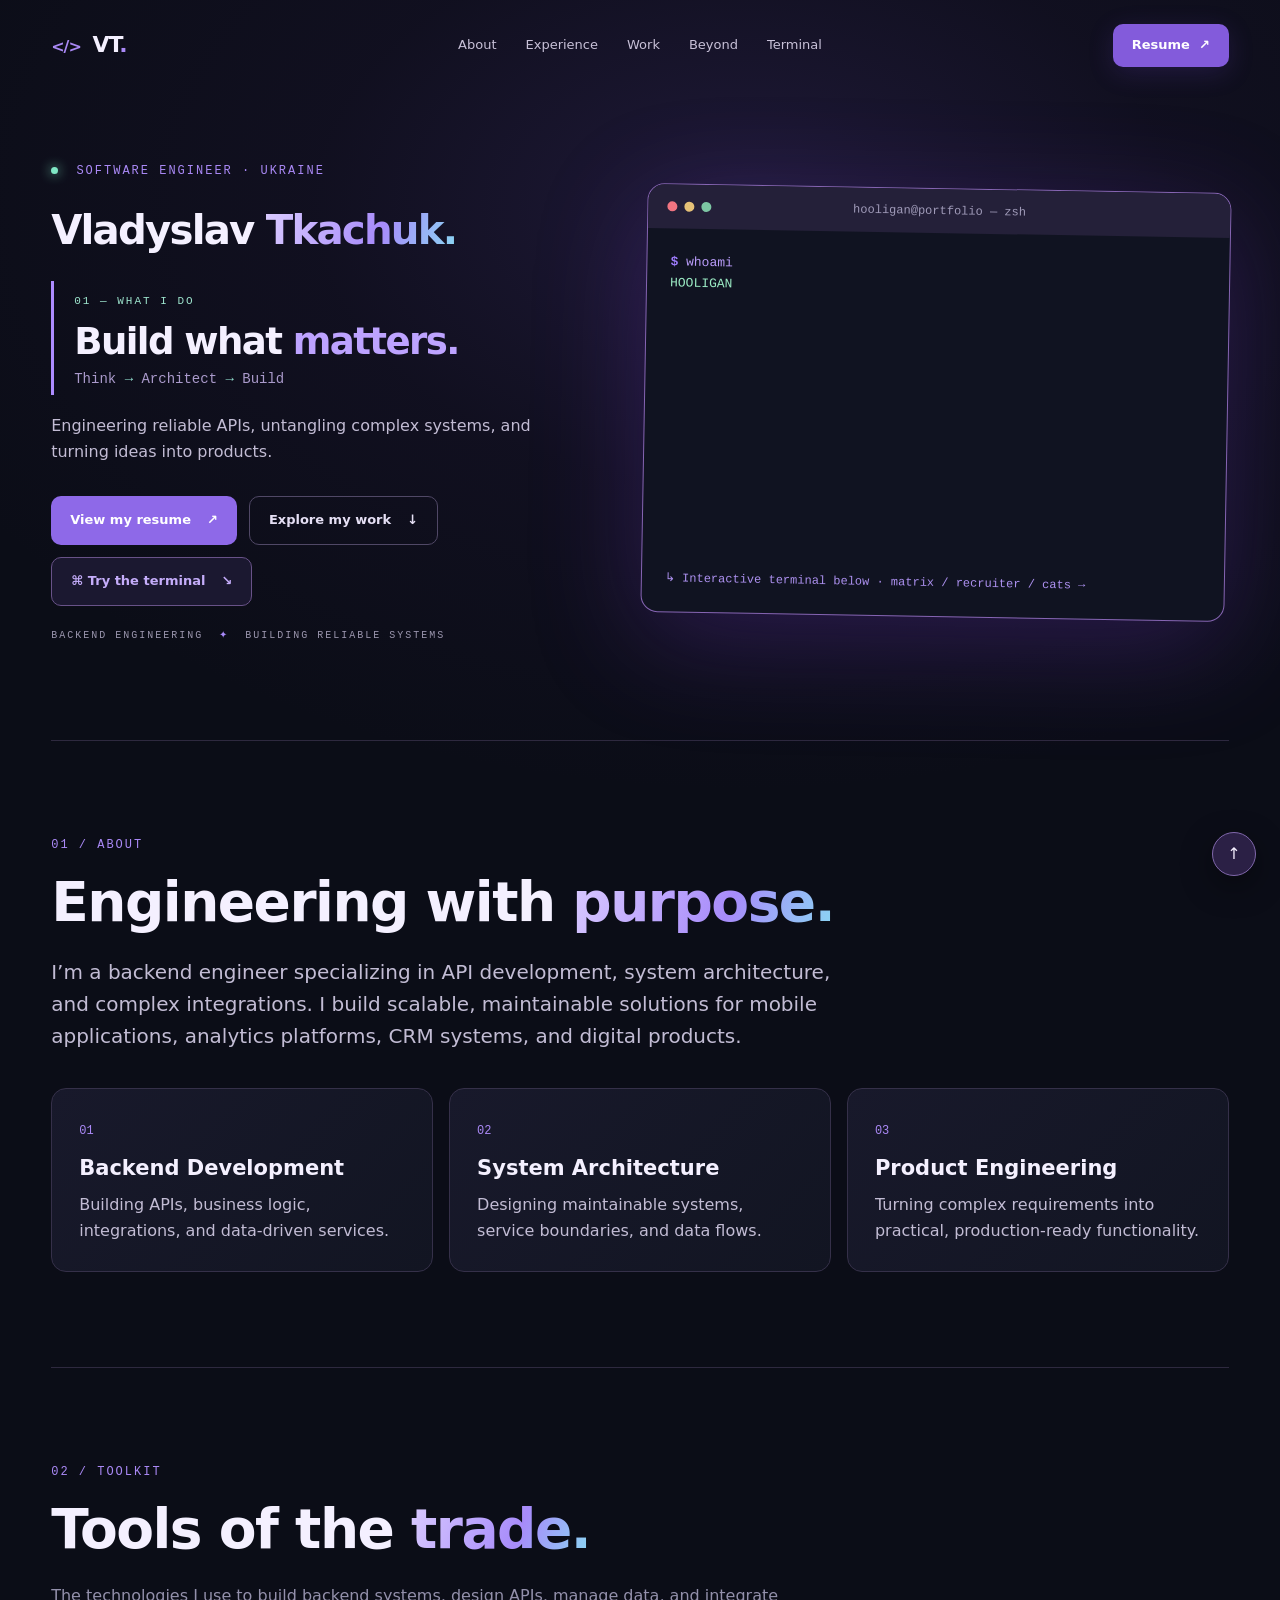
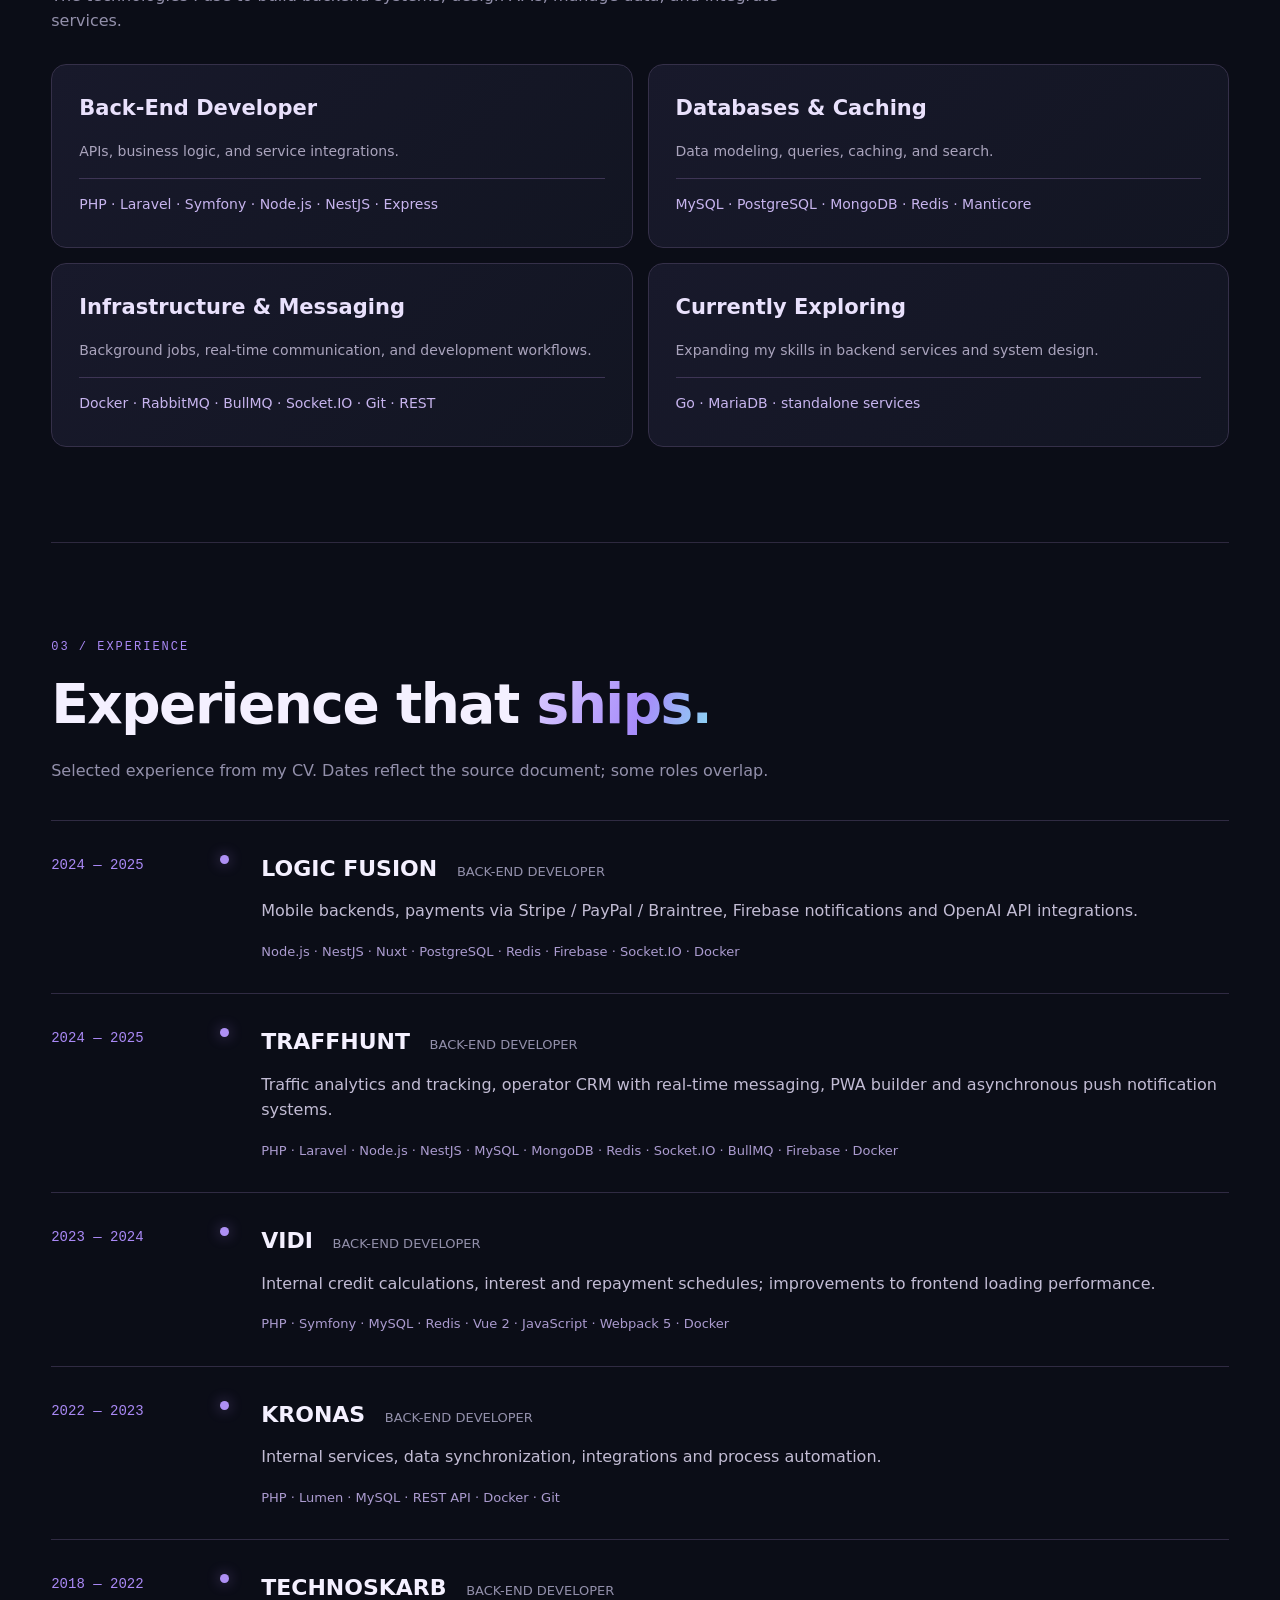
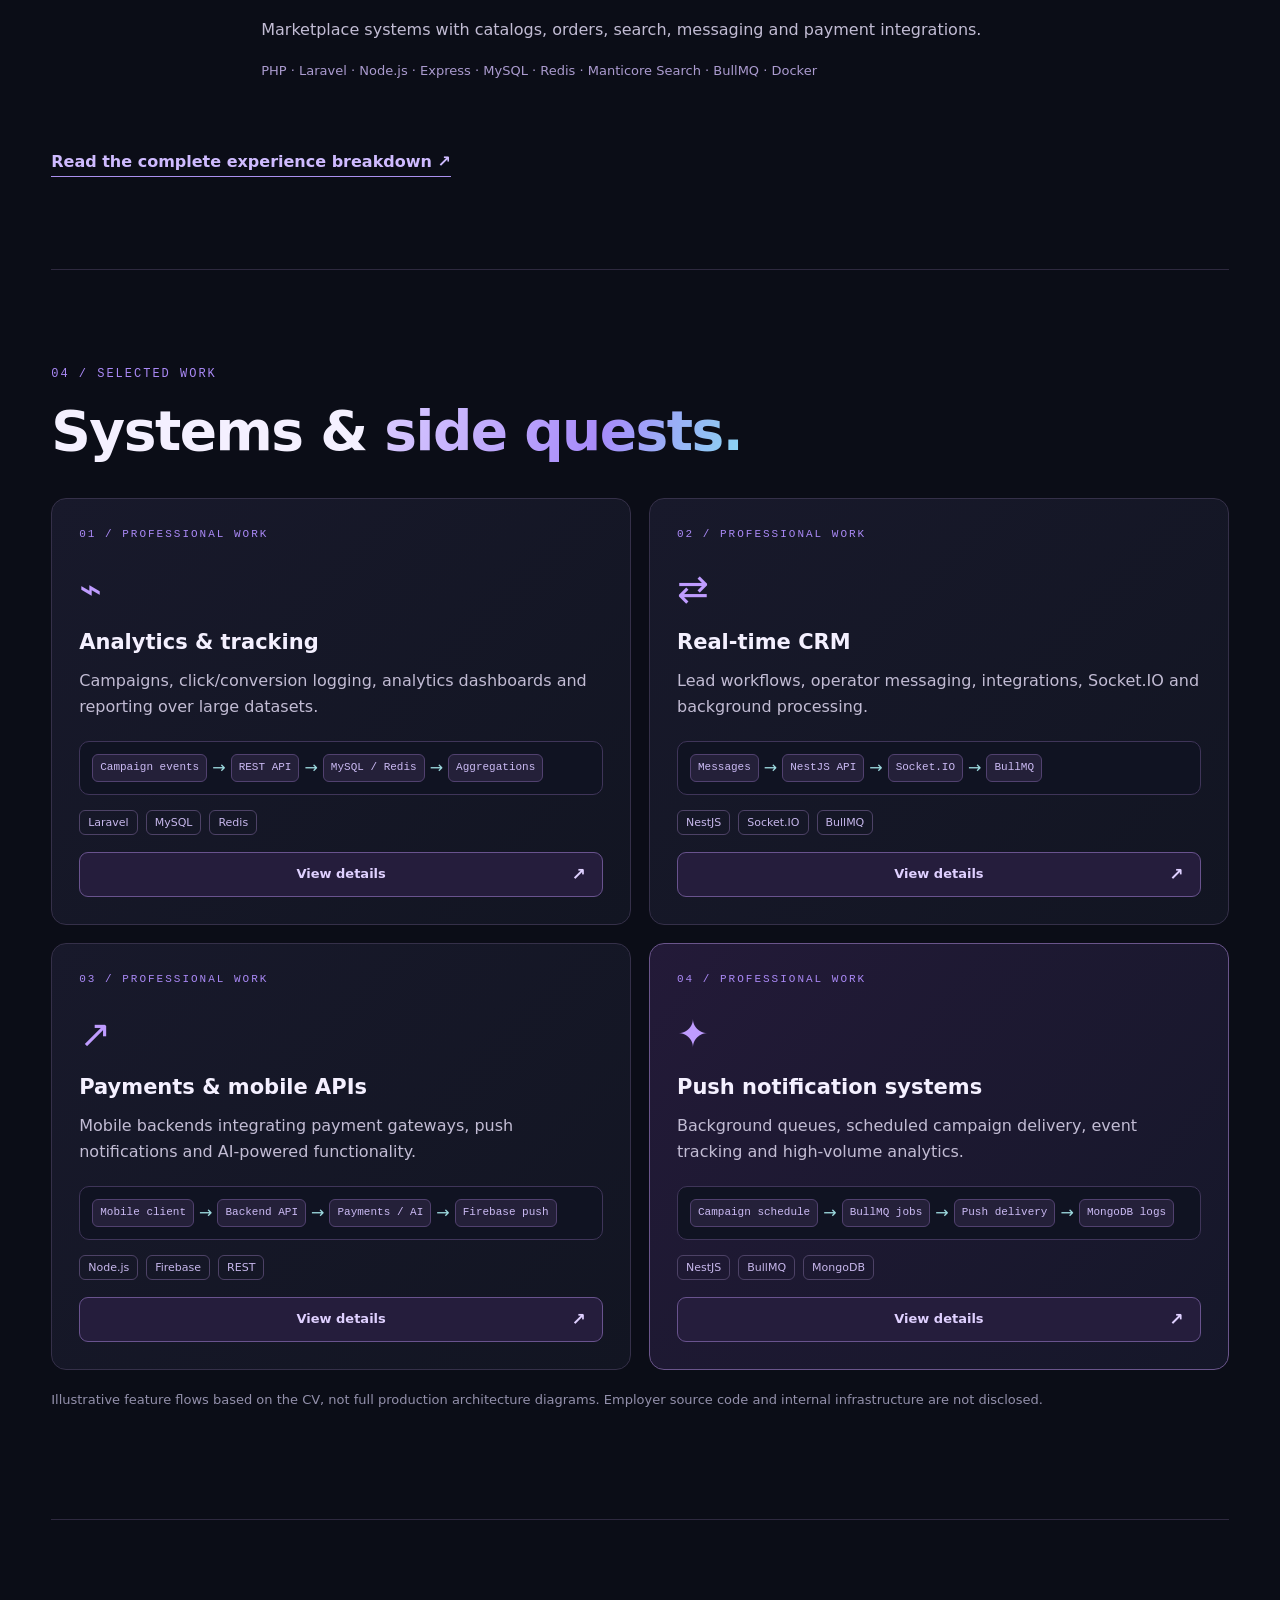
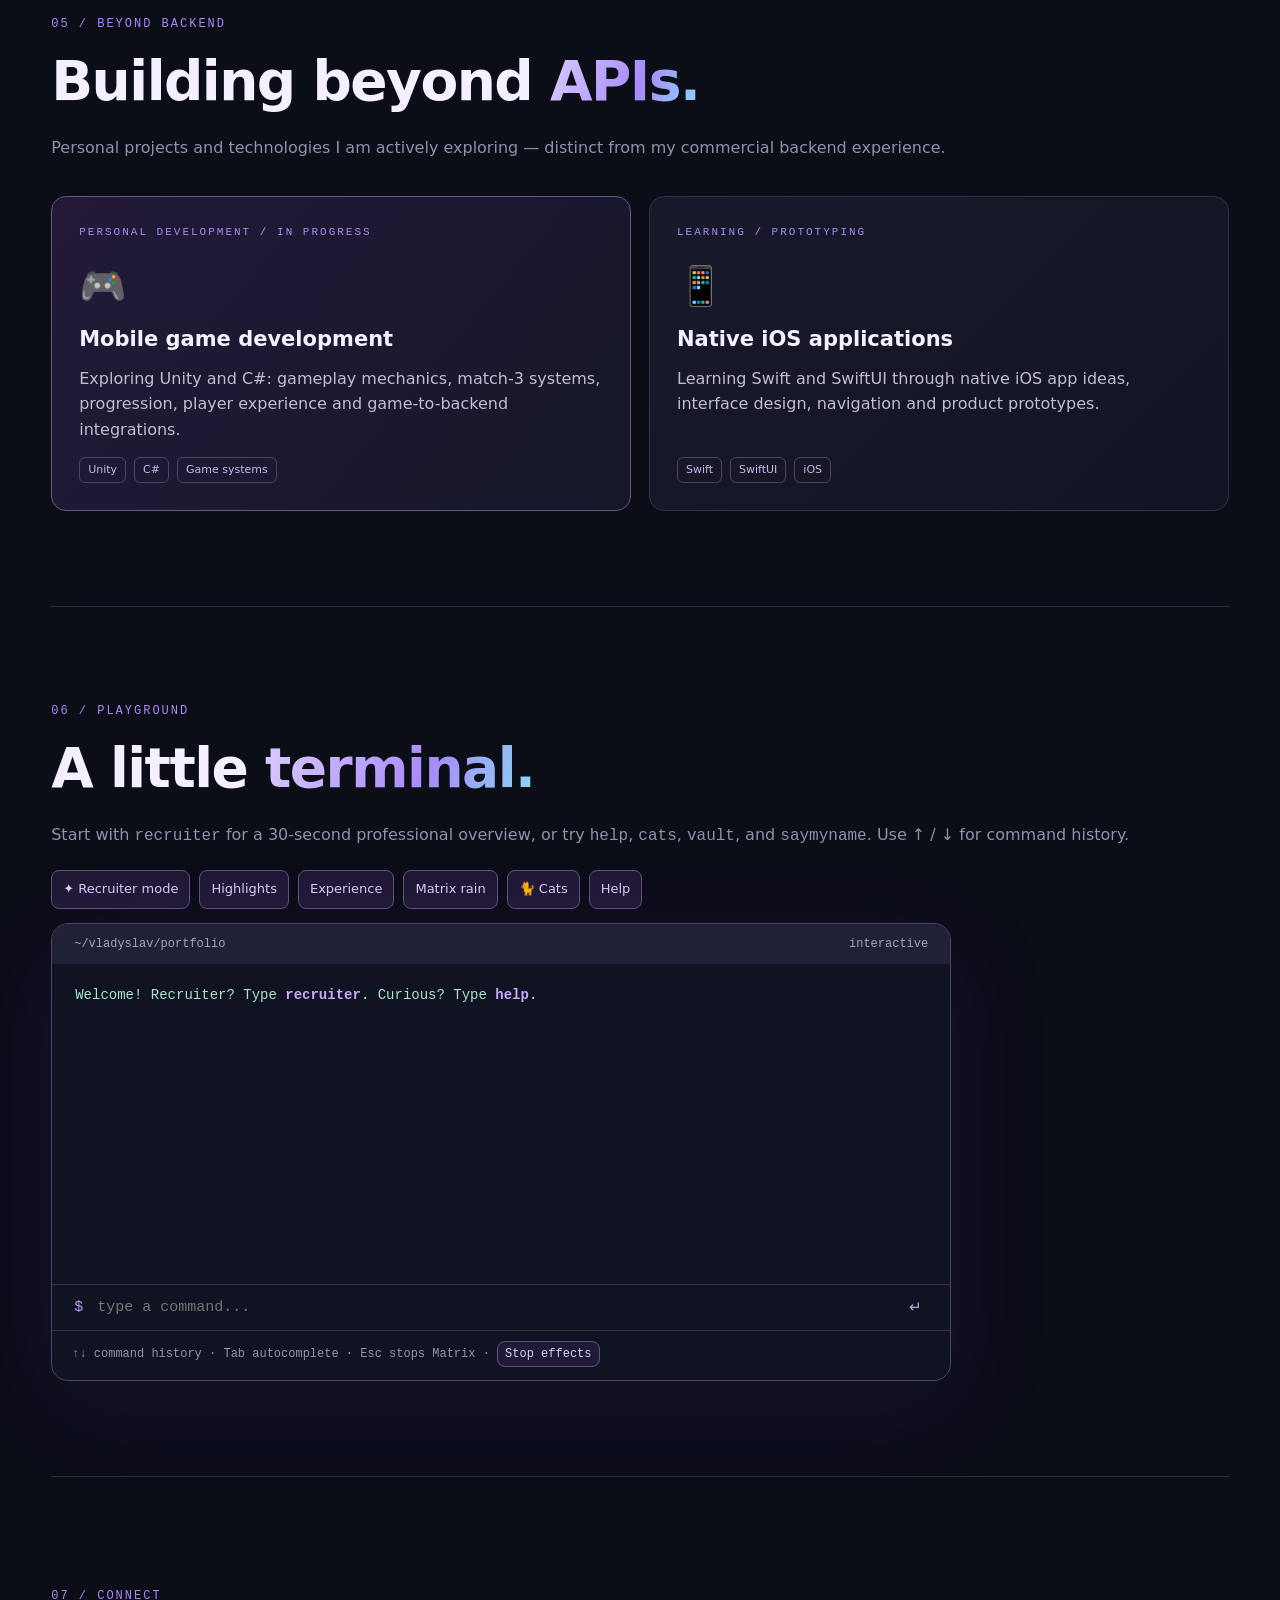
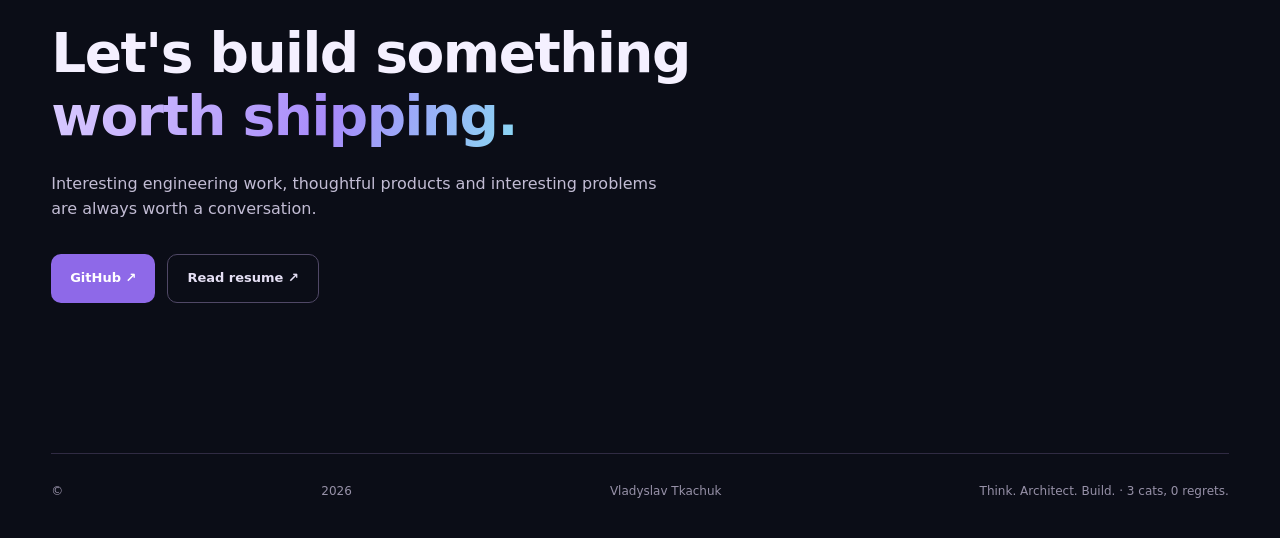
==== docs/index.html @ 7d05c01c "Uppercase job titles in Experience section" ====
<!doctype html>
<html lang="en"><head><meta charset="utf-8"><meta name="viewport" content="width=device-width, initial-scale=1"><meta name="theme-color" content="#0b0d17"><meta name="description" content="Vladyslav Tkachuk — Back-End Developer. PHP, Node.js, APIs, architecture and digital products."><title>Vladyslav Tkachuk — Software Engineer</title><link rel="icon" href="./favicon.svg" type="image/svg+xml"><meta property="og:title" content="Vladyslav Tkachuk — Back-End Developer"><meta property="og:description" content="Backend engineering, real systems and a little terminal magic."><meta property="og:type" content="website"><link rel="stylesheet" href="./style.css?v=16"></head>
<body><div class="ambient"></div><header class="nav shell"><a href="#top" class="brand"><span class="brand-icon">&lt;/&gt;</span> VT<span class="dot">.</span></a><nav aria-label="Main navigation"><a href="#about">About</a><a href="#experience">Experience</a><a href="#projects">Work</a><a href="#beyond">Beyond</a><a href="#terminal">Terminal</a></nav><div class="nav-actions"><a class="nav-resume" href="./resume.html">Resume <span aria-hidden="true">↗</span></a><details class="mobile-menu"><summary aria-label="Open navigation">☰ Menu</summary><div class="mobile-menu-panel"><a href="#about">About</a><a href="#experience">Experience</a><a href="#projects">Work</a><a href="#beyond">Beyond Backend</a><a href="#terminal">Terminal</a></div></details></div></header>
<main id="top" class="shell"><section class="hero"><div class="hero-copy"><div class="eyebrow"><span class="pulse"></span> SOFTWARE ENGINEER · UKRAINE</div><h1 class="hero-name">Vladyslav <span>Tkachuk.</span></h1><div class="hero-statement"><span class="hero-statement-label">01 — WHAT I DO</span><h2>Build what <em>matters.</em></h2><p class="hero-subline">Think <span>→</span> Architect <span>→</span> Build</p></div><p>Engineering reliable APIs, untangling complex systems, and turning ideas into products.</p><div class="hero-actions"><a class="button primary" href="./resume.html">View my resume <span>↗</span></a><a class="button ghost" href="#projects">Explore my work <span>↓</span></a><a class="button terminal-cta" href="#terminal">⌘ Try the terminal <span>↘</span></a></div><div class="micro">BACKEND ENGINEERING <span>✦</span> BUILDING RELIABLE SYSTEMS</div></div>
<div class="terminal-card hero-terminal-v5" aria-label="Animated portfolio terminal"><div class="terminal-bar"><div class="lights"><i></i><i></i><i></i></div><span>hooligan@portfolio — zsh</span></div><div class="terminal-body hero-terminal-body"><div id="hero-terminal-output" class="hero-terminal-output" aria-live="off"><p><b>$</b> whoami</p><div class="mint">HOOLIGAN</div><p><b>$</b> cat skills.txt</p><div>PHP · Laravel · Node.js · NestJS</div><p><b>$</b> cat cats.txt</p><div class="mint">Ванілька · Пончик · Зефірка</div><p><b>$</b> sudo make coffee</p><div>Permission denied. Cats are in charge.</div><p><b>$</b> <i class="cursor"></i></p></div><a class="terminal-hint" href="#terminal">↳ Interactive terminal below · matrix / recruiter / cats →</a></div></div></section>
<section id="about" class="section"><div class="section-meta">01 / ABOUT</div><h2>Engineering with <em>purpose.</em></h2><p class="lead">I’m a backend engineer specializing in API development, system architecture, and complex integrations. I build scalable, maintainable solutions for mobile applications, analytics platforms, CRM systems, and digital products.</p><div class="values"><article><span>01</span><h3>Backend Development</h3><p>Building APIs, business logic, integrations, and data-driven services.</p></article><article><span>02</span><h3>System Architecture</h3><p>Designing maintainable systems, service boundaries, and data flows.</p></article><article><span>03</span><h3>Product Engineering</h3><p>Turning complex requirements into practical, production-ready functionality.</p></article></div></section>
<section id="toolkit" class="section"><div class="section-meta">02 / TOOLKIT</div><h2>Tools of the <em>trade.</em></h2><p class="muted toolkit-intro">The technologies I use to build backend systems, design APIs, manage data, and integrate services.</p><div class="skill-groups"><div><h3>Back-End Developer</h3><p class="skill-description">APIs, business logic, and service integrations.</p><p class="skill-stack">PHP · Laravel · Symfony · Node.js · NestJS · Express</p></div><div><h3>Databases &amp; Caching</h3><p class="skill-description">Data modeling, queries, caching, and search.</p><p class="skill-stack">MySQL · PostgreSQL · MongoDB · Redis · Manticore</p></div><div><h3>Infrastructure &amp; Messaging</h3><p class="skill-description">Background jobs, real-time communication, and development workflows.</p><p class="skill-stack">Docker · RabbitMQ · BullMQ · Socket.IO · Git · REST</p></div><div><h3>Currently Exploring</h3><p class="skill-description">Expanding my skills in backend services and system design.</p><p class="skill-stack">Go · MariaDB · standalone services</p></div></div></section>
<section id="experience" class="section"><div class="section-meta">03 / EXPERIENCE</div><h2>Experience that <em>ships.</em></h2><p class="muted">Selected experience from my CV. Dates reflect the source document; some roles overlap.</p><div class="timeline">
<article><time>2024 — 2025</time><div><h3>LOGIC FUSION <small>BACK-END DEVELOPER</small></h3><p>Mobile backends, payments via Stripe / PayPal / Braintree, Firebase notifications and OpenAI API integrations.</p><span class="chips">Node.js · NestJS · Nuxt · PostgreSQL · Redis · Firebase · Socket.IO · Docker</span></div></article>
<article><time>2024 — 2025</time><div><h3>TRAFFHUNT <small>BACK-END DEVELOPER</small></h3><p>Traffic analytics and tracking, operator CRM with real-time messaging, PWA builder and asynchronous push notification systems.</p><span class="chips">PHP · Laravel · Node.js · NestJS · MySQL · MongoDB · Redis · Socket.IO · BullMQ · Firebase · Docker</span></div></article>
<article><time>2023 — 2024</time><div><h3>VIDI <small>BACK-END DEVELOPER</small></h3><p>Internal credit calculations, interest and repayment schedules; improvements to frontend loading performance.</p><span class="chips">PHP · Symfony · MySQL · Redis · Vue 2 · JavaScript · Webpack 5 · Docker</span></div></article>
<article><time>2022 — 2023</time><div><h3>KRONAS <small>BACK-END DEVELOPER</small></h3><p>Internal services, data synchronization, integrations and process automation.</p><span class="chips">PHP · Lumen · MySQL · REST API · Docker · Git</span></div></article>
<article><time>2018 — 2022</time><div><h3>TECHNOSKARB <small>BACK-END DEVELOPER</small></h3><p>Marketplace systems with catalogs, orders, search, messaging and payment integrations.</p><span class="chips">PHP · Laravel · Node.js · Express · MySQL · Redis · Manticore Search · BullMQ · Docker</span></div></article></div><a class="text-link" href="./resume.html">Read the complete experience breakdown ↗</a></section>
<section id="projects" class="section"><div class="section-meta">04 / SELECTED WORK</div><h2>Systems &amp; <em>side quests.</em></h2><div class="project-grid"><article><span class="project-index">01 / PROFESSIONAL WORK</span><div class="project-icon">⌁</div><h3>Analytics &amp; tracking</h3><p>Campaigns, click/conversion logging, analytics dashboards and reporting over large datasets.</p><div class="architecture" aria-label="Simplified feature flow"><span>Campaign events</span><i aria-hidden="true">→</i><span>REST API</span><i aria-hidden="true">→</i><span>MySQL / Redis</span><i aria-hidden="true">→</i><span>Aggregations</span></div><div class="tags"><span>Laravel</span><span>MySQL</span><span>Redis</span></div><button type="button" class="project-modal-trigger" aria-haspopup="dialog" aria-label="View details for this project">View details <span aria-hidden="true">↗</span></button><template class="project-detail-template"><h4>Challenge</h4><p>Reporting on campaign, click and conversion data.</p><h4>Engineering</h4><p>Custom aggregations, SQL query and index optimization, role-based access and project data isolation.</p><h4>Outcome</h4><p>Tracking, analytics and reporting functionality.</p></template></article><article><span class="project-index">02 / PROFESSIONAL WORK</span><div class="project-icon">⇄</div><h3>Real-time CRM</h3><p>Lead workflows, operator messaging, integrations, Socket.IO and background processing.</p><div class="architecture" aria-label="Simplified feature flow"><span>Messages</span><i aria-hidden="true">→</i><span>NestJS API</span><i aria-hidden="true">→</i><span>Socket.IO</span><i aria-hidden="true">→</i><span>BullMQ</span></div><div class="tags"><span>NestJS</span><span>Socket.IO</span><span>BullMQ</span></div><button type="button" class="project-modal-trigger" aria-haspopup="dialog" aria-label="View details for this project">View details <span aria-hidden="true">↗</span></button><template class="project-detail-template"><h4>Challenge</h4><p>Operator-client communication with lead activity tracking.</p><h4>Engineering</h4><p>REST APIs, messaging integrations, Socket.IO real-time updates, background jobs and process clustering.</p><h4>Outcome</h4><p>Lead workflows, conversation history and operator messaging.</p></template></article><article><span class="project-index">03 / PROFESSIONAL WORK</span><div class="project-icon">↗</div><h3>Payments &amp; mobile APIs</h3><p>Mobile backends integrating payment gateways, push notifications and AI-powered functionality.</p><div class="architecture" aria-label="Simplified feature flow"><span>Mobile client</span><i aria-hidden="true">→</i><span>Backend API</span><i aria-hidden="true">→</i><span>Payments / AI</span><i aria-hidden="true">→</i><span>Firebase push</span></div><div class="tags"><span>Node.js</span><span>Firebase</span><span>REST</span></div><button type="button" class="project-modal-trigger" aria-haspopup="dialog" aria-label="View details for this project">View details <span aria-hidden="true">↗</span></button><template class="project-detail-template"><h4>Challenge</h4><p>Connecting mobile application backends with external services.</p><h4>Engineering</h4><p>Backend APIs and integrations with Stripe, PayPal, Braintree, Firebase notifications and OpenAI API.</p><h4>Outcome</h4><p>Mobile API functionality and external service integrations.</p></template></article><article class="featured"><span class="project-index">04 / PROFESSIONAL WORK</span><div class="project-icon">✦</div><h3>Push notification systems</h3><p>Background queues, scheduled campaign delivery, event tracking and high-volume analytics.</p><div class="architecture" aria-label="Simplified feature flow"><span>Campaign schedule</span><i aria-hidden="true">→</i><span>BullMQ jobs</span><i aria-hidden="true">→</i><span>Push delivery</span><i aria-hidden="true">→</i><span>MongoDB logs</span></div><div class="tags"><span>NestJS</span><span>BullMQ</span><span>MongoDB</span></div><button type="button" class="project-modal-trigger" aria-haspopup="dialog" aria-label="View details for this project">View details <span aria-hidden="true">↗</span></button><template class="project-detail-template"><h4>Challenge</h4><p>Scheduling and delivering push campaigns with event tracking.</p><h4>Engineering</h4><p>Asynchronous BullMQ jobs, MySQL business records and MongoDB event logging.</p><h4>Outcome</h4><p>Push delivery scheduling and campaign analytics.</p></template></article></div><dialog id="project-modal" class="project-modal" aria-labelledby="project-modal-title"><div class="project-modal-shell"><header class="project-modal-header"><span class="project-modal-eyebrow">PROJECT / ENGINEERING DETAILS</span><button type="button" class="project-modal-close" aria-label="Close project details"><span aria-hidden="true"></span></button></header><h3 id="project-modal-title"></h3><div id="project-modal-content" class="project-modal-content"></div></div></dialog><p class="footnote">Illustrative feature flows based on the CV, not full production architecture diagrams. Employer source code and internal infrastructure are not disclosed.</p></section>
<section id="beyond" class="section"><div class="section-meta">05 / BEYOND BACKEND</div><h2>Building beyond <em>APIs.</em></h2><p class="muted">Personal projects and technologies I am actively exploring — distinct from my commercial backend experience.</p><div class="project-grid"><article class="featured"><span class="project-index">PERSONAL DEVELOPMENT / IN PROGRESS</span><div class="project-icon">🎮</div><h3>Mobile game development</h3><p>Exploring Unity and C#: gameplay mechanics, match-3 systems, progression, player experience and game-to-backend integrations.</p><div class="tags"><span>Unity</span><span>C#</span><span>Game systems</span></div></article><article><span class="project-index">LEARNING / PROTOTYPING</span><div class="project-icon">📱</div><h3>Native iOS applications</h3><p>Learning Swift and SwiftUI through native iOS app ideas, interface design, navigation and product prototypes.</p><div class="tags"><span>Swift</span><span>SwiftUI</span><span>iOS</span></div></article></div></section>
<section id="terminal" class="section"><div class="section-meta">06 / PLAYGROUND</div><h2>A little <em>terminal.</em></h2><p class="muted">Start with <code>recruiter</code> for a 30-second professional overview, or try <code>help</code>, <code>cats</code>, <code>vault</code>, and <code>saymyname</code>. Use ↑ / ↓ for command history.</p><div class="quick-commands" aria-label="Quick terminal commands"><button type="button" data-command="recruiter">✦ Recruiter mode</button><button type="button" data-command="highlights">Highlights</button><button type="button" data-command="experience">Experience</button><button type="button" data-command="matrix">Matrix rain</button><button type="button" data-command="cats">🐈 Cats</button><button type="button" data-command="help">Help</button></div><div class="console"><div class="console-head"><span>~/vladyslav/portfolio</span><span>interactive</span></div><div id="console-log" class="console-log" aria-live="polite"><p>Welcome! Recruiter? Type <strong>recruiter</strong>. Curious? Type <strong>help</strong>.</p></div><form id="console-form" autocomplete="off"><label for="command">$</label><input id="command" spellcheck="false" autocomplete="off" aria-label="Terminal command" placeholder="type a command..."><button type="submit">↵</button></form><div class="console-tips">↑↓ command history · Tab autocomplete · Esc stops Matrix · <button type="button" id="stop-matrix">Stop effects</button></div></div></section>
<section class="end"><div class="section-meta">07 / CONNECT</div><h2>Let's build something<br><em>worth shipping.</em></h2><p>Interesting engineering work, thoughtful products and interesting problems are always worth a conversation.</p><div class="hero-actions"><a class="button primary" href="https://github.com/w1adko" rel="noopener">GitHub ↗</a><a class="button ghost" href="./resume.html">Read resume ↗</a></div></section></main>
<a class="back-top" href="#top" aria-label="Back to top">↑</a><footer class="shell">© <span id="year">2026</span> Vladyslav Tkachuk <span>Think. Architect. Build. · 3 cats, 0 regrets.</span></footer>
<script src="./script.js?v=2"></script><script src="./enhancements.js?v=2"></script><script src="./project-modal.js?v=1" defer></script><script src="./hero-terminal.js?v=2" defer></script></body></html>
---- docs/style.css ----
:root{color-scheme:dark;--bg:#0b0d17;--card:#151728;--stroke:#353049;--text:#f4f0ff;--soft:#c2bcd4;--muted:#9390ab;--purple:#aa89f6;--cyan:#8ad7f3}*{box-sizing:border-box}html{scroll-behavior:smooth}body{margin:0;background:var(--bg);color:var(--text);font:16px/1.6 Inter,ui-sans-serif,system-ui,-apple-system,Segoe UI,Arial,sans-serif}a{color:inherit;text-decoration:none}button,input{font:inherit}.ambient{position:absolute;pointer-events:none;z-index:-1;inset:0 0 auto;width:100%;height:900px;background:radial-gradient(ellipse 70% 65% at 58% 23%,#6041a53b 0%,#38215b20 48%,transparent 100%)}.shell{width:min(1120px,calc(100% - 48px));margin:auto}.nav{height:90px;display:flex;justify-content:space-between;align-items:center}.brand{font-size:22px;font-weight:800;letter-spacing:-1px}.brand-icon,.dot{color:var(--purple)}.brand-icon{font-size:16px;margin-right:5px}.nav nav{display:flex;gap:28px;align-items:center}.nav nav a{font-size:13px;color:#c2bed1}.nav nav a:hover{color:white}.nav-button{border:1px solid #665587;padding:9px 16px;border-radius:9px}.hero{min-height:620px;display:grid;grid-template-columns:1fr 1fr;gap:52px;align-items:center;padding:65px 0 90px}.eyebrow,.section-meta,.project-index,.micro{letter-spacing:2px;color:var(--purple);font:12px/1.5 ui-monospace,Consolas,monospace}.pulse{display:inline-block;width:7px;height:7px;border-radius:50%;background:#80e8c5;box-shadow:0 0 12px #80e8c5;margin-right:9px}.hero h1{font-size:clamp(58px,7vw,90px);line-height:1.02;letter-spacing:-5px;margin:28px 0 20px}.hero h1 span,.section h2 em,.end h2 em{font-style:normal;background:linear-gradient(110deg,#dacbff,#a78bfa 60%,#8ad7f3);background-clip:text;-webkit-background-clip:text;color:transparent}.hero h2{font-size:25px;margin:0 0 20px}.hero p{max-width:490px;color:var(--soft);font-size:17px}.hero-actions{display:flex;gap:12px;flex-wrap:wrap;margin-top:32px}.button{padding:13px 19px;border-radius:10px;font-weight:700;font-size:13px;display:inline-flex;gap:16px;align-items:center;transition:.2s}.button:hover{transform:translateY(-2px)}.primary{background:#8e69e8;color:#fff}.ghost{border:1px solid #504866;color:#e5dff4}.micro{font-size:10px;color:#9b96ae;margin-top:37px}.micro span{padding:0 8px;color:#a98afa}.terminal-card,.console{background:#101321;border:1px solid #524269;border-radius:17px;box-shadow:0 26px 100px #5e30a326;overflow:hidden}.terminal-bar{height:44px;background:#1b1d31;display:flex;align-items:center;justify-content:center;position:relative;font:12px Consolas,monospace;color:#a09bb9}.lights{position:absolute;left:19px;display:flex;gap:7px}.lights i{width:10px;height:10px;border-radius:50%;background:#f07481}.lights i:nth-child(2){background:#e5c177}.lights i:nth-child(3){background:#7dc7a4}.terminal-body{padding:25px;font:14px/1.65 Consolas,ui-monospace,monospace}.terminal-body p{margin:12px 0 1px;color:#b99cf9}.terminal-body p:first-child{margin-top:0}.terminal-body b{color:#9d7bfa}.terminal-body div{color:#cdd2e6}.terminal-body .mint{color:#9bebc4}.cursor{display:inline-block;width:8px;height:15px;background:#b99cf9;vertical-align:middle;animation:blink 1s steps(2) infinite}@keyframes blink{to{opacity:0}}.section{border-top:1px solid #2e293f;padding:98px 0 105px;scroll-margin-top:35px}.section h2,.end h2{font-size:clamp(34px,5vw,55px);line-height:1.15;letter-spacing:-1.5px;margin:17px 0 22px}.lead{color:var(--soft);max-width:820px;font-size:20px}.values{display:grid;grid-template-columns:repeat(3,1fr);gap:16px;margin-top:36px}.values article,.skill-groups>div,.project-grid article{border:1px solid var(--stroke);background:linear-gradient(135deg,#18192b,#121522);padding:27px;border-radius:15px}.values article span{color:var(--purple);font:12px Consolas,monospace}.values h3,.skill-groups h3,.project-grid h3{margin:10px 0 7px;font-size:21px}.values p,.project-grid p{color:var(--soft);margin:0}.skill-groups{display:grid;grid-template-columns:repeat(2,1fr);gap:15px;margin-top:30px}.skill-groups h3{color:#e9e1fc}.skill-groups p{margin:3px 0;color:var(--soft)}.muted,.footnote{color:var(--muted)}.timeline{margin:36px 0}.timeline article{display:grid;grid-template-columns:185px 1fr;gap:25px;border-top:1px solid #302b43;padding:30px 0}.timeline time{color:var(--purple);font:14px Consolas,monospace;padding-top:6px}.timeline h3{margin:0 0 12px;font-size:22px}.timeline h3 small{font-size:13px;color:var(--muted);font-weight:500;margin-left:12px}.timeline p{color:var(--soft);margin:0 0 14px}.chips{color:#ab9bcf;font-size:13px}.text-link{color:#cfbbff;border-bottom:1px solid #ab90ef;padding-bottom:5px;font-weight:700}.project-grid{display:grid;grid-template-columns:repeat(2,1fr);gap:18px;margin-top:35px}.project-grid article{min-height:300px;display:flex;flex-direction:column}.project-index{font-size:11px}.project-icon{color:#bf9cff;font-size:38px;margin:16px 0 0}.project-grid h3{margin:6px 0 9px}.project-grid .featured{background:linear-gradient(130deg,#231a38,#151729);border-color:#6a558b}.tags{display:flex;gap:8px;flex-wrap:wrap;margin-top:auto;padding-top:24px}.tags span{border:1px solid #4d4266;color:#c7b7ec;border-radius:6px;padding:3px 8px;font-size:11px}.footnote{font-size:13px;margin-top:20px}.console{max-width:800px}.console-head{background:#202036;padding:13px 22px;display:flex;justify-content:space-between;color:#a9a0c5;font:12px Consolas,monospace}.console-log{height:240px;overflow:auto;padding:20px 23px;font:14px/1.6 Consolas,monospace;color:#a9e5c7;white-space:pre-wrap}.console-log p{margin:0 0 5px}.console-log strong{color:#c8a9ff}#console-form{display:flex;gap:12px;align-items:center;border-top:1px solid #36304b;padding:12px 22px;font:15px Consolas,monospace}#console-form label{color:#bd9efa}#console-form input{flex:1;min-width:0;background:transparent;border:0;outline:0;color:#eee;caret-color:#bd9efa}#console-form button{color:#bca5e7;background:none;border:0;cursor:pointer}.end{padding:110px 0 150px;border-top:1px solid #302b43}.end p{color:var(--soft);max-width:620px}footer{padding:28px 0 40px;display:flex;justify-content:space-between;border-top:1px solid #302b43;color:#9791a8;font-size:12px}@media(max-width:900px){.hero{grid-template-columns:1fr;min-height:auto}.nav nav{gap:15px}.nav nav a:not(.nav-button){display:none}.hero h1{font-size:65px}.terminal-card{max-width:650px}}@media(max-width:600px){.shell{width:min(100% - 34px,1120px)}.hero{gap:22px;padding-top:25px}.hero h1{font-size:52px;letter-spacing:-3px}.hero h2{font-size:21px}.hero p{font-size:15px}.terminal-body{font-size:12px;padding:18px}.values,.skill-groups,.project-grid{grid-template-columns:1fr}.section{padding:72px 0}.timeline article{grid-template-columns:1fr;gap:4px}.timeline h3 small{display:block;margin-left:0}.end{padding:75px 0 90px}footer{display:block}footer span{display:block;margin-top:8px}}@media(prefers-reduced-motion:reduce){*,*::before,*::after{animation:none!important;scroll-behavior:auto!important;transition:none!important}}
/* Portfolio polish */
:focus-visible{outline:2px solid #bb9bff;outline-offset:3px}
.nav a,.text-link,.button{transition:color .2s,transform .2s,border-color .2s}
.values article,.skill-groups>div,.project-grid article{transition:transform .2s,border-color .2s,box-shadow .2s}
@media(hover:hover){.values article:hover,.skill-groups>div:hover,.project-grid article:hover{transform:translateY(-3px);border-color:#7760a6;box-shadow:0 18px 50px #6a439222}}
.quick-commands{display:flex;flex-wrap:wrap;gap:9px;margin:20px 0 14px}
.quick-commands button,.console-tips button{border:1px solid #62517f;background:#211a36;border-radius:8px;color:#dbccfb;padding:8px 11px;font-size:13px;cursor:pointer}
.quick-commands button:hover,.console-tips button:hover{background:#372651}
.console{position:relative}.console-log{height:320px;position:relative}.console-log .entered{color:#c59ffe}.console-tips{color:#9891b6;font:12px/1.7 Consolas,monospace;padding:10px 20px 13px;border-top:1px solid #36304b}.console-tips button{padding:2px 7px;font:inherit}
.recruiter-result{white-space:normal!important;background:linear-gradient(135deg,#24203b,#161a2b);border:1px solid #7861aa;border-radius:12px;padding:17px;margin:10px 0;color:#eae6fa;font-family:inherit}
.recruiter-result h3{margin:2px 0 4px;font-size:20px;color:#f8f6ff}.recruiter-result small{color:#bca6ec}.recruiter-result .r-stats{display:flex;gap:28px;margin:15px 0}.recruiter-result .r-stats b{font-size:21px;color:#c6aeff}.recruiter-result a{display:inline-block;background:#8660db;padding:8px 12px;border-radius:7px;color:white;font-size:13px;margin-top:10px}.recruiter-result p{margin:9px 0}
.matrix-canvas{position:absolute;inset:0;width:100%;height:100%;pointer-events:none;background:#060c0b}
.case-notes{display:grid;gap:10px;margin-top:22px}.case-notes details{background:#17192b;border:1px solid #3e3557;border-radius:11px;padding:15px 18px;color:#d4c9ea}.case-notes summary{cursor:pointer;font-weight:700}.case-notes details p{line-height:1.7;color:#bab6cf}.case-notes details[open]{border-color:#8267ae}
.timeline article{position:relative}.timeline article::before{content:"";position:absolute;left:169px;top:34px;width:9px;height:9px;border-radius:50%;background:#ae90f4;box-shadow:0 0 14px #af86fb77}
@media(max-width:600px){.quick-commands button{flex:1 1 auto}.console-log{height:295px}.console-tips{font-size:10px}.timeline article::before{display:none}.recruiter-result .r-stats{gap:14px}.nav{height:74px}}
@media(prefers-reduced-motion:reduce){.values article,.skill-groups>div,.project-grid article{transition:none!important}.matrix-canvas{display:none!important}}

/* Navigation and discovery improvements */
.mobile-menu{display:none;position:relative}.mobile-menu summary{list-style:none;cursor:pointer;border:1px solid #665587;border-radius:9px;padding:9px 13px;color:#e0d6f4;font-size:13px}.mobile-menu summary::-webkit-details-marker{display:none}.mobile-menu-panel{position:absolute;z-index:20;right:0;top:calc(100% + 10px);min-width:210px;padding:9px;background:#181627;border:1px solid #67578b;border-radius:12px;box-shadow:0 20px 55px #0008}.mobile-menu-panel a{display:block;padding:10px 12px;border-radius:7px;color:#e7dcf8;font-size:14px}.mobile-menu-panel a:hover,.mobile-menu-panel a:focus-visible{background:#38294f}.terminal-cta{color:#c5adfa;border:1px solid #685288;background:#1b1830}.terminal-hint{display:block;margin-top:12px;font:12px/1.6 Consolas,monospace;color:#ad91f0!important}.terminal-hint:hover{color:#d5c2ff!important}.back-top{position:fixed;bottom:24px;right:24px;width:44px;height:44px;display:grid;place-items:center;background:#2b2045;color:#f5efff;border:1px solid #8168ac;border-radius:50%;box-shadow:0 10px 32px #0006;z-index:12}.back-top:hover{background:#513674}.hero-actions .terminal-cta{white-space:nowrap}
@media(max-width:900px){.nav nav{display:none}.mobile-menu{display:block}}
@media(max-width:600px){.hero-actions .button{font-size:12px;padding:11px 13px}.terminal-hint{font-size:11px}.back-top{right:14px;bottom:14px}}

/* Compact architecture flow diagrams */
.architecture{display:flex;align-items:center;gap:5px;flex-wrap:wrap;margin-top:22px;border:1px solid #3f3559;background:#101322;border-radius:10px;padding:12px}.architecture span{color:#cbbaf4;border:1px solid #51416f;background:#242039;padding:5px 7px;border-radius:6px;font:11px/1.4 ui-monospace,Consolas,monospace}.architecture i{color:#9ddadf;font-style:normal}.project-grid article .tags{margin-top:auto;padding-top:15px}@media(max-width:600px){.architecture{gap:6px}.architecture span{font-size:10px;padding:5px 6px}}

/* Distinctive hero v5: revised visual hierarchy, no changes to rest of portfolio */
.hero-statement{border-left:3px solid #ad8cff;padding:5px 0 5px 20px;margin:28px 0 18px}.hero-statement-label{font:11px/1.4 Consolas,monospace;letter-spacing:2px;color:#9de4cd}.hero-statement h2{font-size:clamp(30px,3.9vw,49px);line-height:1.08;letter-spacing:-1.6px;margin:10px 0 7px}.hero-statement h2 em{font-style:normal;color:#bda3ff}.hero-statement .hero-subline{font:14px/1.5 Consolas,monospace;color:#aa9acb;margin:0}.hero-statement .hero-subline span{color:#8fdacb}.hero-terminal-v5{border-color:#8665b3;transform:rotate(1deg);box-shadow:0 26px 110px #793dd144}.hero-terminal-v5 .terminal-bar{background:#242039}.hero-terminal-v5 .mint{font-size:13px}.hero .micro{margin-top:22px}@media(max-width:900px){.hero-terminal-v5{transform:none}}@media(max-width:600px){.hero-statement{padding-left:13px;margin-top:23px}.hero-statement h2{font-size:31px}.hero-statement .hero-subline{font-size:12px}}

/* Inline case studies: native keyboard-accessible expandable project cards */
.project-details{margin-top:17px;border-top:1px solid #4b3e62;padding-top:14px}.project-details summary{display:flex;position:relative;justify-content:center;align-items:center;gap:10px;list-style:none;cursor:pointer;border:1px solid #69538e;border-radius:9px;background:#251d3c;color:#dfd0ff;padding:11px 42px;font-size:13px;font-weight:700;text-align:center;transition:background .2s,border-color .2s}.project-details summary::-webkit-details-marker{display:none}.project-details summary:hover{background:#382650;border-color:#9473ca}.project-details .details-close{display:none}.project-details[open] .details-open{display:none}.project-details[open] .details-close{display:inline} .details-chevron{position:absolute;right:17px;top:50%;display:inline-block;flex:0 0 auto;width:9px;height:9px;border-right:2px solid currentColor;border-bottom:2px solid currentColor;transform:translateY(-70%) rotate(45deg);transition:transform .2s;margin:0}.project-details[open] .details-chevron{transform:translateY(-25%) rotate(225deg)}.project-details[open] summary{background:#302447;border-color:#a184d5}.project-details-content{padding:17px 3px 4px;animation:projectReveal .24s ease-out}.project-details-content h4{font-size:12px;letter-spacing:1.2px;text-transform:uppercase;color:#bf9aff;margin:14px 0 4px}.project-details-content h4:first-child{margin-top:0}.project-details-content p{font-size:14px;line-height:1.6;margin:0;color:#c9c2da}@keyframes projectReveal{from{opacity:0;transform:translateY(-6px)}to{opacity:1;transform:translateY(0)}}@media(prefers-reduced-motion:reduce){.project-details-content{animation:none}}

/* Project details modal: prevents project grid cards from changing height */
.project-modal-trigger{display:flex;align-items:center;justify-content:center;gap:12px;position:relative;width:100%;margin-top:17px;border:1px solid #69538e;border-radius:9px;background:#251d3c;color:#dfd0ff;padding:11px 36px;font-size:13px;font-weight:700;cursor:pointer;transition:background .2s,border-color .2s}.project-modal-trigger span{position:absolute;right:16px;font-size:17px}.project-modal-trigger:hover{background:#382650;border-color:#9473ca}.project-modal{width:min(590px,calc(100% - 28px));max-height:min(680px,calc(100dvh - 40px));padding:0;border:1px solid #8e73b5;border-radius:18px;background:#17182a;color:#f4f0ff;box-shadow:0 30px 120px #000b;overflow-y:auto}.project-modal::backdrop{background:rgba(4,5,15,.75);backdrop-filter:blur(7px)}.project-modal-shell{padding:26px 30px 30px}.project-modal-header{display:flex;justify-content:space-between;align-items:center;gap:16px}.project-modal-eyebrow{font:11px/1.4 Consolas,monospace;letter-spacing:1.6px;color:#b597ed}.project-modal-close{display:grid;place-items:center;width:38px;height:38px;flex:0 0 38px;border:1px solid #695483;border-radius:9px;background:#29213e;color:#e6ddf7;font-size:26px;cursor:pointer}.project-modal-close span{display:block;position:relative;width:16px;height:16px}.project-modal-close span::before,.project-modal-close span::after{content:"";position:absolute;left:7px;top:0;width:2px;height:16px;border-radius:2px;background:currentColor}.project-modal-close span::before{transform:rotate(45deg)}.project-modal-close span::after{transform:rotate(-45deg)}.project-modal-close:hover{background:#49345f}.project-modal h3{font-size:clamp(25px,5vw,35px);letter-spacing:-.8px;margin:17px 0 16px}.project-modal-content{border-top:1px solid #453854;padding-top:10px}.project-modal-content h4{font-size:12px;letter-spacing:1.4px;text-transform:uppercase;color:#c6a3ff;margin:19px 0 6px}.project-modal-content p{color:#c5bfd6;line-height:1.65;font-size:15px;margin:0 0 6px}@media(max-width:600px){.project-modal-shell{padding:18px 19px 24px}}@media(prefers-reduced-motion:no-preference){.project-modal[open]{animation:projectModalIn .2s ease-out}@keyframes projectModalIn{from{opacity:0;transform:translateY(10px) scale(.98)}to{opacity:1;transform:translateY(0) scale(1)}}}

/* Balanced header: centered links, independent résumé CTA */
.nav{display:grid;grid-template-columns:1fr auto 1fr;align-items:center;column-gap:20px}.nav>.brand{justify-self:start;white-space:nowrap}.nav>nav{display:flex;gap:clamp(14px,2.3vw,29px);align-items:center;justify-content:center}.nav>nav a{font-size:13px;color:#c8c1d8;position:relative;padding:8px 0;white-space:nowrap}.nav>nav a::after{content:"";position:absolute;bottom:2px;left:0;right:0;height:2px;background:#a78bfa;transform:scaleX(0);transform-origin:center;transition:transform .2s}.nav>nav a:hover::after,.nav>nav a:focus-visible::after{transform:scaleX(1)}.nav-actions{justify-self:end;display:flex;align-items:center;gap:10px}.nav-resume{display:inline-flex;align-items:center;justify-content:center;gap:9px;min-height:43px;border-radius:10px;padding:10px 19px;background:#835bdb;color:#fff;font-size:13px;font-weight:700;white-space:nowrap;box-shadow:0 6px 26px #693fc633;transition:background .2s,box-shadow .2s,transform .2s}.nav-resume:hover{background:#9771ec;box-shadow:0 9px 30px #8656d477;transform:translateY(-1px)}
@media(max-width:900px){.nav{display:flex;justify-content:space-between;gap:12px}.nav>nav{display:none}.nav-actions{margin-left:auto}.mobile-menu{display:block}}
@media(max-width:440px){.nav{height:76px}.nav-resume{min-height:39px;padding:8px 11px;font-size:12px}.mobile-menu summary{padding:8px 10px;font-size:12px}.brand{font-size:19px}.brand-icon{font-size:13px}}
@media(prefers-reduced-motion:reduce){.nav-resume,.nav>nav a::after{transition:none}}

/* Responsive layout v2: controlled content width and fluid proportions */
@media(min-width:1200px){
  .shell{width:min(1480px,calc(100% - clamp(48px,8vw,160px)));max-width:none}
  .hero{grid-template-columns:minmax(0,.96fr) minmax(0,1.04fr);gap:clamp(38px,4.2vw,72px);min-height:650px;padding:70px 0 95px}
  .hero-copy{min-width:0;max-width:650px}
  .hero h1{font-size:clamp(70px,5.35vw,96px);letter-spacing:-.055em}
  .hero-statement h2{font-size:clamp(34px,2.9vw,49px)}
  .hero p{font-size:clamp(16px,1.05vw,18px);max-width:520px}
  .hero .terminal-card{width:100%;max-width:720px;min-width:0;justify-self:end}
  .hero .terminal-body{font-size:clamp(13px,.92vw,16px);padding:clamp(22px,1.8vw,30px);overflow-wrap:anywhere}
  .hero .terminal-bar{height:44px}
  .section{padding:clamp(95px,6vw,122px) 0}
  .console{max-width:900px}
}
@media(min-width:1800px){
  .hero{min-height:720px}
  .project-grid{gap:24px}
}
@media(min-width:901px) and (max-width:1199px){
  .hero{gap:clamp(24px,3vw,48px);grid-template-columns:minmax(0,1fr) minmax(0,1fr)}
  .hero h1{font-size:clamp(58px,6vw,75px)}
  .hero .terminal-card{min-width:0}
  .hero .terminal-body{font-size:clamp(12px,1.1vw,14px);overflow-wrap:anywhere}
}
@media(max-width:900px){
  .hero{grid-template-columns:minmax(0,1fr);gap:32px}
  .hero-copy,.hero .terminal-card{width:100%;max-width:650px}
}
@media(max-width:600px){
  .hero{gap:24px;min-height:auto}
  .hero h1{font-size:clamp(43px,11vw,56px);letter-spacing:-.045em}
  .hero .terminal-body{overflow-wrap:anywhere}
}

/* Hero auto-typing terminal: reserve output space to prevent layout shifts */
.hero-terminal-body{min-width:0}.hero-terminal-output{height:310px;overflow:hidden;font:inherit}.hero-terminal-output p{margin:10px 0 2px}.hero-terminal-output p:first-child{margin-top:0}.hero-terminal-output .cmd{color:#b99cf9}.hero-terminal-output .result{color:#cdd2e6;overflow-wrap:anywhere}.hero-terminal-output .result.mint{color:#9bebc4}.hero-terminal-output .result.warn{color:#e3c385}.hero-terminal-output .prompt{color:#9d7bfa}.hero-terminal-output .typing-cursor{display:inline-block;width:8px;height:15px;margin-left:2px;background:#b99cf9;vertical-align:-2px;animation:blink 1s steps(2) infinite}.hero-terminal-output .line{min-height:1.5em}.hero-terminal-output .line.entry{color:#b99cf9}.hero-terminal-output .line.entry .prompt{font-weight:700}.hero-terminal-output .line.output{padding-left:0}.hero-terminal-body .terminal-hint{margin-top:8px}@media(max-width:600px){.hero-terminal-output{height:255px}.hero-terminal-output .typing-cursor{height:12px}}@media(prefers-reduced-motion:reduce){.hero-terminal-output .typing-cursor{animation:none}}

/* Keep full name on one line only when the viewport has sufficient room */
@media(min-width:1200px){.hero .hero-name{font-size:clamp(36px,3.15vw,54px);letter-spacing:-.045em;white-space:nowrap;line-height:1.12}}
@media(max-width:1199px){.hero .hero-name span{display:block}}

/* Toolkit 2.0: clear descriptions and separated technology stacks */
.toolkit-intro{max-width:760px;margin:0 0 22px}.skill-groups .skill-description{color:#aaa4bd;font-size:14px;line-height:1.55;margin:8px 0 16px}.skill-groups .skill-stack{border-top:1px solid #3e3555;padding-top:14px;color:#c7b4ee;font-size:14px;line-height:1.7;margin-top:auto}.skill-groups>div{display:flex;flex-direction:column;min-width:0}.skill-groups h3{margin-top:0}
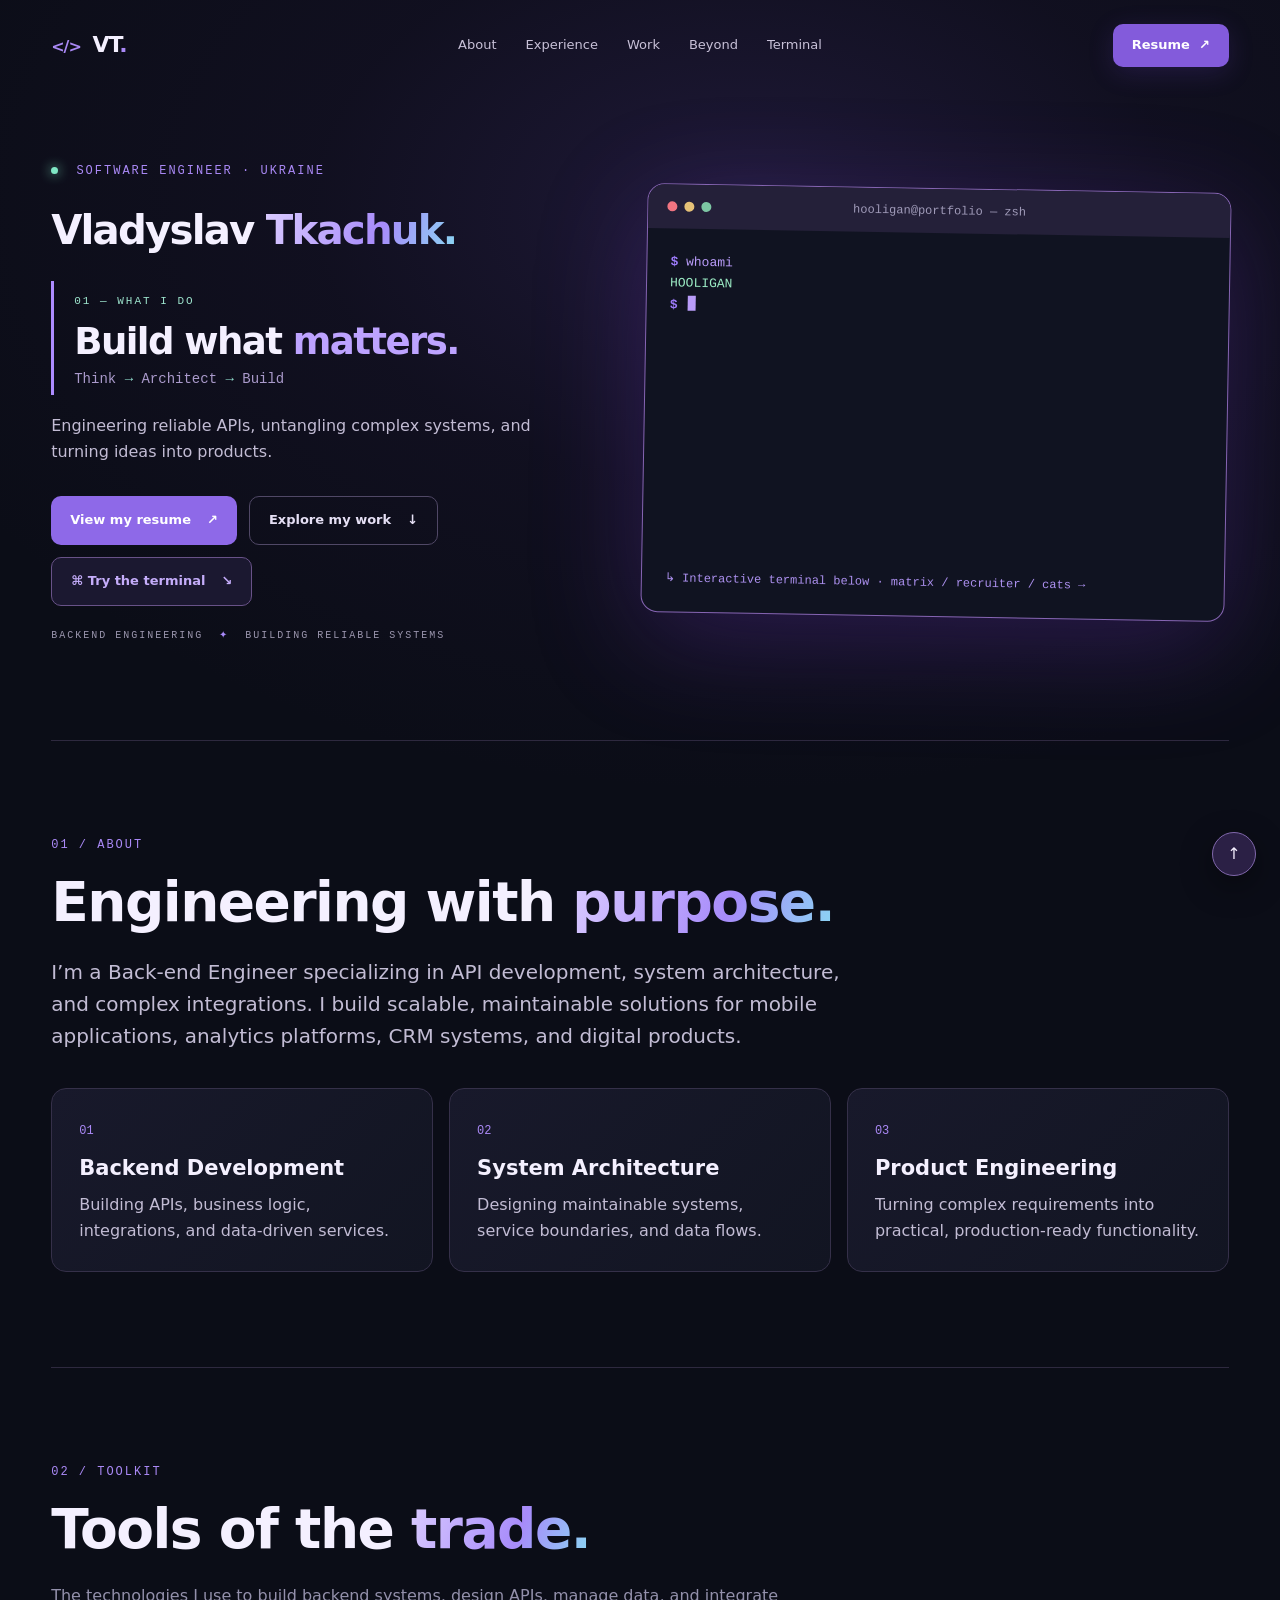
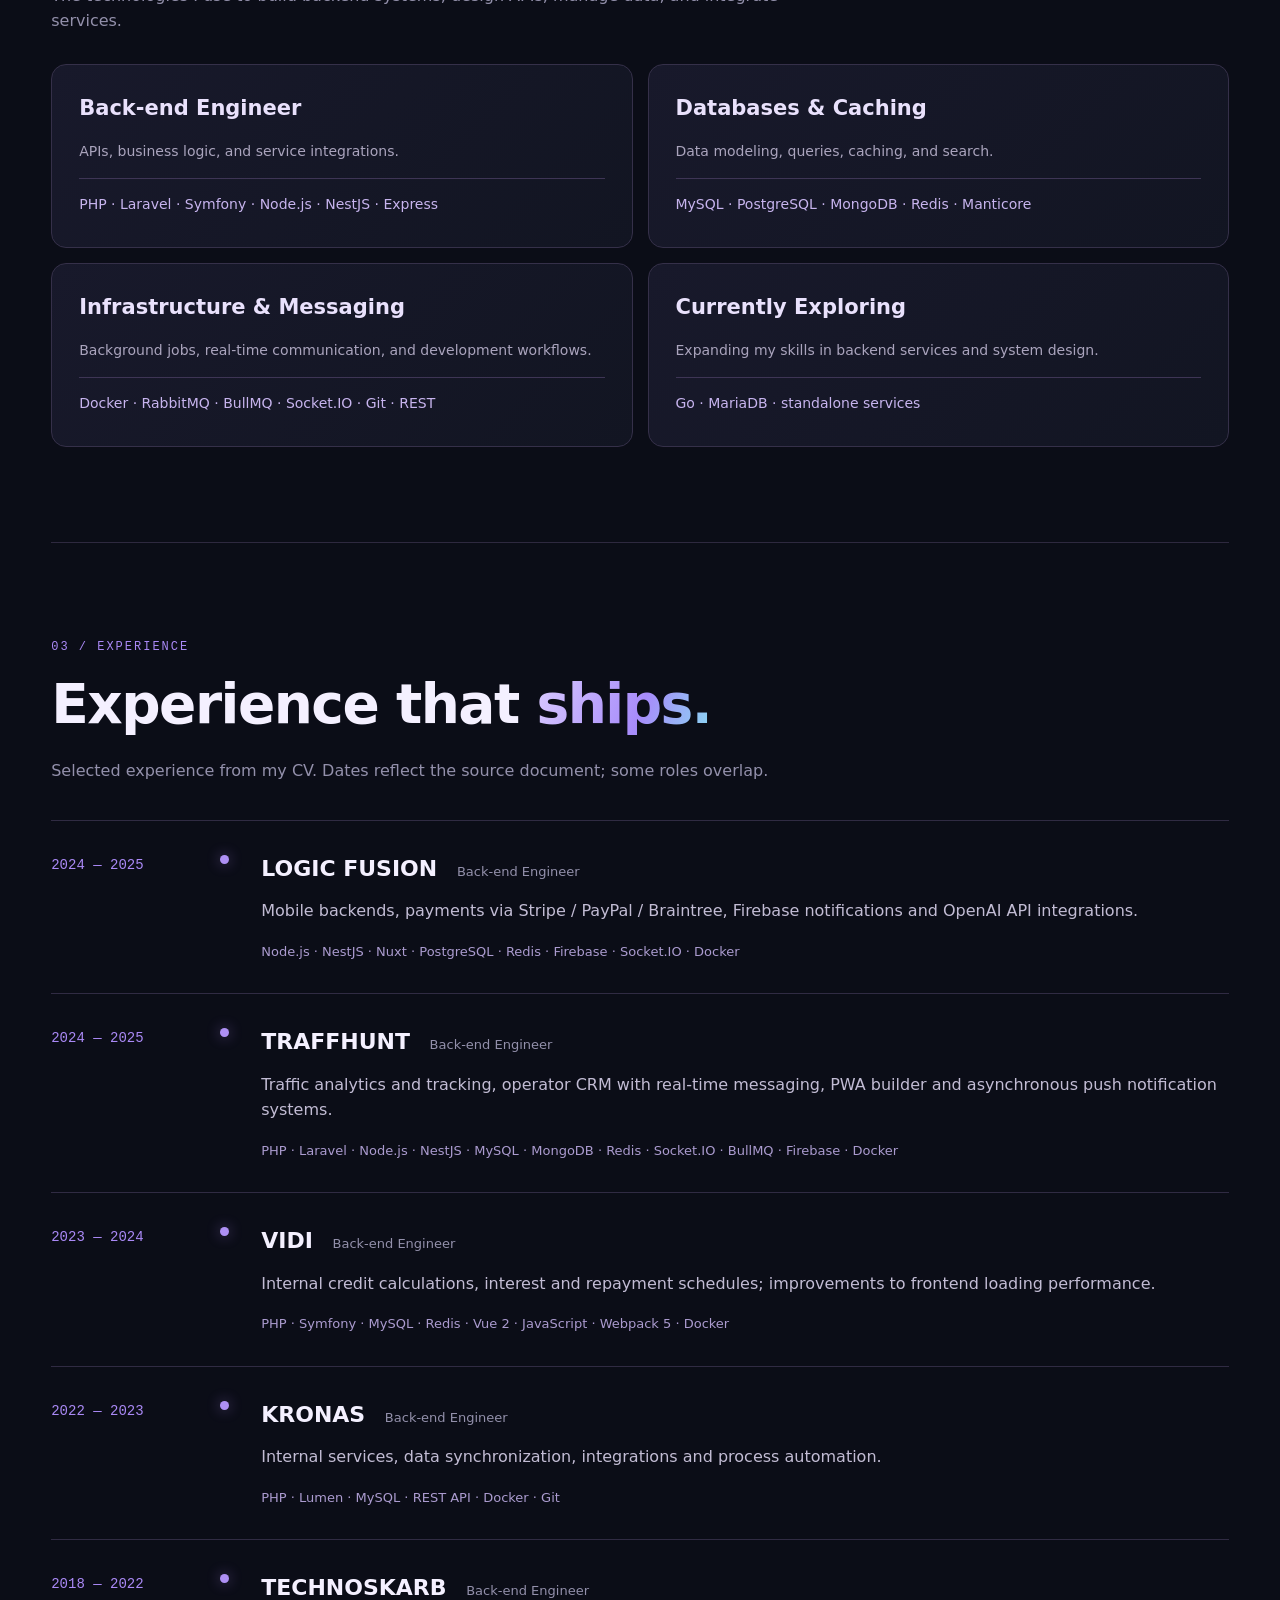
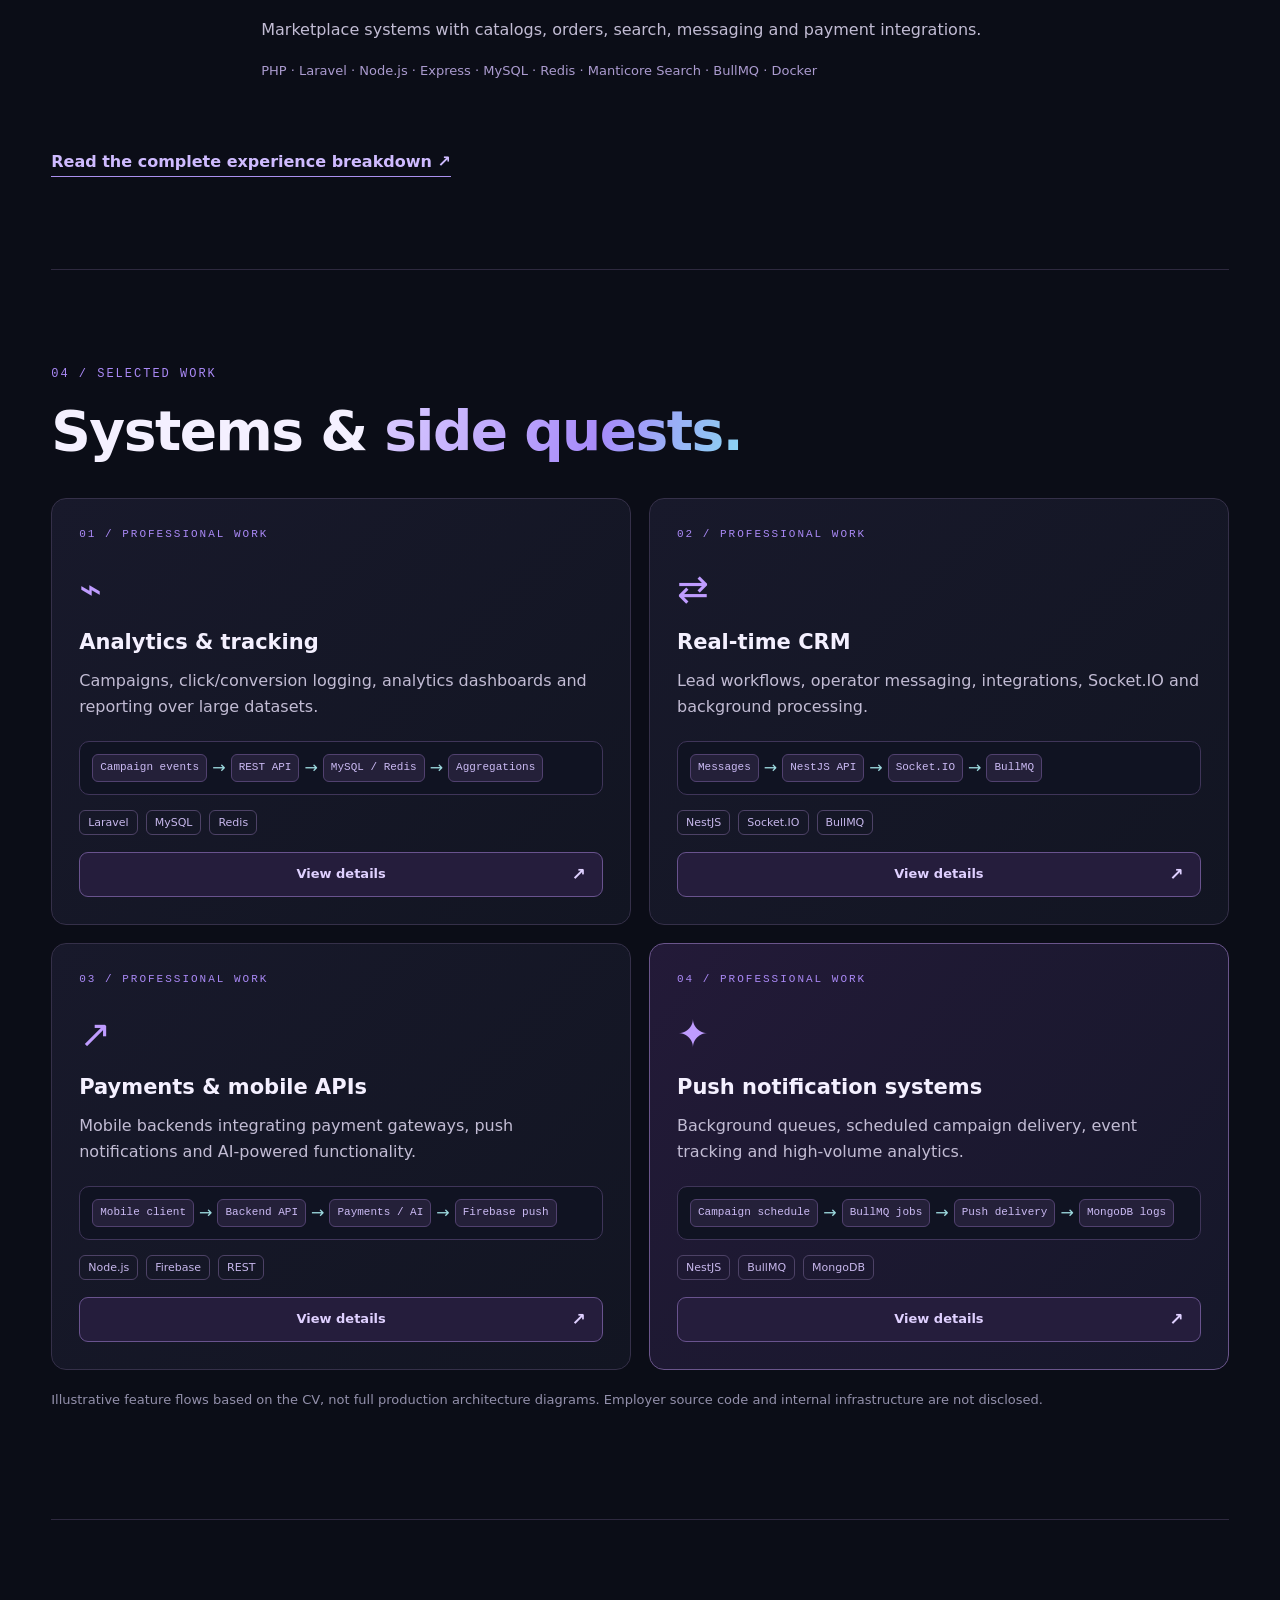
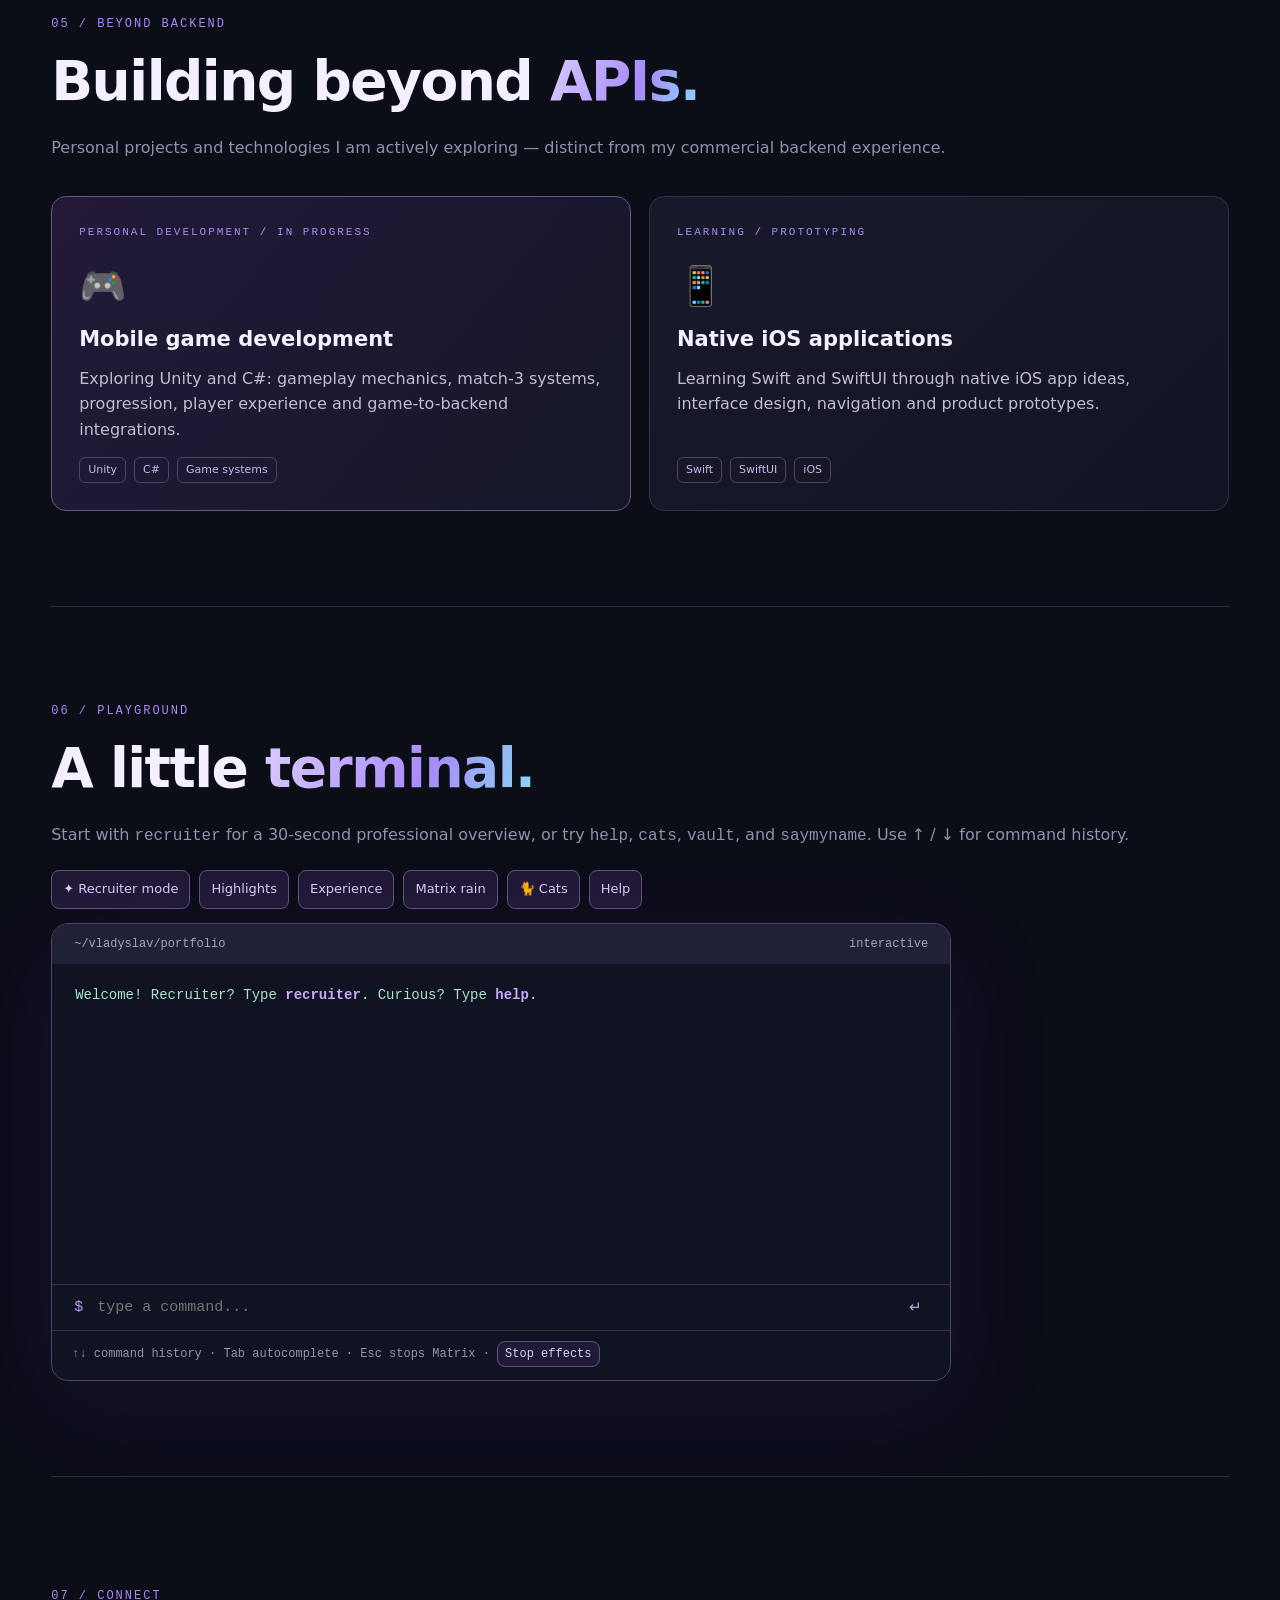
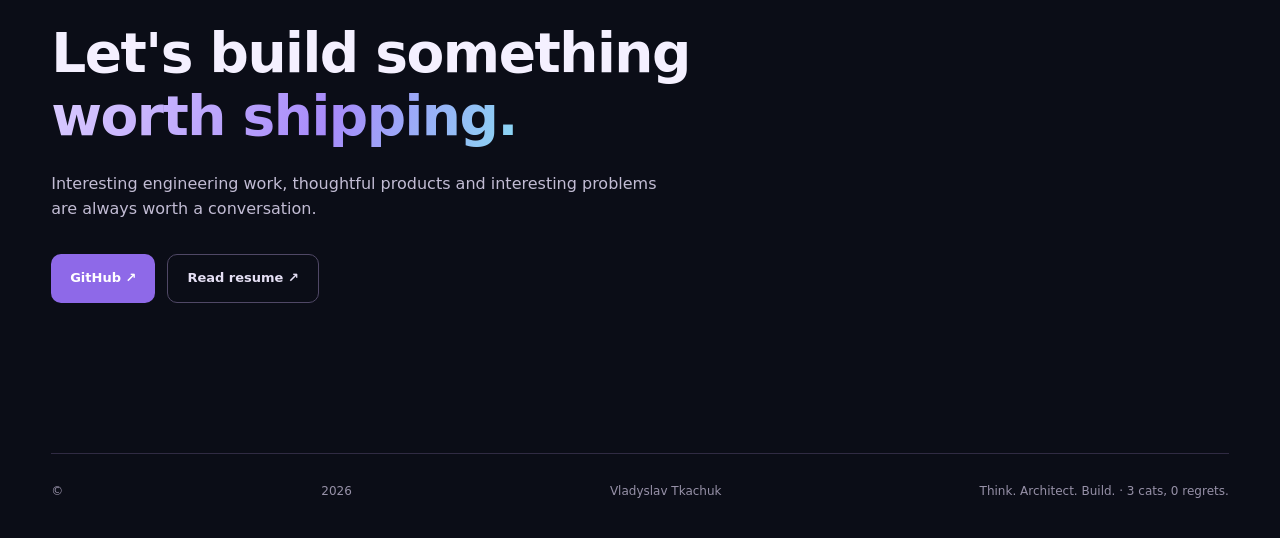
==== commit a787361d: "Standardize role title as Back-end Engineer" ====
--- a/docs/index.html
+++ b/docs/index.html
@@ -1,16 +1,16 @@
 <!doctype html>
-<html lang="en"><head><meta charset="utf-8"><meta name="viewport" content="width=device-width, initial-scale=1"><meta name="theme-color" content="#0b0d17"><meta name="description" content="Vladyslav Tkachuk — Back-End Developer. PHP, Node.js, APIs, architecture and digital products."><title>Vladyslav Tkachuk — Software Engineer</title><link rel="icon" href="./favicon.svg" type="image/svg+xml"><meta property="og:title" content="Vladyslav Tkachuk — Back-End Developer"><meta property="og:description" content="Backend engineering, real systems and a little terminal magic."><meta property="og:type" content="website"><link rel="stylesheet" href="./style.css?v=16"></head>
+<html lang="en"><head><meta charset="utf-8"><meta name="viewport" content="width=device-width, initial-scale=1"><meta name="theme-color" content="#0b0d17"><meta name="description" content="Vladyslav Tkachuk — Back-end Engineer. PHP, Node.js, APIs, architecture and digital products."><title>Vladyslav Tkachuk — Software Engineer</title><link rel="icon" href="./favicon.svg" type="image/svg+xml"><meta property="og:title" content="Vladyslav Tkachuk — Back-end Engineer"><meta property="og:description" content="Backend engineering, real systems and a little terminal magic."><meta property="og:type" content="website"><link rel="stylesheet" href="./style.css?v=16"></head>
 <body><div class="ambient"></div><header class="nav shell"><a href="#top" class="brand"><span class="brand-icon">&lt;/&gt;</span> VT<span class="dot">.</span></a><nav aria-label="Main navigation"><a href="#about">About</a><a href="#experience">Experience</a><a href="#projects">Work</a><a href="#beyond">Beyond</a><a href="#terminal">Terminal</a></nav><div class="nav-actions"><a class="nav-resume" href="./resume.html">Resume <span aria-hidden="true">↗</span></a><details class="mobile-menu"><summary aria-label="Open navigation">☰ Menu</summary><div class="mobile-menu-panel"><a href="#about">About</a><a href="#experience">Experience</a><a href="#projects">Work</a><a href="#beyond">Beyond Backend</a><a href="#terminal">Terminal</a></div></details></div></header>
 <main id="top" class="shell"><section class="hero"><div class="hero-copy"><div class="eyebrow"><span class="pulse"></span> SOFTWARE ENGINEER · UKRAINE</div><h1 class="hero-name">Vladyslav <span>Tkachuk.</span></h1><div class="hero-statement"><span class="hero-statement-label">01 — WHAT I DO</span><h2>Build what <em>matters.</em></h2><p class="hero-subline">Think <span>→</span> Architect <span>→</span> Build</p></div><p>Engineering reliable APIs, untangling complex systems, and turning ideas into products.</p><div class="hero-actions"><a class="button primary" href="./resume.html">View my resume <span>↗</span></a><a class="button ghost" href="#projects">Explore my work <span>↓</span></a><a class="button terminal-cta" href="#terminal">⌘ Try the terminal <span>↘</span></a></div><div class="micro">BACKEND ENGINEERING <span>✦</span> BUILDING RELIABLE SYSTEMS</div></div>
 <div class="terminal-card hero-terminal-v5" aria-label="Animated portfolio terminal"><div class="terminal-bar"><div class="lights"><i></i><i></i><i></i></div><span>hooligan@portfolio — zsh</span></div><div class="terminal-body hero-terminal-body"><div id="hero-terminal-output" class="hero-terminal-output" aria-live="off"><p><b>$</b> whoami</p><div class="mint">HOOLIGAN</div><p><b>$</b> cat skills.txt</p><div>PHP · Laravel · Node.js · NestJS</div><p><b>$</b> cat cats.txt</p><div class="mint">Ванілька · Пончик · Зефірка</div><p><b>$</b> sudo make coffee</p><div>Permission denied. Cats are in charge.</div><p><b>$</b> <i class="cursor"></i></p></div><a class="terminal-hint" href="#terminal">↳ Interactive terminal below · matrix / recruiter / cats →</a></div></div></section>
-<section id="about" class="section"><div class="section-meta">01 / ABOUT</div><h2>Engineering with <em>purpose.</em></h2><p class="lead">I’m a backend engineer specializing in API development, system architecture, and complex integrations. I build scalable, maintainable solutions for mobile applications, analytics platforms, CRM systems, and digital products.</p><div class="values"><article><span>01</span><h3>Backend Development</h3><p>Building APIs, business logic, integrations, and data-driven services.</p></article><article><span>02</span><h3>System Architecture</h3><p>Designing maintainable systems, service boundaries, and data flows.</p></article><article><span>03</span><h3>Product Engineering</h3><p>Turning complex requirements into practical, production-ready functionality.</p></article></div></section>
-<section id="toolkit" class="section"><div class="section-meta">02 / TOOLKIT</div><h2>Tools of the <em>trade.</em></h2><p class="muted toolkit-intro">The technologies I use to build backend systems, design APIs, manage data, and integrate services.</p><div class="skill-groups"><div><h3>Back-End Developer</h3><p class="skill-description">APIs, business logic, and service integrations.</p><p class="skill-stack">PHP · Laravel · Symfony · Node.js · NestJS · Express</p></div><div><h3>Databases &amp; Caching</h3><p class="skill-description">Data modeling, queries, caching, and search.</p><p class="skill-stack">MySQL · PostgreSQL · MongoDB · Redis · Manticore</p></div><div><h3>Infrastructure &amp; Messaging</h3><p class="skill-description">Background jobs, real-time communication, and development workflows.</p><p class="skill-stack">Docker · RabbitMQ · BullMQ · Socket.IO · Git · REST</p></div><div><h3>Currently Exploring</h3><p class="skill-description">Expanding my skills in backend services and system design.</p><p class="skill-stack">Go · MariaDB · standalone services</p></div></div></section>
+<section id="about" class="section"><div class="section-meta">01 / ABOUT</div><h2>Engineering with <em>purpose.</em></h2><p class="lead">I’m a Back-end Engineer specializing in API development, system architecture, and complex integrations. I build scalable, maintainable solutions for mobile applications, analytics platforms, CRM systems, and digital products.</p><div class="values"><article><span>01</span><h3>Backend Development</h3><p>Building APIs, business logic, integrations, and data-driven services.</p></article><article><span>02</span><h3>System Architecture</h3><p>Designing maintainable systems, service boundaries, and data flows.</p></article><article><span>03</span><h3>Product Engineering</h3><p>Turning complex requirements into practical, production-ready functionality.</p></article></div></section>
+<section id="toolkit" class="section"><div class="section-meta">02 / TOOLKIT</div><h2>Tools of the <em>trade.</em></h2><p class="muted toolkit-intro">The technologies I use to build backend systems, design APIs, manage data, and integrate services.</p><div class="skill-groups"><div><h3>Back-end Engineer</h3><p class="skill-description">APIs, business logic, and service integrations.</p><p class="skill-stack">PHP · Laravel · Symfony · Node.js · NestJS · Express</p></div><div><h3>Databases &amp; Caching</h3><p class="skill-description">Data modeling, queries, caching, and search.</p><p class="skill-stack">MySQL · PostgreSQL · MongoDB · Redis · Manticore</p></div><div><h3>Infrastructure &amp; Messaging</h3><p class="skill-description">Background jobs, real-time communication, and development workflows.</p><p class="skill-stack">Docker · RabbitMQ · BullMQ · Socket.IO · Git · REST</p></div><div><h3>Currently Exploring</h3><p class="skill-description">Expanding my skills in backend services and system design.</p><p class="skill-stack">Go · MariaDB · standalone services</p></div></div></section>
 <section id="experience" class="section"><div class="section-meta">03 / EXPERIENCE</div><h2>Experience that <em>ships.</em></h2><p class="muted">Selected experience from my CV. Dates reflect the source document; some roles overlap.</p><div class="timeline">
-<article><time>2024 — 2025</time><div><h3>LOGIC FUSION <small>BACK-END DEVELOPER</small></h3><p>Mobile backends, payments via Stripe / PayPal / Braintree, Firebase notifications and OpenAI API integrations.</p><span class="chips">Node.js · NestJS · Nuxt · PostgreSQL · Redis · Firebase · Socket.IO · Docker</span></div></article>
-<article><time>2024 — 2025</time><div><h3>TRAFFHUNT <small>BACK-END DEVELOPER</small></h3><p>Traffic analytics and tracking, operator CRM with real-time messaging, PWA builder and asynchronous push notification systems.</p><span class="chips">PHP · Laravel · Node.js · NestJS · MySQL · MongoDB · Redis · Socket.IO · BullMQ · Firebase · Docker</span></div></article>
-<article><time>2023 — 2024</time><div><h3>VIDI <small>BACK-END DEVELOPER</small></h3><p>Internal credit calculations, interest and repayment schedules; improvements to frontend loading performance.</p><span class="chips">PHP · Symfony · MySQL · Redis · Vue 2 · JavaScript · Webpack 5 · Docker</span></div></article>
-<article><time>2022 — 2023</time><div><h3>KRONAS <small>BACK-END DEVELOPER</small></h3><p>Internal services, data synchronization, integrations and process automation.</p><span class="chips">PHP · Lumen · MySQL · REST API · Docker · Git</span></div></article>
-<article><time>2018 — 2022</time><div><h3>TECHNOSKARB <small>BACK-END DEVELOPER</small></h3><p>Marketplace systems with catalogs, orders, search, messaging and payment integrations.</p><span class="chips">PHP · Laravel · Node.js · Express · MySQL · Redis · Manticore Search · BullMQ · Docker</span></div></article></div><a class="text-link" href="./resume.html">Read the complete experience breakdown ↗</a></section>
+<article><time>2024 — 2025</time><div><h3>LOGIC FUSION <small>Back-end Engineer</small></h3><p>Mobile backends, payments via Stripe / PayPal / Braintree, Firebase notifications and OpenAI API integrations.</p><span class="chips">Node.js · NestJS · Nuxt · PostgreSQL · Redis · Firebase · Socket.IO · Docker</span></div></article>
+<article><time>2024 — 2025</time><div><h3>TRAFFHUNT <small>Back-end Engineer</small></h3><p>Traffic analytics and tracking, operator CRM with real-time messaging, PWA builder and asynchronous push notification systems.</p><span class="chips">PHP · Laravel · Node.js · NestJS · MySQL · MongoDB · Redis · Socket.IO · BullMQ · Firebase · Docker</span></div></article>
+<article><time>2023 — 2024</time><div><h3>VIDI <small>Back-end Engineer</small></h3><p>Internal credit calculations, interest and repayment schedules; improvements to frontend loading performance.</p><span class="chips">PHP · Symfony · MySQL · Redis · Vue 2 · JavaScript · Webpack 5 · Docker</span></div></article>
+<article><time>2022 — 2023</time><div><h3>KRONAS <small>Back-end Engineer</small></h3><p>Internal services, data synchronization, integrations and process automation.</p><span class="chips">PHP · Lumen · MySQL · REST API · Docker · Git</span></div></article>
+<article><time>2018 — 2022</time><div><h3>TECHNOSKARB <small>Back-end Engineer</small></h3><p>Marketplace systems with catalogs, orders, search, messaging and payment integrations.</p><span class="chips">PHP · Laravel · Node.js · Express · MySQL · Redis · Manticore Search · BullMQ · Docker</span></div></article></div><a class="text-link" href="./resume.html">Read the complete experience breakdown ↗</a></section>
 <section id="projects" class="section"><div class="section-meta">04 / SELECTED WORK</div><h2>Systems &amp; <em>side quests.</em></h2><div class="project-grid"><article><span class="project-index">01 / PROFESSIONAL WORK</span><div class="project-icon">⌁</div><h3>Analytics &amp; tracking</h3><p>Campaigns, click/conversion logging, analytics dashboards and reporting over large datasets.</p><div class="architecture" aria-label="Simplified feature flow"><span>Campaign events</span><i aria-hidden="true">→</i><span>REST API</span><i aria-hidden="true">→</i><span>MySQL / Redis</span><i aria-hidden="true">→</i><span>Aggregations</span></div><div class="tags"><span>Laravel</span><span>MySQL</span><span>Redis</span></div><button type="button" class="project-modal-trigger" aria-haspopup="dialog" aria-label="View details for this project">View details <span aria-hidden="true">↗</span></button><template class="project-detail-template"><h4>Challenge</h4><p>Reporting on campaign, click and conversion data.</p><h4>Engineering</h4><p>Custom aggregations, SQL query and index optimization, role-based access and project data isolation.</p><h4>Outcome</h4><p>Tracking, analytics and reporting functionality.</p></template></article><article><span class="project-index">02 / PROFESSIONAL WORK</span><div class="project-icon">⇄</div><h3>Real-time CRM</h3><p>Lead workflows, operator messaging, integrations, Socket.IO and background processing.</p><div class="architecture" aria-label="Simplified feature flow"><span>Messages</span><i aria-hidden="true">→</i><span>NestJS API</span><i aria-hidden="true">→</i><span>Socket.IO</span><i aria-hidden="true">→</i><span>BullMQ</span></div><div class="tags"><span>NestJS</span><span>Socket.IO</span><span>BullMQ</span></div><button type="button" class="project-modal-trigger" aria-haspopup="dialog" aria-label="View details for this project">View details <span aria-hidden="true">↗</span></button><template class="project-detail-template"><h4>Challenge</h4><p>Operator-client communication with lead activity tracking.</p><h4>Engineering</h4><p>REST APIs, messaging integrations, Socket.IO real-time updates, background jobs and process clustering.</p><h4>Outcome</h4><p>Lead workflows, conversation history and operator messaging.</p></template></article><article><span class="project-index">03 / PROFESSIONAL WORK</span><div class="project-icon">↗</div><h3>Payments &amp; mobile APIs</h3><p>Mobile backends integrating payment gateways, push notifications and AI-powered functionality.</p><div class="architecture" aria-label="Simplified feature flow"><span>Mobile client</span><i aria-hidden="true">→</i><span>Backend API</span><i aria-hidden="true">→</i><span>Payments / AI</span><i aria-hidden="true">→</i><span>Firebase push</span></div><div class="tags"><span>Node.js</span><span>Firebase</span><span>REST</span></div><button type="button" class="project-modal-trigger" aria-haspopup="dialog" aria-label="View details for this project">View details <span aria-hidden="true">↗</span></button><template class="project-detail-template"><h4>Challenge</h4><p>Connecting mobile application backends with external services.</p><h4>Engineering</h4><p>Backend APIs and integrations with Stripe, PayPal, Braintree, Firebase notifications and OpenAI API.</p><h4>Outcome</h4><p>Mobile API functionality and external service integrations.</p></template></article><article class="featured"><span class="project-index">04 / PROFESSIONAL WORK</span><div class="project-icon">✦</div><h3>Push notification systems</h3><p>Background queues, scheduled campaign delivery, event tracking and high-volume analytics.</p><div class="architecture" aria-label="Simplified feature flow"><span>Campaign schedule</span><i aria-hidden="true">→</i><span>BullMQ jobs</span><i aria-hidden="true">→</i><span>Push delivery</span><i aria-hidden="true">→</i><span>MongoDB logs</span></div><div class="tags"><span>NestJS</span><span>BullMQ</span><span>MongoDB</span></div><button type="button" class="project-modal-trigger" aria-haspopup="dialog" aria-label="View details for this project">View details <span aria-hidden="true">↗</span></button><template class="project-detail-template"><h4>Challenge</h4><p>Scheduling and delivering push campaigns with event tracking.</p><h4>Engineering</h4><p>Asynchronous BullMQ jobs, MySQL business records and MongoDB event logging.</p><h4>Outcome</h4><p>Push delivery scheduling and campaign analytics.</p></template></article></div><dialog id="project-modal" class="project-modal" aria-labelledby="project-modal-title"><div class="project-modal-shell"><header class="project-modal-header"><span class="project-modal-eyebrow">PROJECT / ENGINEERING DETAILS</span><button type="button" class="project-modal-close" aria-label="Close project details"><span aria-hidden="true"></span></button></header><h3 id="project-modal-title"></h3><div id="project-modal-content" class="project-modal-content"></div></div></dialog><p class="footnote">Illustrative feature flows based on the CV, not full production architecture diagrams. Employer source code and internal infrastructure are not disclosed.</p></section>
 <section id="beyond" class="section"><div class="section-meta">05 / BEYOND BACKEND</div><h2>Building beyond <em>APIs.</em></h2><p class="muted">Personal projects and technologies I am actively exploring — distinct from my commercial backend experience.</p><div class="project-grid"><article class="featured"><span class="project-index">PERSONAL DEVELOPMENT / IN PROGRESS</span><div class="project-icon">🎮</div><h3>Mobile game development</h3><p>Exploring Unity and C#: gameplay mechanics, match-3 systems, progression, player experience and game-to-backend integrations.</p><div class="tags"><span>Unity</span><span>C#</span><span>Game systems</span></div></article><article><span class="project-index">LEARNING / PROTOTYPING</span><div class="project-icon">📱</div><h3>Native iOS applications</h3><p>Learning Swift and SwiftUI through native iOS app ideas, interface design, navigation and product prototypes.</p><div class="tags"><span>Swift</span><span>SwiftUI</span><span>iOS</span></div></article></div></section>
 <section id="terminal" class="section"><div class="section-meta">06 / PLAYGROUND</div><h2>A little <em>terminal.</em></h2><p class="muted">Start with <code>recruiter</code> for a 30-second professional overview, or try <code>help</code>, <code>cats</code>, <code>vault</code>, and <code>saymyname</code>. Use ↑ / ↓ for command history.</p><div class="quick-commands" aria-label="Quick terminal commands"><button type="button" data-command="recruiter">✦ Recruiter mode</button><button type="button" data-command="highlights">Highlights</button><button type="button" data-command="experience">Experience</button><button type="button" data-command="matrix">Matrix rain</button><button type="button" data-command="cats">🐈 Cats</button><button type="button" data-command="help">Help</button></div><div class="console"><div class="console-head"><span>~/vladyslav/portfolio</span><span>interactive</span></div><div id="console-log" class="console-log" aria-live="polite"><p>Welcome! Recruiter? Type <strong>recruiter</strong>. Curious? Type <strong>help</strong>.</p></div><form id="console-form" autocomplete="off"><label for="command">$</label><input id="command" spellcheck="false" autocomplete="off" aria-label="Terminal command" placeholder="type a command..."><button type="submit">↵</button></form><div class="console-tips">↑↓ command history · Tab autocomplete · Esc stops Matrix · <button type="button" id="stop-matrix">Stop effects</button></div></div></section>
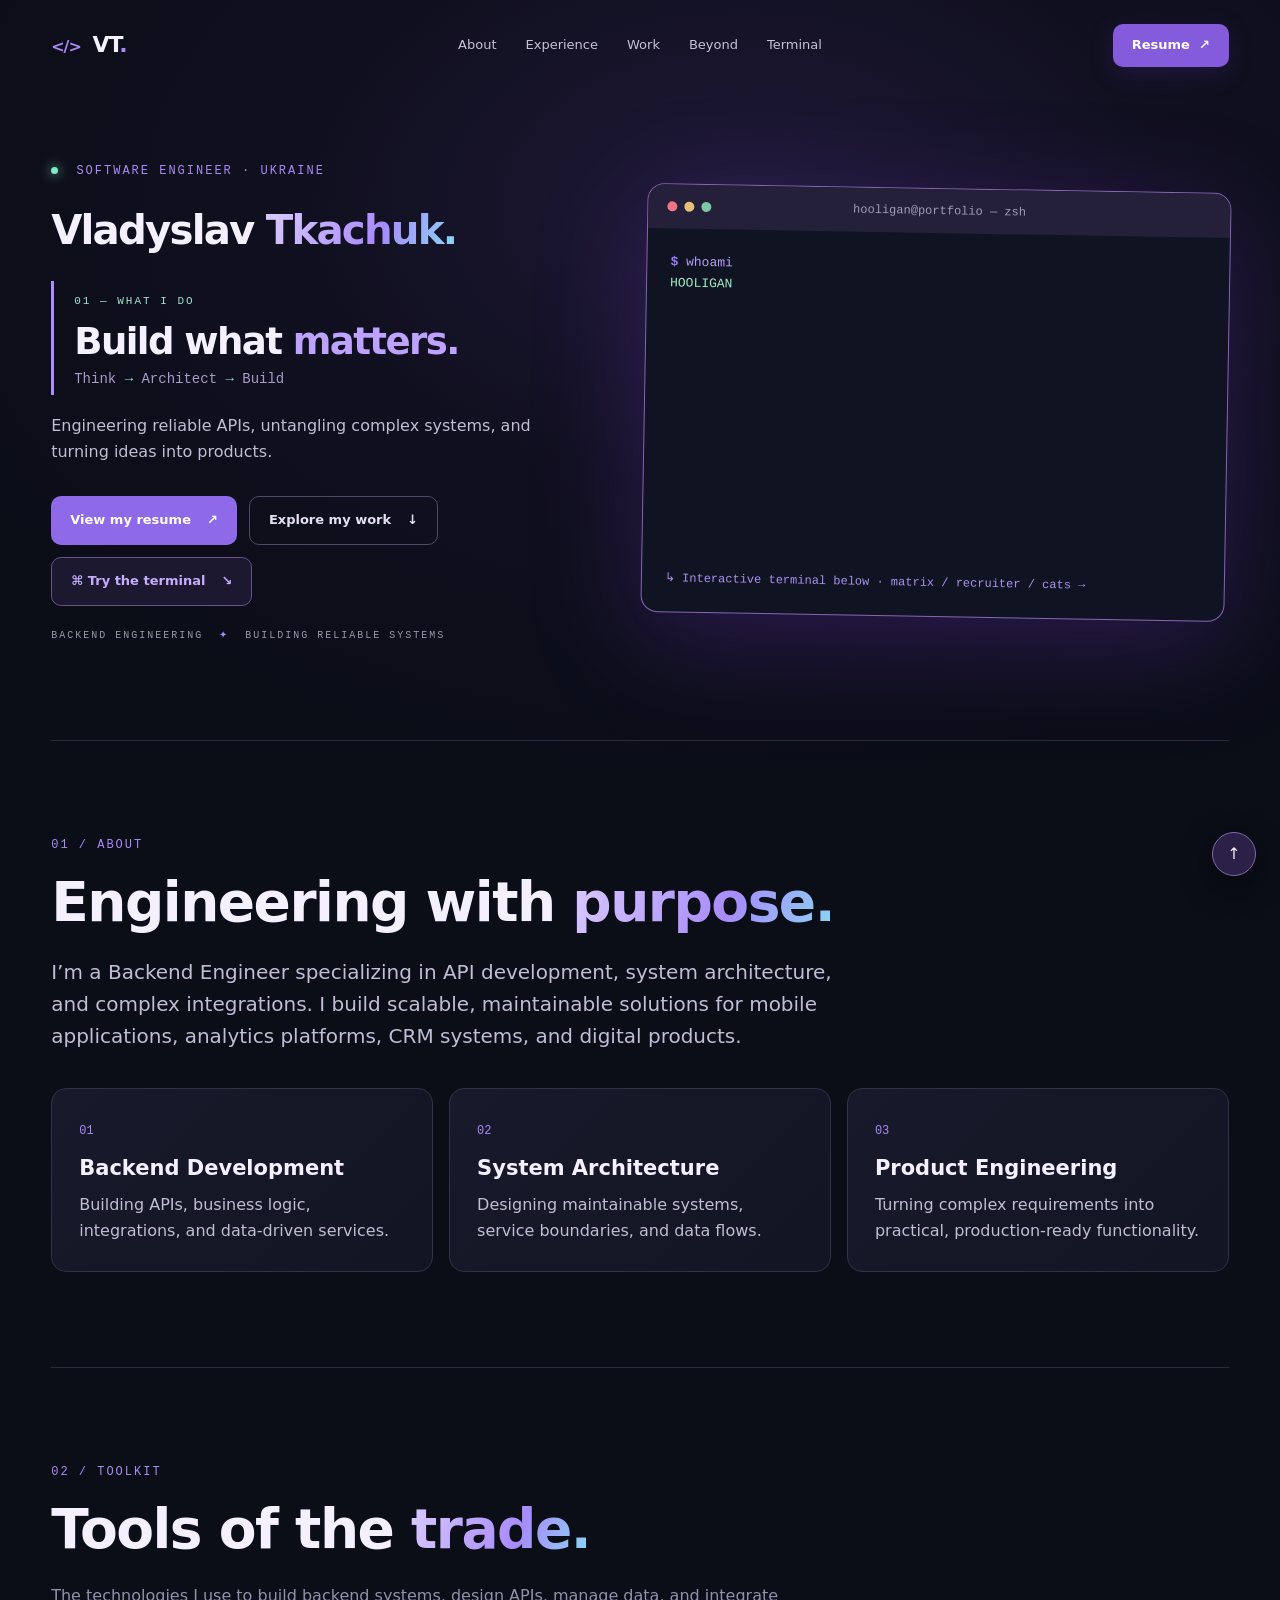
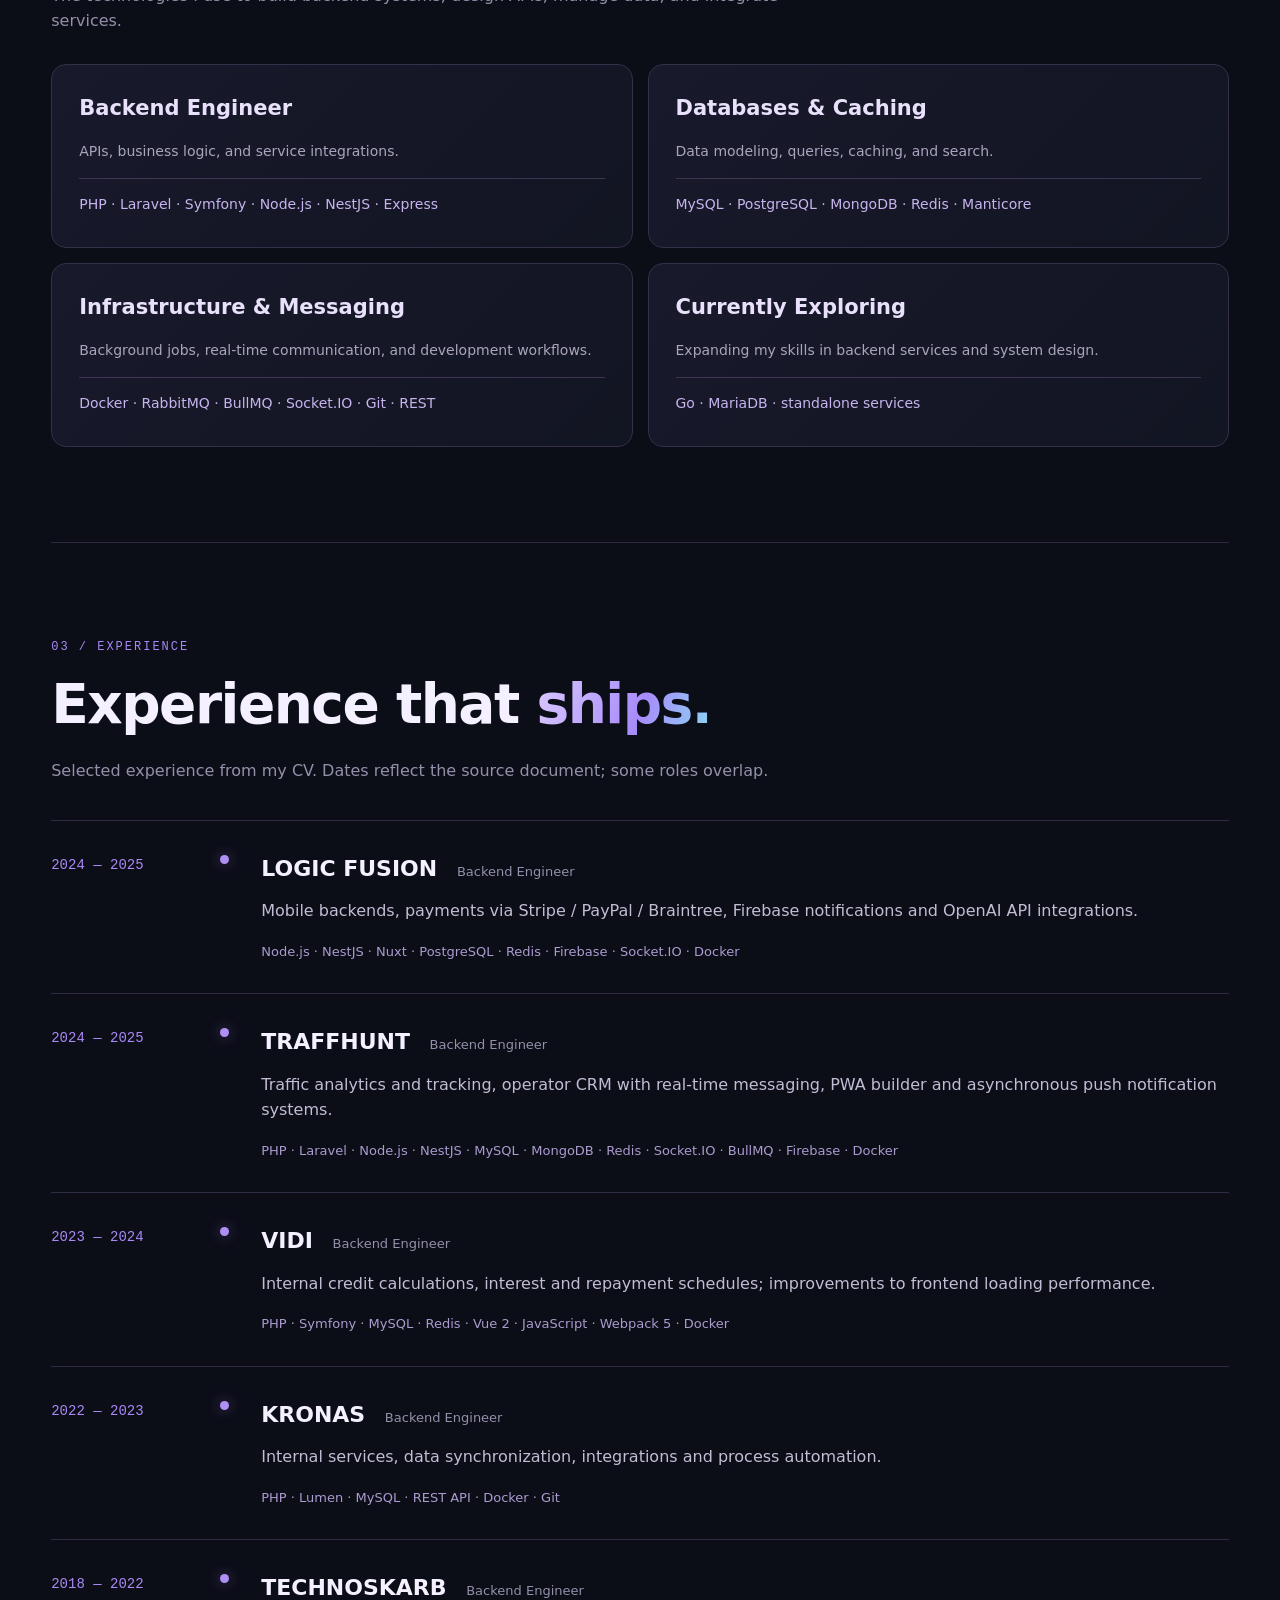
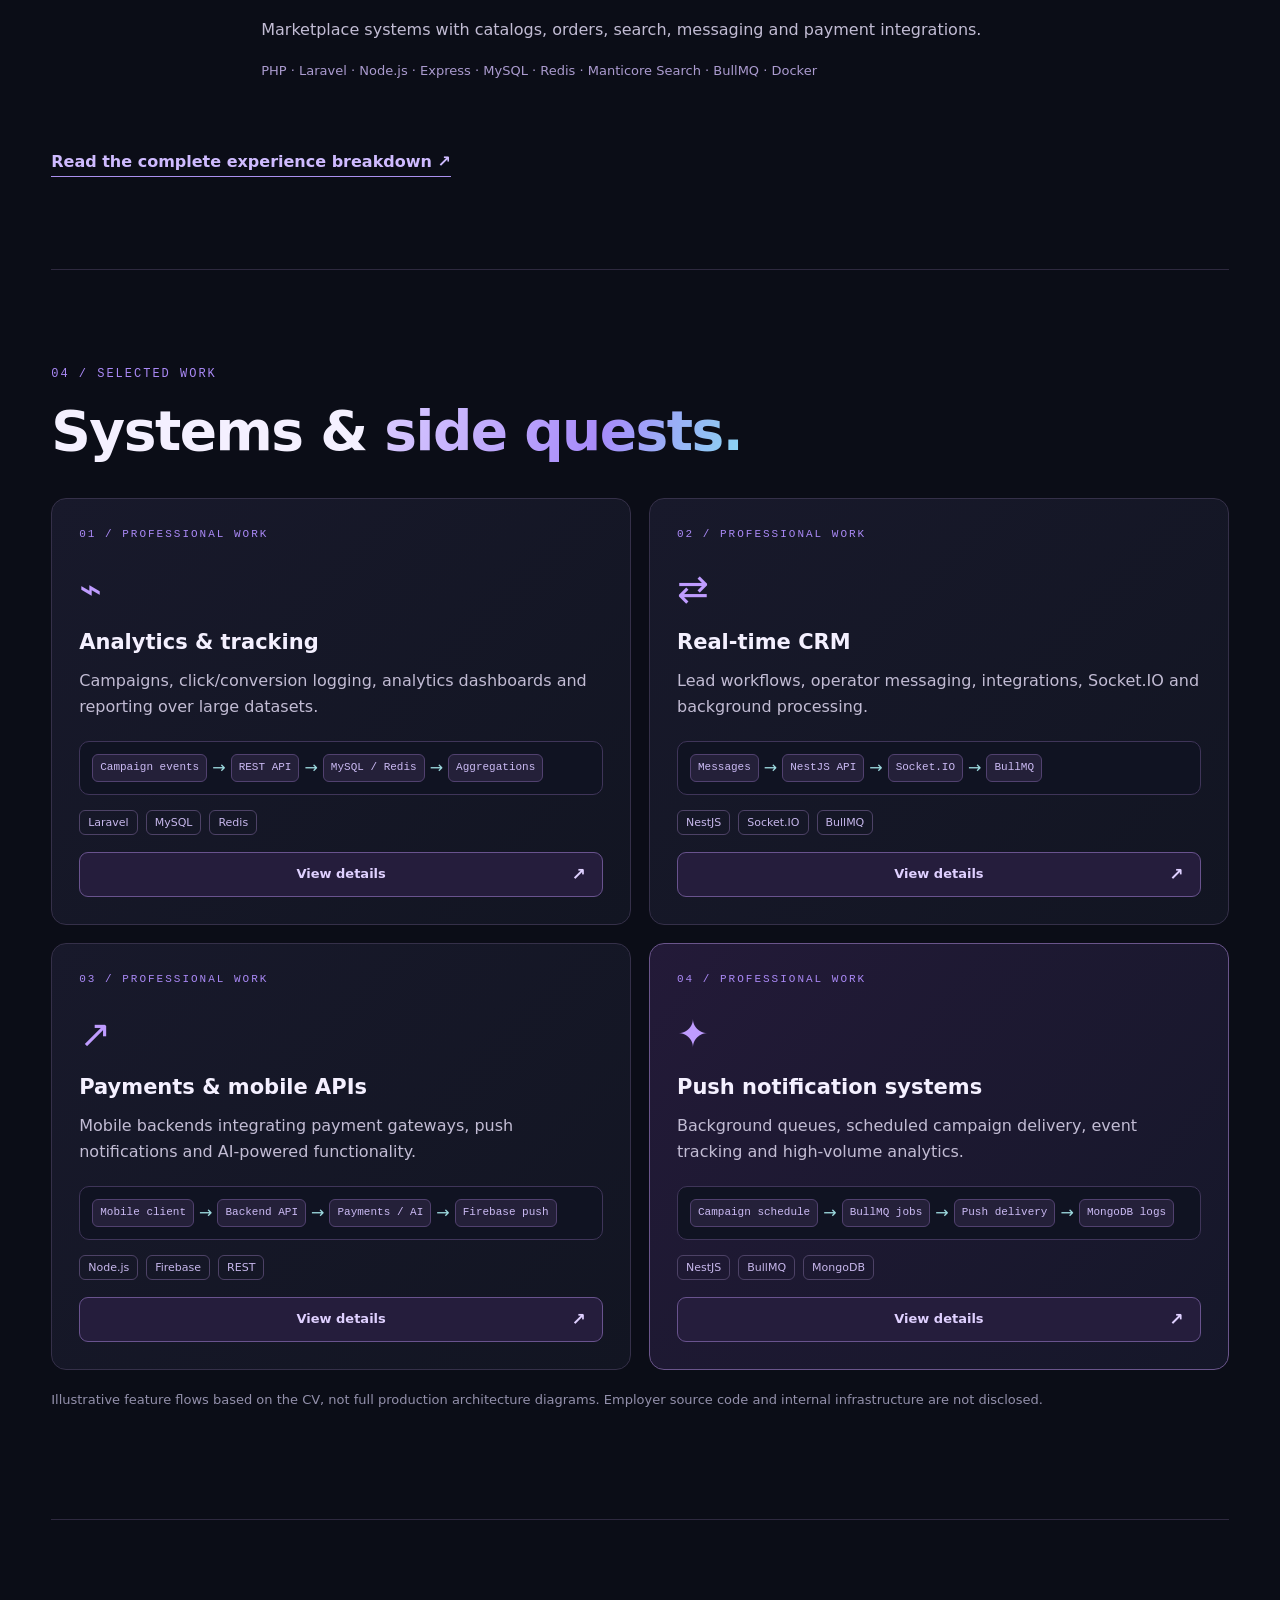
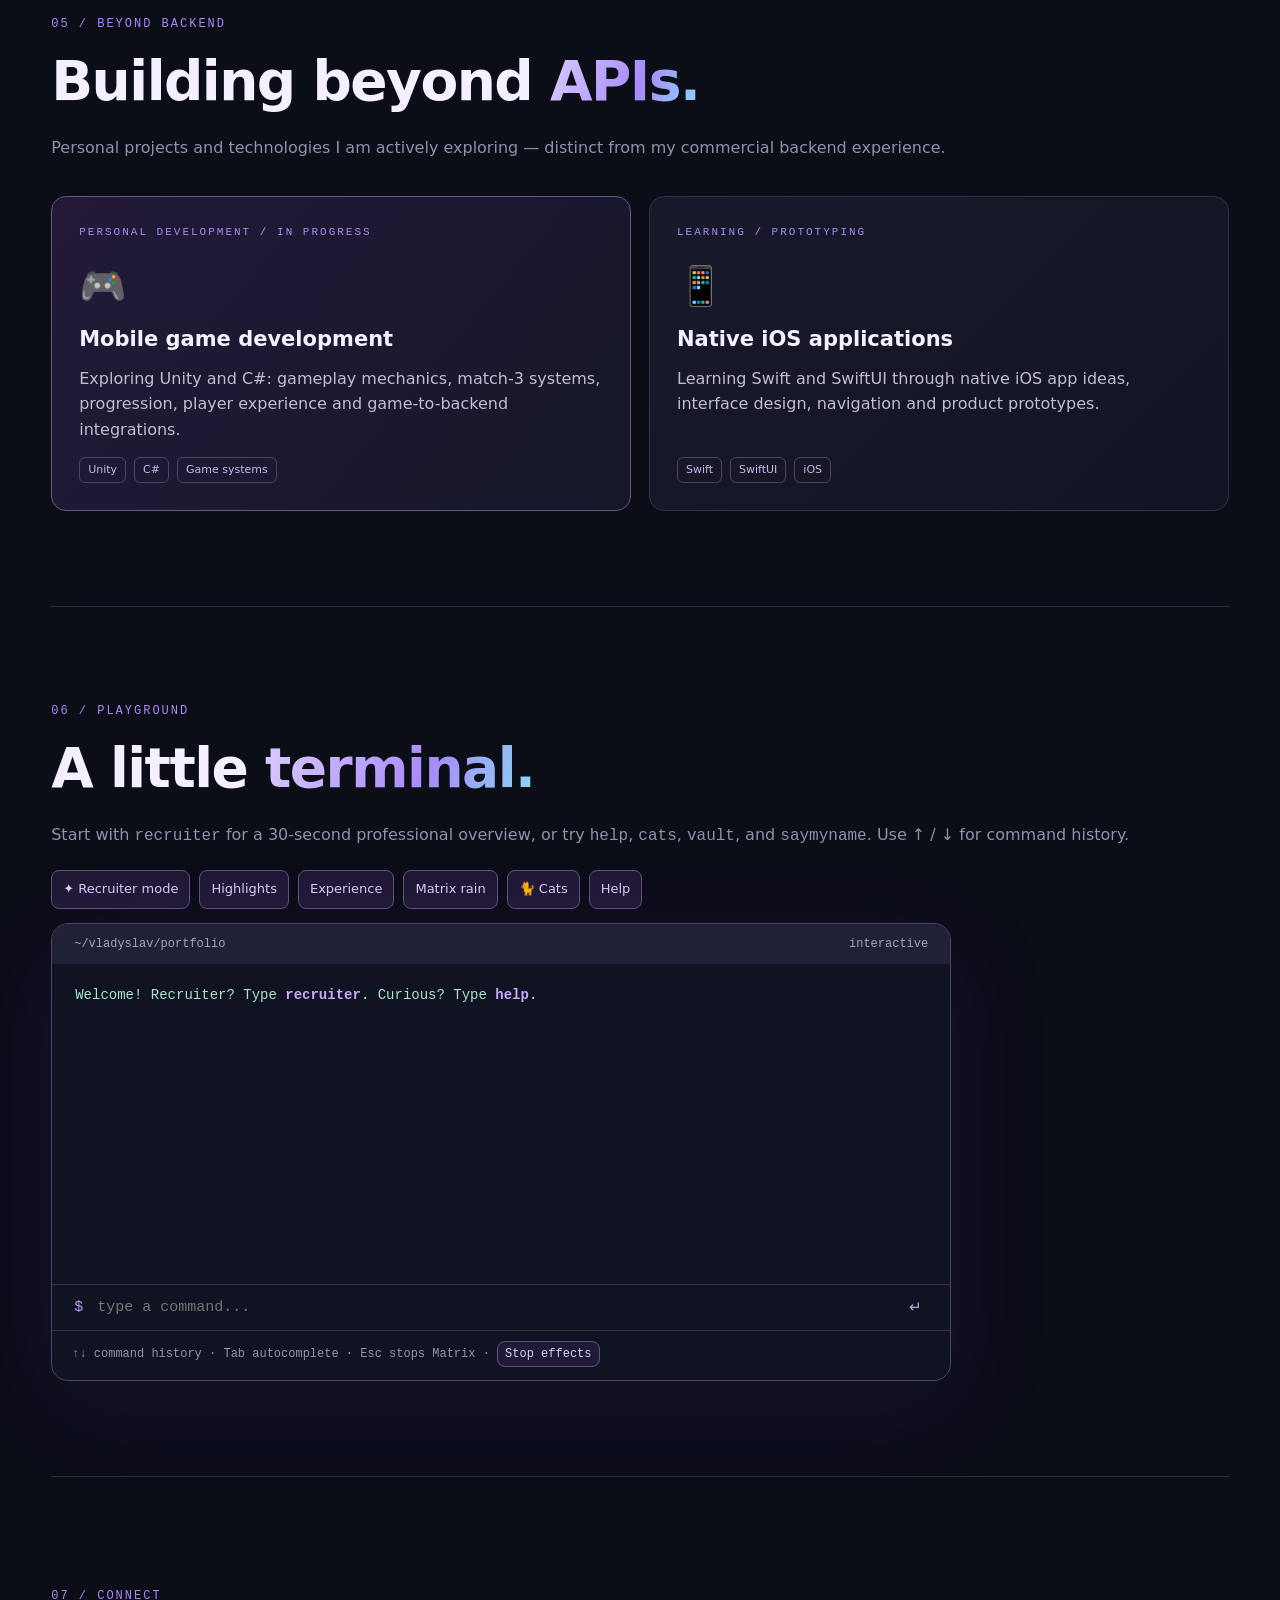
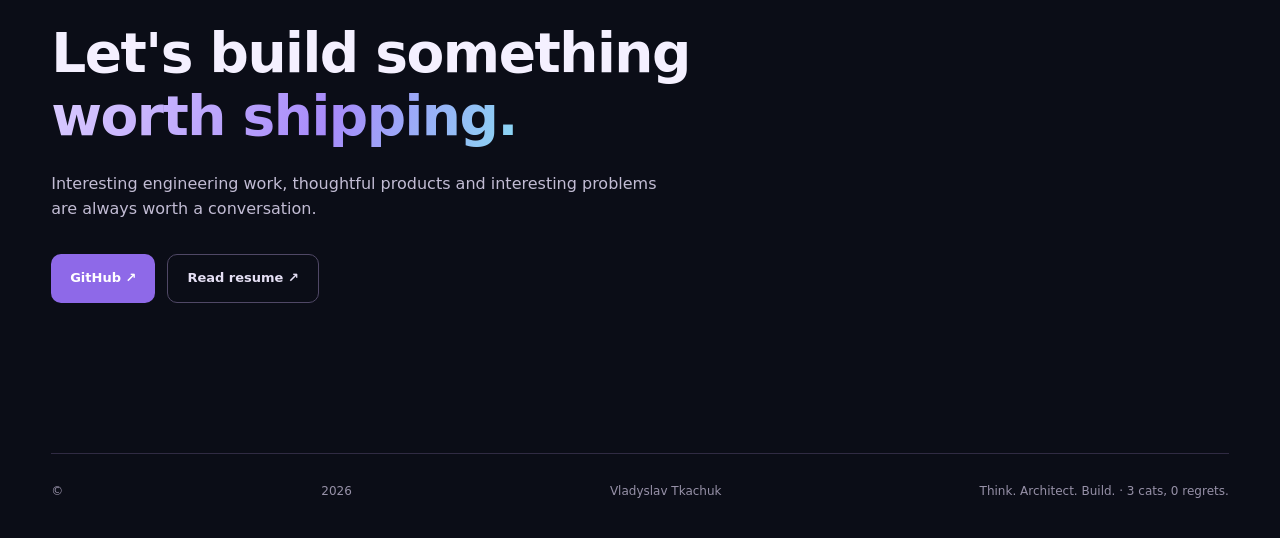
==== commit 7c1fce15: "Use Backend Engineer without hyphen" ====
--- a/docs/index.html
+++ b/docs/index.html
@@ -1,16 +1,16 @@
 <!doctype html>
-<html lang="en"><head><meta charset="utf-8"><meta name="viewport" content="width=device-width, initial-scale=1"><meta name="theme-color" content="#0b0d17"><meta name="description" content="Vladyslav Tkachuk — Back-end Engineer. PHP, Node.js, APIs, architecture and digital products."><title>Vladyslav Tkachuk — Software Engineer</title><link rel="icon" href="./favicon.svg" type="image/svg+xml"><meta property="og:title" content="Vladyslav Tkachuk — Back-end Engineer"><meta property="og:description" content="Backend engineering, real systems and a little terminal magic."><meta property="og:type" content="website"><link rel="stylesheet" href="./style.css?v=16"></head>
+<html lang="en"><head><meta charset="utf-8"><meta name="viewport" content="width=device-width, initial-scale=1"><meta name="theme-color" content="#0b0d17"><meta name="description" content="Vladyslav Tkachuk — Backend Engineer. PHP, Node.js, APIs, architecture and digital products."><title>Vladyslav Tkachuk — Software Engineer</title><link rel="icon" href="./favicon.svg" type="image/svg+xml"><meta property="og:title" content="Vladyslav Tkachuk — Backend Engineer"><meta property="og:description" content="Backend engineering, real systems and a little terminal magic."><meta property="og:type" content="website"><link rel="stylesheet" href="./style.css?v=16"></head>
 <body><div class="ambient"></div><header class="nav shell"><a href="#top" class="brand"><span class="brand-icon">&lt;/&gt;</span> VT<span class="dot">.</span></a><nav aria-label="Main navigation"><a href="#about">About</a><a href="#experience">Experience</a><a href="#projects">Work</a><a href="#beyond">Beyond</a><a href="#terminal">Terminal</a></nav><div class="nav-actions"><a class="nav-resume" href="./resume.html">Resume <span aria-hidden="true">↗</span></a><details class="mobile-menu"><summary aria-label="Open navigation">☰ Menu</summary><div class="mobile-menu-panel"><a href="#about">About</a><a href="#experience">Experience</a><a href="#projects">Work</a><a href="#beyond">Beyond Backend</a><a href="#terminal">Terminal</a></div></details></div></header>
 <main id="top" class="shell"><section class="hero"><div class="hero-copy"><div class="eyebrow"><span class="pulse"></span> SOFTWARE ENGINEER · UKRAINE</div><h1 class="hero-name">Vladyslav <span>Tkachuk.</span></h1><div class="hero-statement"><span class="hero-statement-label">01 — WHAT I DO</span><h2>Build what <em>matters.</em></h2><p class="hero-subline">Think <span>→</span> Architect <span>→</span> Build</p></div><p>Engineering reliable APIs, untangling complex systems, and turning ideas into products.</p><div class="hero-actions"><a class="button primary" href="./resume.html">View my resume <span>↗</span></a><a class="button ghost" href="#projects">Explore my work <span>↓</span></a><a class="button terminal-cta" href="#terminal">⌘ Try the terminal <span>↘</span></a></div><div class="micro">BACKEND ENGINEERING <span>✦</span> BUILDING RELIABLE SYSTEMS</div></div>
 <div class="terminal-card hero-terminal-v5" aria-label="Animated portfolio terminal"><div class="terminal-bar"><div class="lights"><i></i><i></i><i></i></div><span>hooligan@portfolio — zsh</span></div><div class="terminal-body hero-terminal-body"><div id="hero-terminal-output" class="hero-terminal-output" aria-live="off"><p><b>$</b> whoami</p><div class="mint">HOOLIGAN</div><p><b>$</b> cat skills.txt</p><div>PHP · Laravel · Node.js · NestJS</div><p><b>$</b> cat cats.txt</p><div class="mint">Ванілька · Пончик · Зефірка</div><p><b>$</b> sudo make coffee</p><div>Permission denied. Cats are in charge.</div><p><b>$</b> <i class="cursor"></i></p></div><a class="terminal-hint" href="#terminal">↳ Interactive terminal below · matrix / recruiter / cats →</a></div></div></section>
-<section id="about" class="section"><div class="section-meta">01 / ABOUT</div><h2>Engineering with <em>purpose.</em></h2><p class="lead">I’m a Back-end Engineer specializing in API development, system architecture, and complex integrations. I build scalable, maintainable solutions for mobile applications, analytics platforms, CRM systems, and digital products.</p><div class="values"><article><span>01</span><h3>Backend Development</h3><p>Building APIs, business logic, integrations, and data-driven services.</p></article><article><span>02</span><h3>System Architecture</h3><p>Designing maintainable systems, service boundaries, and data flows.</p></article><article><span>03</span><h3>Product Engineering</h3><p>Turning complex requirements into practical, production-ready functionality.</p></article></div></section>
-<section id="toolkit" class="section"><div class="section-meta">02 / TOOLKIT</div><h2>Tools of the <em>trade.</em></h2><p class="muted toolkit-intro">The technologies I use to build backend systems, design APIs, manage data, and integrate services.</p><div class="skill-groups"><div><h3>Back-end Engineer</h3><p class="skill-description">APIs, business logic, and service integrations.</p><p class="skill-stack">PHP · Laravel · Symfony · Node.js · NestJS · Express</p></div><div><h3>Databases &amp; Caching</h3><p class="skill-description">Data modeling, queries, caching, and search.</p><p class="skill-stack">MySQL · PostgreSQL · MongoDB · Redis · Manticore</p></div><div><h3>Infrastructure &amp; Messaging</h3><p class="skill-description">Background jobs, real-time communication, and development workflows.</p><p class="skill-stack">Docker · RabbitMQ · BullMQ · Socket.IO · Git · REST</p></div><div><h3>Currently Exploring</h3><p class="skill-description">Expanding my skills in backend services and system design.</p><p class="skill-stack">Go · MariaDB · standalone services</p></div></div></section>
+<section id="about" class="section"><div class="section-meta">01 / ABOUT</div><h2>Engineering with <em>purpose.</em></h2><p class="lead">I’m a Backend Engineer specializing in API development, system architecture, and complex integrations. I build scalable, maintainable solutions for mobile applications, analytics platforms, CRM systems, and digital products.</p><div class="values"><article><span>01</span><h3>Backend Development</h3><p>Building APIs, business logic, integrations, and data-driven services.</p></article><article><span>02</span><h3>System Architecture</h3><p>Designing maintainable systems, service boundaries, and data flows.</p></article><article><span>03</span><h3>Product Engineering</h3><p>Turning complex requirements into practical, production-ready functionality.</p></article></div></section>
+<section id="toolkit" class="section"><div class="section-meta">02 / TOOLKIT</div><h2>Tools of the <em>trade.</em></h2><p class="muted toolkit-intro">The technologies I use to build backend systems, design APIs, manage data, and integrate services.</p><div class="skill-groups"><div><h3>Backend Engineer</h3><p class="skill-description">APIs, business logic, and service integrations.</p><p class="skill-stack">PHP · Laravel · Symfony · Node.js · NestJS · Express</p></div><div><h3>Databases &amp; Caching</h3><p class="skill-description">Data modeling, queries, caching, and search.</p><p class="skill-stack">MySQL · PostgreSQL · MongoDB · Redis · Manticore</p></div><div><h3>Infrastructure &amp; Messaging</h3><p class="skill-description">Background jobs, real-time communication, and development workflows.</p><p class="skill-stack">Docker · RabbitMQ · BullMQ · Socket.IO · Git · REST</p></div><div><h3>Currently Exploring</h3><p class="skill-description">Expanding my skills in backend services and system design.</p><p class="skill-stack">Go · MariaDB · standalone services</p></div></div></section>
 <section id="experience" class="section"><div class="section-meta">03 / EXPERIENCE</div><h2>Experience that <em>ships.</em></h2><p class="muted">Selected experience from my CV. Dates reflect the source document; some roles overlap.</p><div class="timeline">
-<article><time>2024 — 2025</time><div><h3>LOGIC FUSION <small>Back-end Engineer</small></h3><p>Mobile backends, payments via Stripe / PayPal / Braintree, Firebase notifications and OpenAI API integrations.</p><span class="chips">Node.js · NestJS · Nuxt · PostgreSQL · Redis · Firebase · Socket.IO · Docker</span></div></article>
-<article><time>2024 — 2025</time><div><h3>TRAFFHUNT <small>Back-end Engineer</small></h3><p>Traffic analytics and tracking, operator CRM with real-time messaging, PWA builder and asynchronous push notification systems.</p><span class="chips">PHP · Laravel · Node.js · NestJS · MySQL · MongoDB · Redis · Socket.IO · BullMQ · Firebase · Docker</span></div></article>
-<article><time>2023 — 2024</time><div><h3>VIDI <small>Back-end Engineer</small></h3><p>Internal credit calculations, interest and repayment schedules; improvements to frontend loading performance.</p><span class="chips">PHP · Symfony · MySQL · Redis · Vue 2 · JavaScript · Webpack 5 · Docker</span></div></article>
-<article><time>2022 — 2023</time><div><h3>KRONAS <small>Back-end Engineer</small></h3><p>Internal services, data synchronization, integrations and process automation.</p><span class="chips">PHP · Lumen · MySQL · REST API · Docker · Git</span></div></article>
-<article><time>2018 — 2022</time><div><h3>TECHNOSKARB <small>Back-end Engineer</small></h3><p>Marketplace systems with catalogs, orders, search, messaging and payment integrations.</p><span class="chips">PHP · Laravel · Node.js · Express · MySQL · Redis · Manticore Search · BullMQ · Docker</span></div></article></div><a class="text-link" href="./resume.html">Read the complete experience breakdown ↗</a></section>
+<article><time>2024 — 2025</time><div><h3>LOGIC FUSION <small>Backend Engineer</small></h3><p>Mobile backends, payments via Stripe / PayPal / Braintree, Firebase notifications and OpenAI API integrations.</p><span class="chips">Node.js · NestJS · Nuxt · PostgreSQL · Redis · Firebase · Socket.IO · Docker</span></div></article>
+<article><time>2024 — 2025</time><div><h3>TRAFFHUNT <small>Backend Engineer</small></h3><p>Traffic analytics and tracking, operator CRM with real-time messaging, PWA builder and asynchronous push notification systems.</p><span class="chips">PHP · Laravel · Node.js · NestJS · MySQL · MongoDB · Redis · Socket.IO · BullMQ · Firebase · Docker</span></div></article>
+<article><time>2023 — 2024</time><div><h3>VIDI <small>Backend Engineer</small></h3><p>Internal credit calculations, interest and repayment schedules; improvements to frontend loading performance.</p><span class="chips">PHP · Symfony · MySQL · Redis · Vue 2 · JavaScript · Webpack 5 · Docker</span></div></article>
+<article><time>2022 — 2023</time><div><h3>KRONAS <small>Backend Engineer</small></h3><p>Internal services, data synchronization, integrations and process automation.</p><span class="chips">PHP · Lumen · MySQL · REST API · Docker · Git</span></div></article>
+<article><time>2018 — 2022</time><div><h3>TECHNOSKARB <small>Backend Engineer</small></h3><p>Marketplace systems with catalogs, orders, search, messaging and payment integrations.</p><span class="chips">PHP · Laravel · Node.js · Express · MySQL · Redis · Manticore Search · BullMQ · Docker</span></div></article></div><a class="text-link" href="./resume.html">Read the complete experience breakdown ↗</a></section>
 <section id="projects" class="section"><div class="section-meta">04 / SELECTED WORK</div><h2>Systems &amp; <em>side quests.</em></h2><div class="project-grid"><article><span class="project-index">01 / PROFESSIONAL WORK</span><div class="project-icon">⌁</div><h3>Analytics &amp; tracking</h3><p>Campaigns, click/conversion logging, analytics dashboards and reporting over large datasets.</p><div class="architecture" aria-label="Simplified feature flow"><span>Campaign events</span><i aria-hidden="true">→</i><span>REST API</span><i aria-hidden="true">→</i><span>MySQL / Redis</span><i aria-hidden="true">→</i><span>Aggregations</span></div><div class="tags"><span>Laravel</span><span>MySQL</span><span>Redis</span></div><button type="button" class="project-modal-trigger" aria-haspopup="dialog" aria-label="View details for this project">View details <span aria-hidden="true">↗</span></button><template class="project-detail-template"><h4>Challenge</h4><p>Reporting on campaign, click and conversion data.</p><h4>Engineering</h4><p>Custom aggregations, SQL query and index optimization, role-based access and project data isolation.</p><h4>Outcome</h4><p>Tracking, analytics and reporting functionality.</p></template></article><article><span class="project-index">02 / PROFESSIONAL WORK</span><div class="project-icon">⇄</div><h3>Real-time CRM</h3><p>Lead workflows, operator messaging, integrations, Socket.IO and background processing.</p><div class="architecture" aria-label="Simplified feature flow"><span>Messages</span><i aria-hidden="true">→</i><span>NestJS API</span><i aria-hidden="true">→</i><span>Socket.IO</span><i aria-hidden="true">→</i><span>BullMQ</span></div><div class="tags"><span>NestJS</span><span>Socket.IO</span><span>BullMQ</span></div><button type="button" class="project-modal-trigger" aria-haspopup="dialog" aria-label="View details for this project">View details <span aria-hidden="true">↗</span></button><template class="project-detail-template"><h4>Challenge</h4><p>Operator-client communication with lead activity tracking.</p><h4>Engineering</h4><p>REST APIs, messaging integrations, Socket.IO real-time updates, background jobs and process clustering.</p><h4>Outcome</h4><p>Lead workflows, conversation history and operator messaging.</p></template></article><article><span class="project-index">03 / PROFESSIONAL WORK</span><div class="project-icon">↗</div><h3>Payments &amp; mobile APIs</h3><p>Mobile backends integrating payment gateways, push notifications and AI-powered functionality.</p><div class="architecture" aria-label="Simplified feature flow"><span>Mobile client</span><i aria-hidden="true">→</i><span>Backend API</span><i aria-hidden="true">→</i><span>Payments / AI</span><i aria-hidden="true">→</i><span>Firebase push</span></div><div class="tags"><span>Node.js</span><span>Firebase</span><span>REST</span></div><button type="button" class="project-modal-trigger" aria-haspopup="dialog" aria-label="View details for this project">View details <span aria-hidden="true">↗</span></button><template class="project-detail-template"><h4>Challenge</h4><p>Connecting mobile application backends with external services.</p><h4>Engineering</h4><p>Backend APIs and integrations with Stripe, PayPal, Braintree, Firebase notifications and OpenAI API.</p><h4>Outcome</h4><p>Mobile API functionality and external service integrations.</p></template></article><article class="featured"><span class="project-index">04 / PROFESSIONAL WORK</span><div class="project-icon">✦</div><h3>Push notification systems</h3><p>Background queues, scheduled campaign delivery, event tracking and high-volume analytics.</p><div class="architecture" aria-label="Simplified feature flow"><span>Campaign schedule</span><i aria-hidden="true">→</i><span>BullMQ jobs</span><i aria-hidden="true">→</i><span>Push delivery</span><i aria-hidden="true">→</i><span>MongoDB logs</span></div><div class="tags"><span>NestJS</span><span>BullMQ</span><span>MongoDB</span></div><button type="button" class="project-modal-trigger" aria-haspopup="dialog" aria-label="View details for this project">View details <span aria-hidden="true">↗</span></button><template class="project-detail-template"><h4>Challenge</h4><p>Scheduling and delivering push campaigns with event tracking.</p><h4>Engineering</h4><p>Asynchronous BullMQ jobs, MySQL business records and MongoDB event logging.</p><h4>Outcome</h4><p>Push delivery scheduling and campaign analytics.</p></template></article></div><dialog id="project-modal" class="project-modal" aria-labelledby="project-modal-title"><div class="project-modal-shell"><header class="project-modal-header"><span class="project-modal-eyebrow">PROJECT / ENGINEERING DETAILS</span><button type="button" class="project-modal-close" aria-label="Close project details"><span aria-hidden="true"></span></button></header><h3 id="project-modal-title"></h3><div id="project-modal-content" class="project-modal-content"></div></div></dialog><p class="footnote">Illustrative feature flows based on the CV, not full production architecture diagrams. Employer source code and internal infrastructure are not disclosed.</p></section>
 <section id="beyond" class="section"><div class="section-meta">05 / BEYOND BACKEND</div><h2>Building beyond <em>APIs.</em></h2><p class="muted">Personal projects and technologies I am actively exploring — distinct from my commercial backend experience.</p><div class="project-grid"><article class="featured"><span class="project-index">PERSONAL DEVELOPMENT / IN PROGRESS</span><div class="project-icon">🎮</div><h3>Mobile game development</h3><p>Exploring Unity and C#: gameplay mechanics, match-3 systems, progression, player experience and game-to-backend integrations.</p><div class="tags"><span>Unity</span><span>C#</span><span>Game systems</span></div></article><article><span class="project-index">LEARNING / PROTOTYPING</span><div class="project-icon">📱</div><h3>Native iOS applications</h3><p>Learning Swift and SwiftUI through native iOS app ideas, interface design, navigation and product prototypes.</p><div class="tags"><span>Swift</span><span>SwiftUI</span><span>iOS</span></div></article></div></section>
 <section id="terminal" class="section"><div class="section-meta">06 / PLAYGROUND</div><h2>A little <em>terminal.</em></h2><p class="muted">Start with <code>recruiter</code> for a 30-second professional overview, or try <code>help</code>, <code>cats</code>, <code>vault</code>, and <code>saymyname</code>. Use ↑ / ↓ for command history.</p><div class="quick-commands" aria-label="Quick terminal commands"><button type="button" data-command="recruiter">✦ Recruiter mode</button><button type="button" data-command="highlights">Highlights</button><button type="button" data-command="experience">Experience</button><button type="button" data-command="matrix">Matrix rain</button><button type="button" data-command="cats">🐈 Cats</button><button type="button" data-command="help">Help</button></div><div class="console"><div class="console-head"><span>~/vladyslav/portfolio</span><span>interactive</span></div><div id="console-log" class="console-log" aria-live="polite"><p>Welcome! Recruiter? Type <strong>recruiter</strong>. Curious? Type <strong>help</strong>.</p></div><form id="console-form" autocomplete="off"><label for="command">$</label><input id="command" spellcheck="false" autocomplete="off" aria-label="Terminal command" placeholder="type a command..."><button type="submit">↵</button></form><div class="console-tips">↑↓ command history · Tab autocomplete · Esc stops Matrix · <button type="button" id="stop-matrix">Stop effects</button></div></div></section>
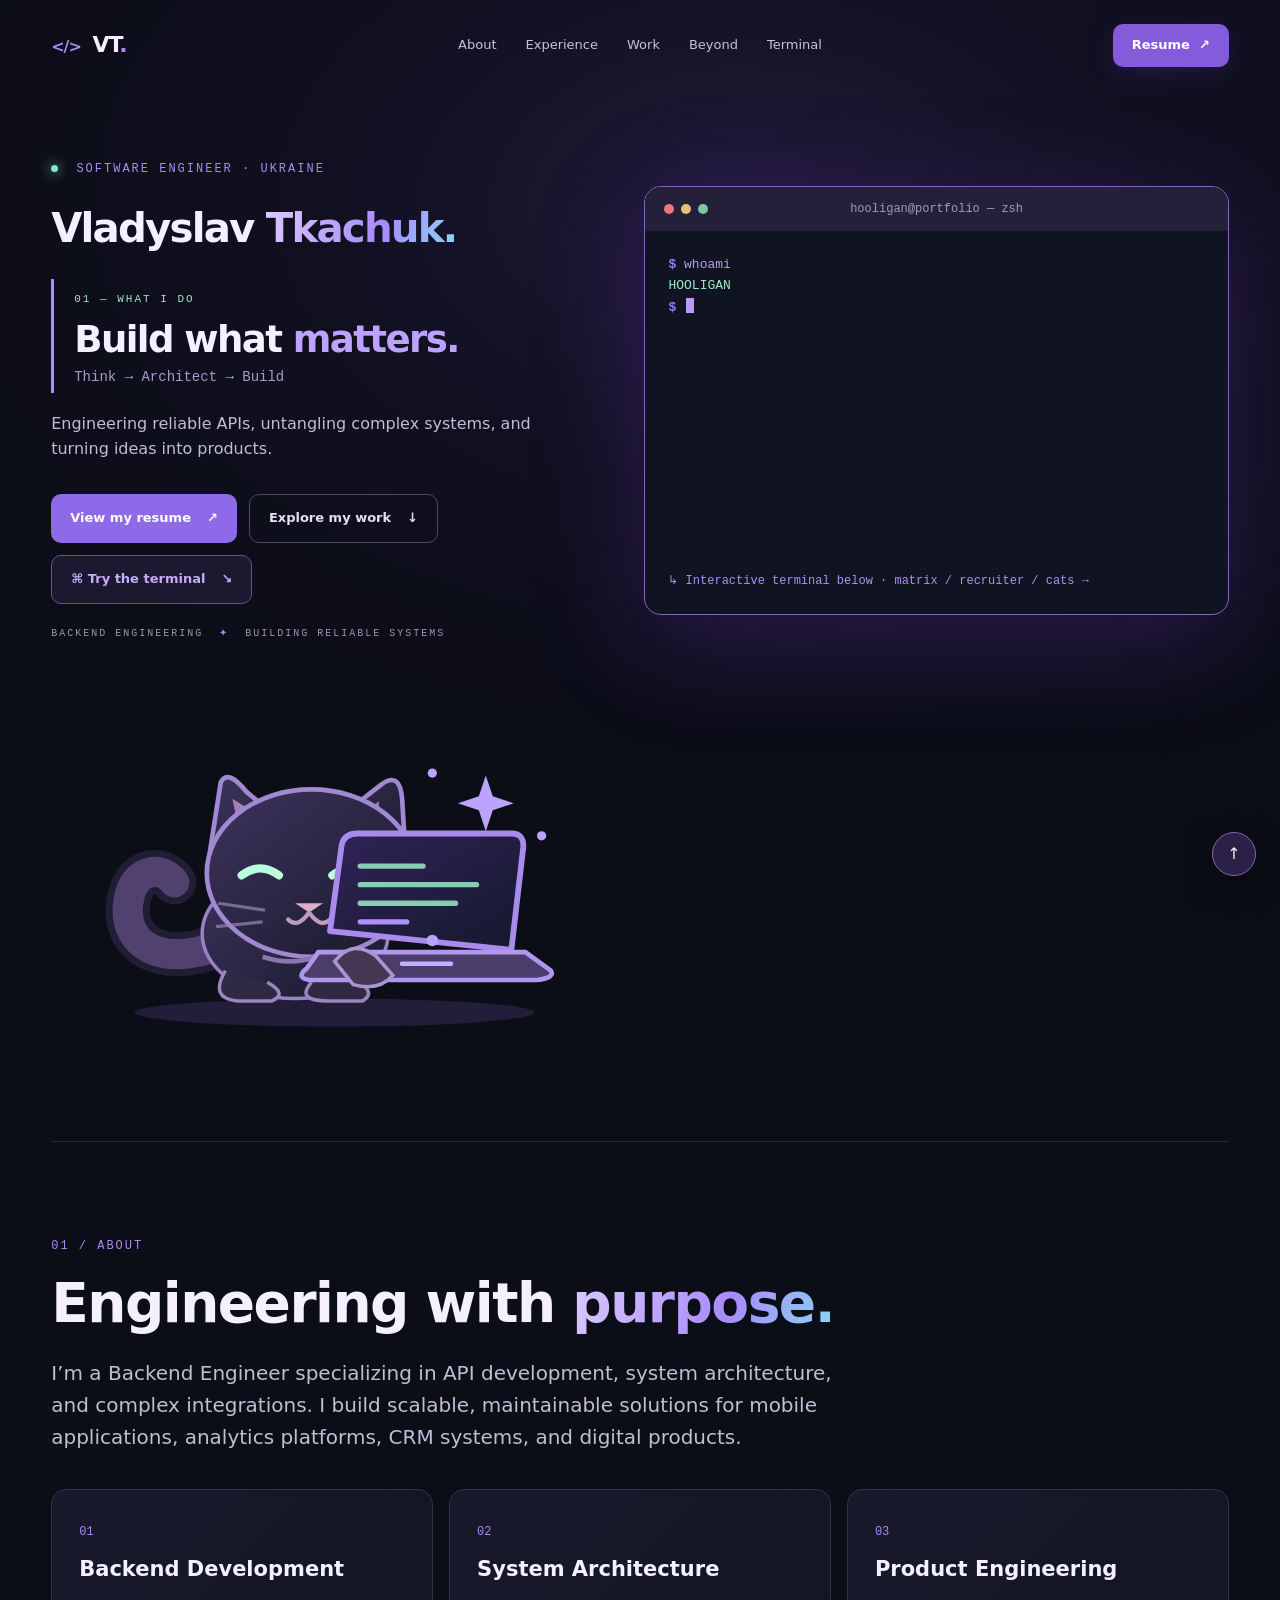
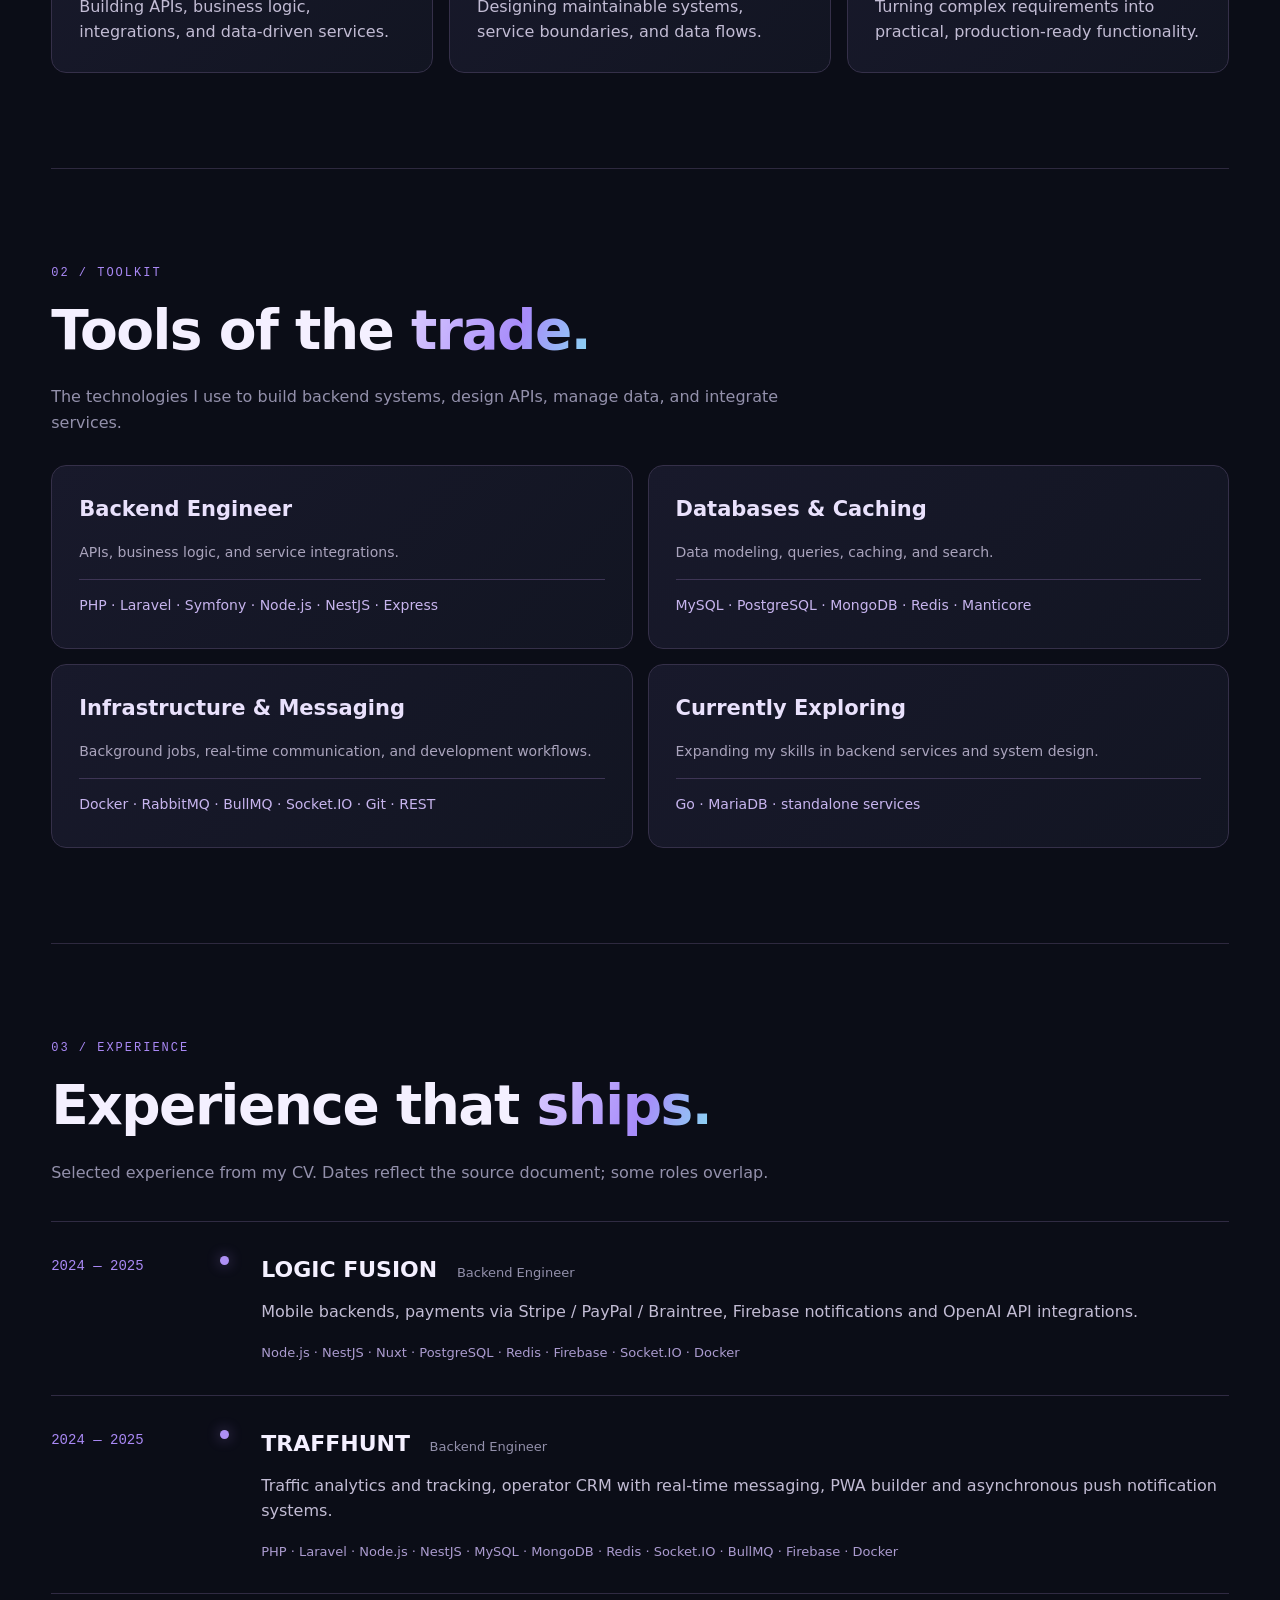
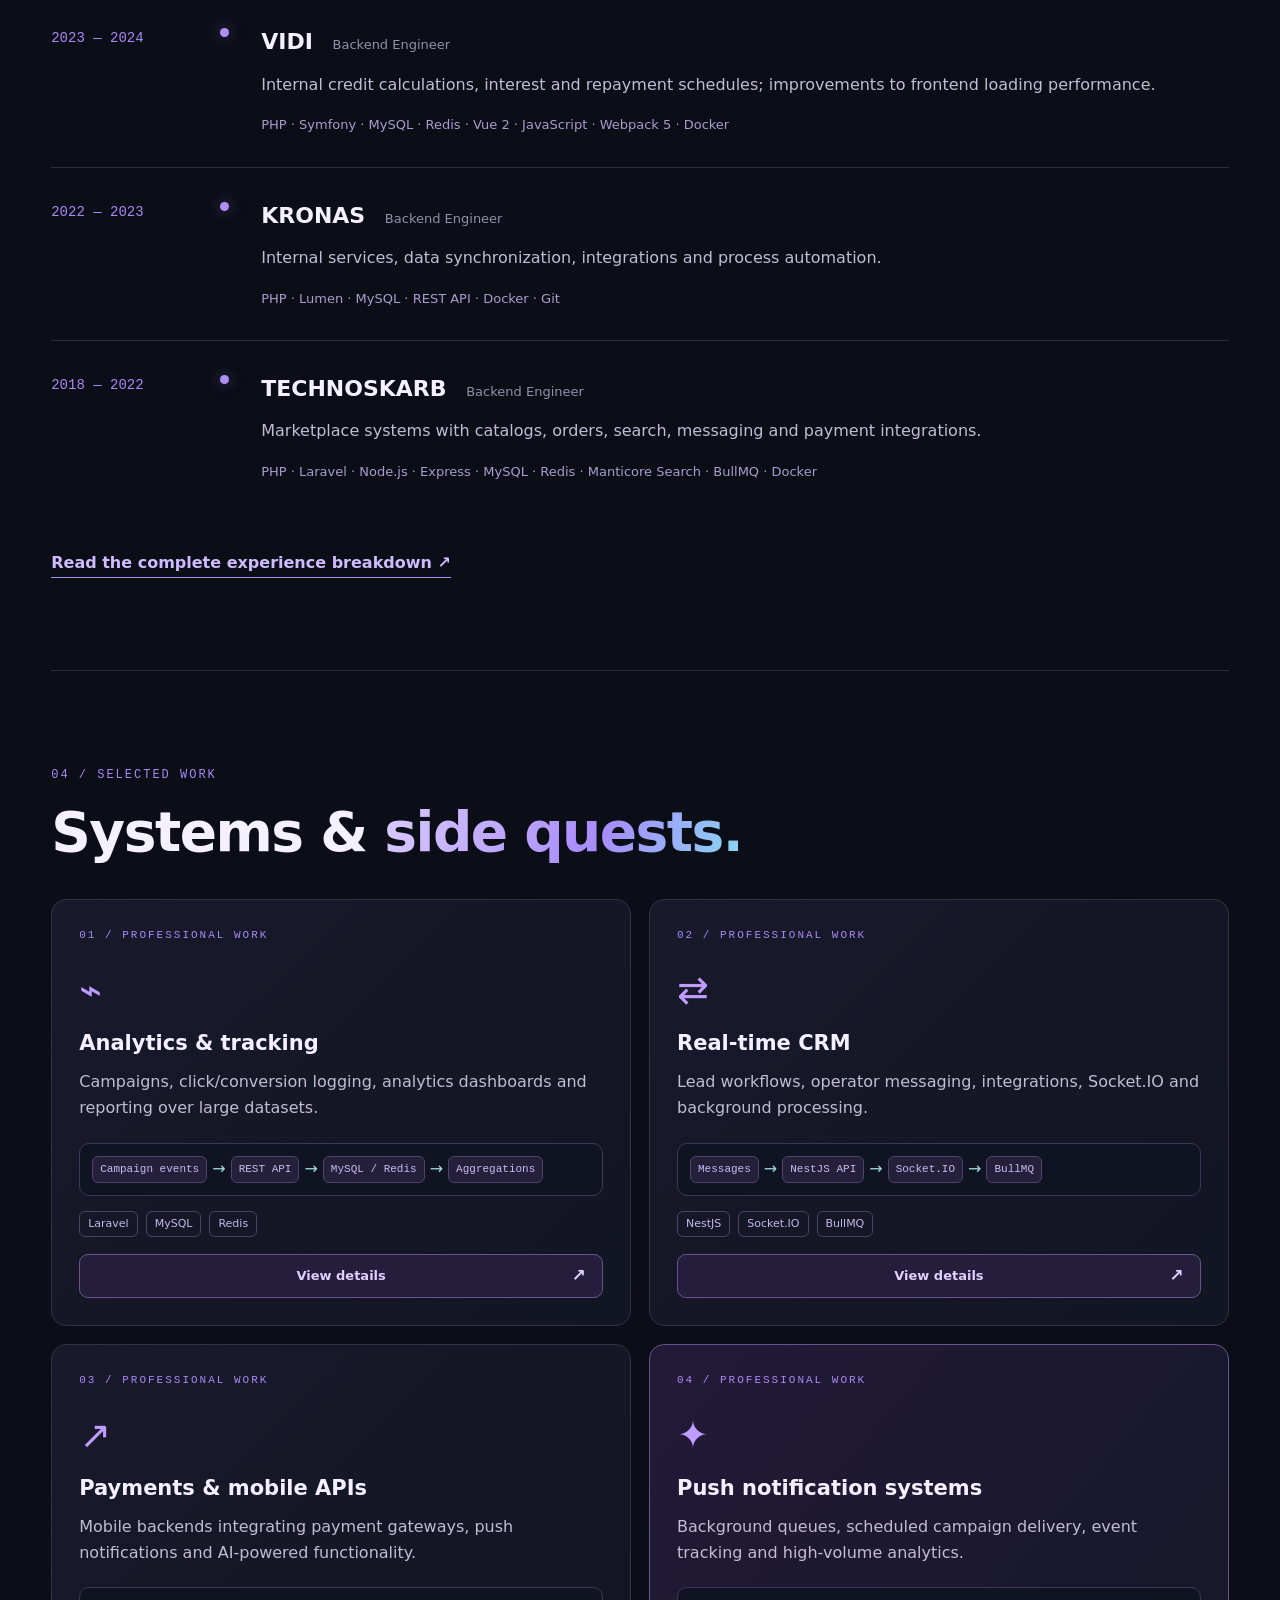
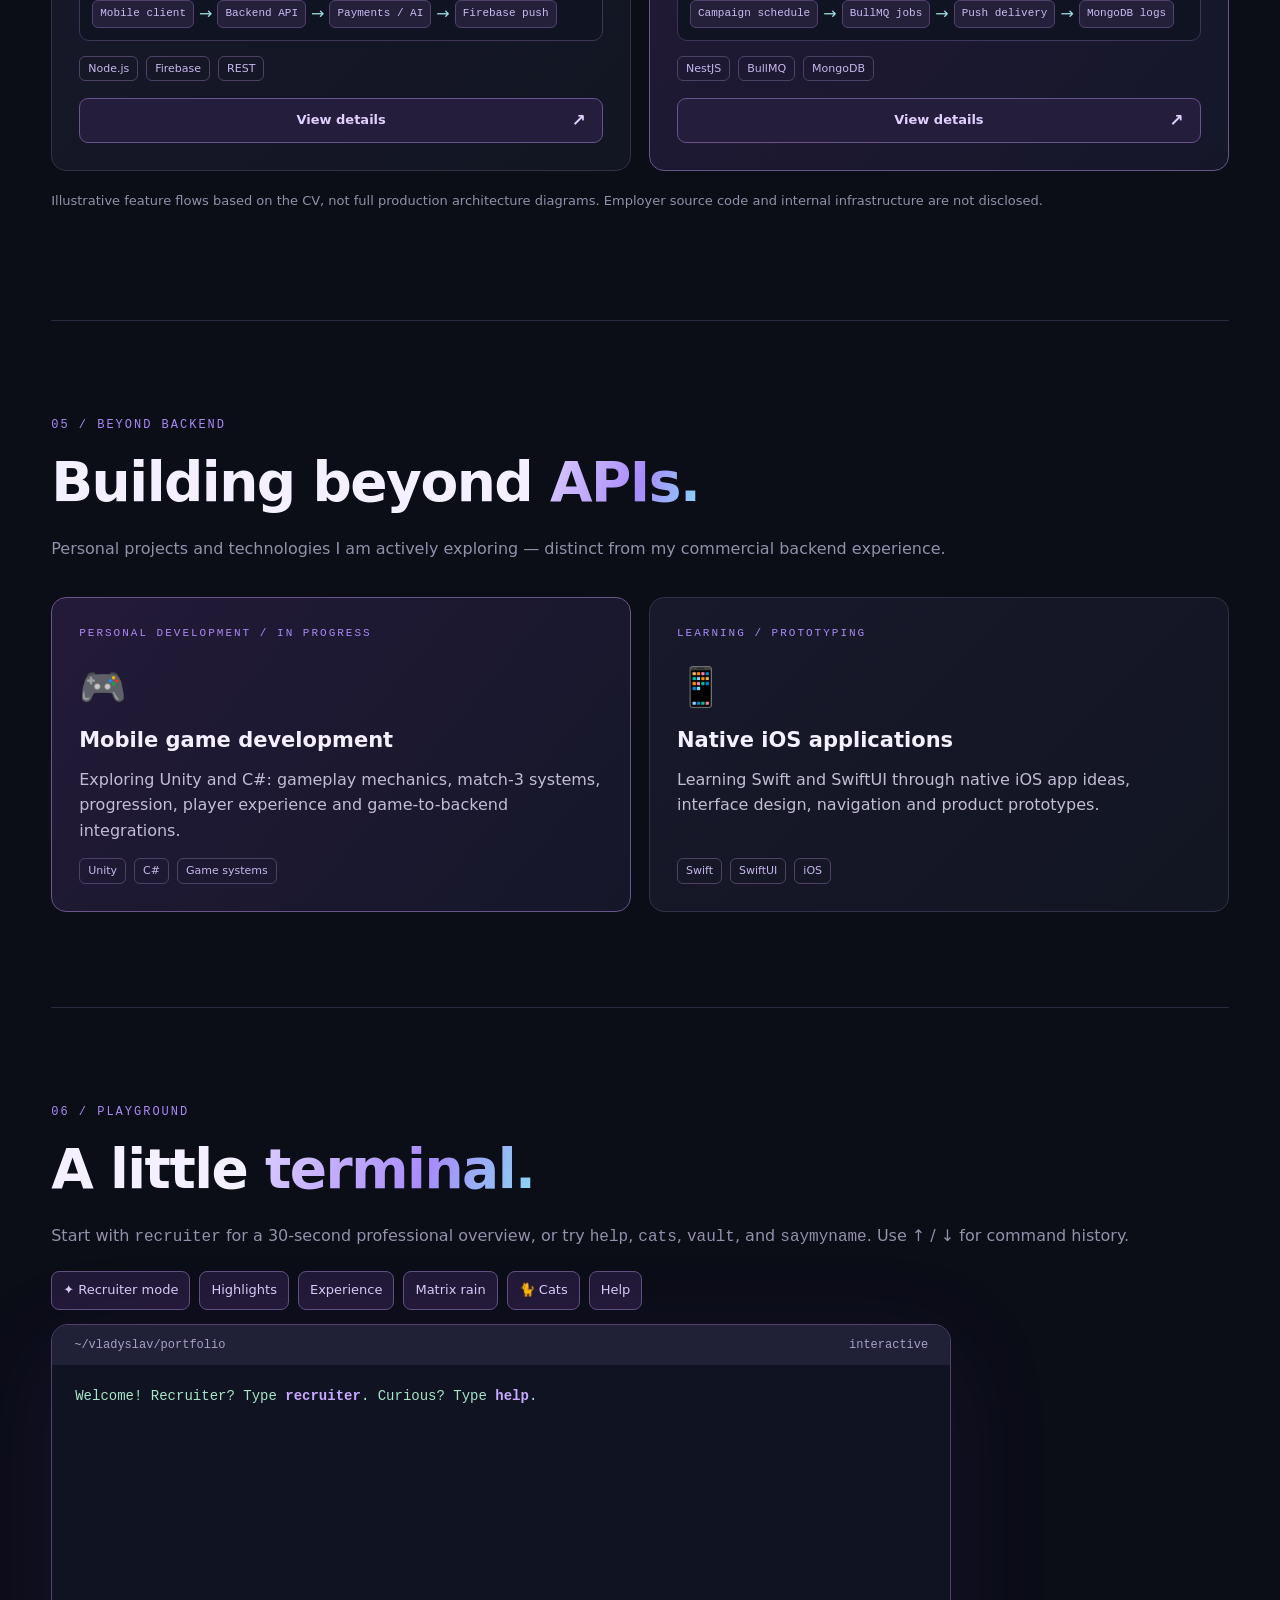
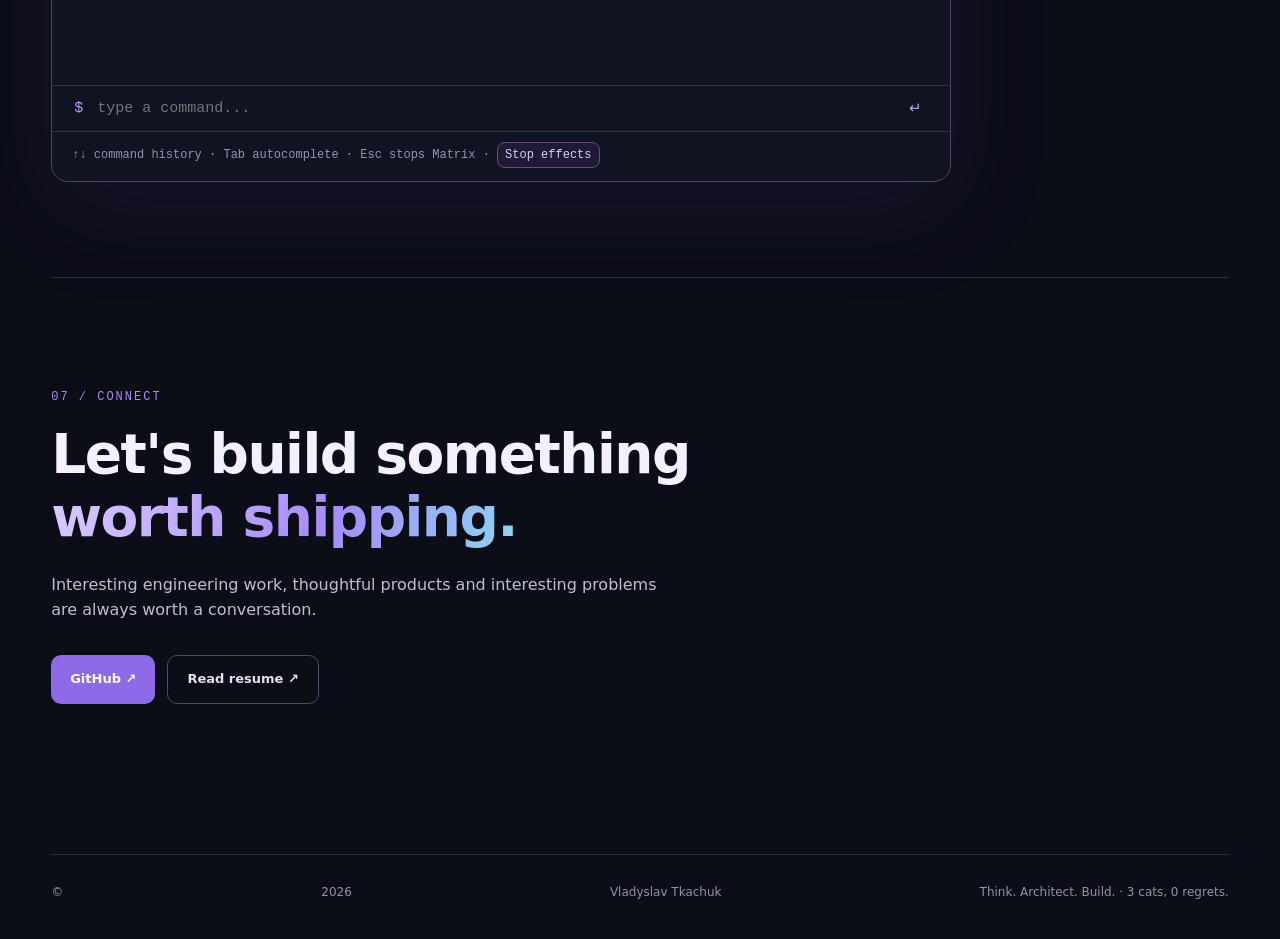
==== commit 2d9b39c0: "Add illustrated coding cat to hero" ====
--- a/docs/index.html
+++ b/docs/index.html
@@ -1,8 +1,8 @@
 <!doctype html>
-<html lang="en"><head><meta charset="utf-8"><meta name="viewport" content="width=device-width, initial-scale=1"><meta name="theme-color" content="#0b0d17"><meta name="description" content="Vladyslav Tkachuk — Backend Engineer. PHP, Node.js, APIs, architecture and digital products."><title>Vladyslav Tkachuk — Software Engineer</title><link rel="icon" href="./favicon.svg" type="image/svg+xml"><meta property="og:title" content="Vladyslav Tkachuk — Backend Engineer"><meta property="og:description" content="Backend engineering, real systems and a little terminal magic."><meta property="og:type" content="website"><link rel="stylesheet" href="./style.css?v=16"></head>
+<html lang="en"><head><meta charset="utf-8"><meta name="viewport" content="width=device-width, initial-scale=1"><meta name="theme-color" content="#0b0d17"><meta name="description" content="Vladyslav Tkachuk — Backend Engineer. PHP, Node.js, APIs, architecture and digital products."><title>Vladyslav Tkachuk — Software Engineer</title><link rel="icon" href="./favicon.svg" type="image/svg+xml"><meta property="og:title" content="Vladyslav Tkachuk — Backend Engineer"><meta property="og:description" content="Backend engineering, real systems and a little terminal magic."><meta property="og:type" content="website"><link rel="stylesheet" href="./style.css?v=17"></head>
 <body><div class="ambient"></div><header class="nav shell"><a href="#top" class="brand"><span class="brand-icon">&lt;/&gt;</span> VT<span class="dot">.</span></a><nav aria-label="Main navigation"><a href="#about">About</a><a href="#experience">Experience</a><a href="#projects">Work</a><a href="#beyond">Beyond</a><a href="#terminal">Terminal</a></nav><div class="nav-actions"><a class="nav-resume" href="./resume.html">Resume <span aria-hidden="true">↗</span></a><details class="mobile-menu"><summary aria-label="Open navigation">☰ Menu</summary><div class="mobile-menu-panel"><a href="#about">About</a><a href="#experience">Experience</a><a href="#projects">Work</a><a href="#beyond">Beyond Backend</a><a href="#terminal">Terminal</a></div></details></div></header>
 <main id="top" class="shell"><section class="hero"><div class="hero-copy"><div class="eyebrow"><span class="pulse"></span> SOFTWARE ENGINEER · UKRAINE</div><h1 class="hero-name">Vladyslav <span>Tkachuk.</span></h1><div class="hero-statement"><span class="hero-statement-label">01 — WHAT I DO</span><h2>Build what <em>matters.</em></h2><p class="hero-subline">Think <span>→</span> Architect <span>→</span> Build</p></div><p>Engineering reliable APIs, untangling complex systems, and turning ideas into products.</p><div class="hero-actions"><a class="button primary" href="./resume.html">View my resume <span>↗</span></a><a class="button ghost" href="#projects">Explore my work <span>↓</span></a><a class="button terminal-cta" href="#terminal">⌘ Try the terminal <span>↘</span></a></div><div class="micro">BACKEND ENGINEERING <span>✦</span> BUILDING RELIABLE SYSTEMS</div></div>
-<div class="terminal-card hero-terminal-v5" aria-label="Animated portfolio terminal"><div class="terminal-bar"><div class="lights"><i></i><i></i><i></i></div><span>hooligan@portfolio — zsh</span></div><div class="terminal-body hero-terminal-body"><div id="hero-terminal-output" class="hero-terminal-output" aria-live="off"><p><b>$</b> whoami</p><div class="mint">HOOLIGAN</div><p><b>$</b> cat skills.txt</p><div>PHP · Laravel · Node.js · NestJS</div><p><b>$</b> cat cats.txt</p><div class="mint">Ванілька · Пончик · Зефірка</div><p><b>$</b> sudo make coffee</p><div>Permission denied. Cats are in charge.</div><p><b>$</b> <i class="cursor"></i></p></div><a class="terminal-hint" href="#terminal">↳ Interactive terminal below · matrix / recruiter / cats →</a></div></div></section>
+<div class="terminal-card hero-terminal-v5" aria-label="Animated portfolio terminal"><div class="terminal-bar"><div class="lights"><i></i><i></i><i></i></div><span>hooligan@portfolio — zsh</span></div><div class="terminal-body hero-terminal-body"><div id="hero-terminal-output" class="hero-terminal-output" aria-live="off"><p><b>$</b> whoami</p><div class="mint">HOOLIGAN</div><p><b>$</b> cat skills.txt</p><div>PHP · Laravel · Node.js · NestJS</div><p><b>$</b> cat cats.txt</p><div class="mint">Ванілька · Пончик · Зефірка</div><p><b>$</b> sudo make coffee</p><div>Permission denied. Cats are in charge.</div><p><b>$</b> <i class="cursor"></i></p></div><a class="terminal-hint" href="#terminal">↳ Interactive terminal below · matrix / recruiter / cats →</a></div></div><div class="cat-companion" aria-hidden="true"><div class="cat-companion-glow"></div><div class="cat-walker"><svg viewBox="0 0 232 148" xmlns="http://www.w3.org/2000/svg" focusable="false"><defs><linearGradient id="catFur" x1="0" y1="0" x2="1" y2="1"><stop stop-color="#3d335c"/><stop offset="1" stop-color="#18192c"/></linearGradient><linearGradient id="catScreen" x1="0" y1="0" x2="1" y2="1"><stop stop-color="#302357"/><stop offset="1" stop-color="#15182d"/></linearGradient></defs><ellipse cx="122" cy="137" rx="86" ry="6" fill="#9d73e8" opacity=".16"/><g class="cat-tail"><path d="M79 105C50 120 28 109 34 86C37 75 48 74 53 81" fill="none" stroke="#211d35" stroke-width="19" stroke-linecap="round"/><path d="M79 105C50 120 28 109 34 86C37 75 48 74 53 81" fill="none" stroke="#51416f" stroke-width="13" stroke-linecap="round"/></g><g class="cat-body"><ellipse cx="105" cy="103" rx="40" ry="28" fill="url(#catFur)" stroke="#9881c4" stroke-width="1.5"/><path d="M75 119Q68 131 80 132H95Q102 129 93 124M112 124Q105 132 119 132H134Q141 128 129 122" fill="#302944" stroke="#9986bd" stroke-width="1.5"/><path d="M68 70L73 38Q76 32 84 42L96 52Q108 48 124 53L142 39Q150 33 151 45L153 78" fill="url(#catFur)" stroke="#a189d2" stroke-width="2" stroke-linejoin="round"/><path d="M78 45L81 59L91 53M141 46L141 60L132 54" fill="#bb8cc2" opacity=".85"/><ellipse cx="112" cy="77" rx="45" ry="36" fill="url(#catFur)" stroke="#a189d2" stroke-width="2"/><path d="M82 78Q90 72 98 78M121 78Q129 72 137 78" stroke="#bbffdc" stroke-width="3.5" fill="none" stroke-linecap="round"/><path d="M105 90L111 94L117 90Z" fill="#d7b0c9"/><path d="M111 94Q106 101 102 97M111 94Q116 101 120 97" fill="none" stroke="#bb9dbb" stroke-width="1.8" stroke-linecap="round"/><g stroke="#9685b7" stroke-width="1.4" opacity=".72"><path d="M92 93L72 90M91 98L71 100M130 93L150 90M131 98L151 100"/></g><path d="M91 113Q103 117 114 113" stroke="#8875b1" stroke-width="2" fill="none"/></g><g class="cat-laptop"><path d="M120 102L125 65Q126 60 132 60H198Q204 60 203 67L198 110Z" fill="url(#catScreen)" stroke="#a98bed" stroke-width="2.5" stroke-linejoin="round"/><path d="M133 74H160M133 82H183M133 90H174" stroke="#9ce9c8" stroke-width="2.3" opacity=".85" stroke-linecap="round"/><path d="M133 98H153" stroke="#ad8fff" stroke-width="2.3" stroke-linecap="round"/><path d="M115 111H204L215 119Q217 122 209 123H111Q105 122 110 118Z" fill="#4b3d6b" stroke="#b097ed" stroke-width="2"/><path d="M151 116H172" stroke="#c5b0ff" stroke-width="2" stroke-linecap="round"/><circle cx="164" cy="106" r="2.5" fill="#bba1ff"/></g><g class="cat-paw"><path d="M122 115Q130 105 140 113L147 121Q141 128 130 125Z" fill="#453654" stroke="#aa95d1" stroke-width="1.5"/></g><g class="cat-sparkles" fill="#bca3ff"><path d="M184 44L187 35L190 44L199 47L190 50L187 59L184 50L175 47Z"/><circle cx="211" cy="61" r="2"/><circle cx="164" cy="34" r="2"/></g></svg></div></div></section>
 <section id="about" class="section"><div class="section-meta">01 / ABOUT</div><h2>Engineering with <em>purpose.</em></h2><p class="lead">I’m a Backend Engineer specializing in API development, system architecture, and complex integrations. I build scalable, maintainable solutions for mobile applications, analytics platforms, CRM systems, and digital products.</p><div class="values"><article><span>01</span><h3>Backend Development</h3><p>Building APIs, business logic, integrations, and data-driven services.</p></article><article><span>02</span><h3>System Architecture</h3><p>Designing maintainable systems, service boundaries, and data flows.</p></article><article><span>03</span><h3>Product Engineering</h3><p>Turning complex requirements into practical, production-ready functionality.</p></article></div></section>
 <section id="toolkit" class="section"><div class="section-meta">02 / TOOLKIT</div><h2>Tools of the <em>trade.</em></h2><p class="muted toolkit-intro">The technologies I use to build backend systems, design APIs, manage data, and integrate services.</p><div class="skill-groups"><div><h3>Backend Engineer</h3><p class="skill-description">APIs, business logic, and service integrations.</p><p class="skill-stack">PHP · Laravel · Symfony · Node.js · NestJS · Express</p></div><div><h3>Databases &amp; Caching</h3><p class="skill-description">Data modeling, queries, caching, and search.</p><p class="skill-stack">MySQL · PostgreSQL · MongoDB · Redis · Manticore</p></div><div><h3>Infrastructure &amp; Messaging</h3><p class="skill-description">Background jobs, real-time communication, and development workflows.</p><p class="skill-stack">Docker · RabbitMQ · BullMQ · Socket.IO · Git · REST</p></div><div><h3>Currently Exploring</h3><p class="skill-description">Expanding my skills in backend services and system design.</p><p class="skill-stack">Go · MariaDB · standalone services</p></div></div></section>
 <section id="experience" class="section"><div class="section-meta">03 / EXPERIENCE</div><h2>Experience that <em>ships.</em></h2><p class="muted">Selected experience from my CV. Dates reflect the source document; some roles overlap.</p><div class="timeline">
@@ -16,4 +16,4 @@
 <section id="terminal" class="section"><div class="section-meta">06 / PLAYGROUND</div><h2>A little <em>terminal.</em></h2><p class="muted">Start with <code>recruiter</code> for a 30-second professional overview, or try <code>help</code>, <code>cats</code>, <code>vault</code>, and <code>saymyname</code>. Use ↑ / ↓ for command history.</p><div class="quick-commands" aria-label="Quick terminal commands"><button type="button" data-command="recruiter">✦ Recruiter mode</button><button type="button" data-command="highlights">Highlights</button><button type="button" data-command="experience">Experience</button><button type="button" data-command="matrix">Matrix rain</button><button type="button" data-command="cats">🐈 Cats</button><button type="button" data-command="help">Help</button></div><div class="console"><div class="console-head"><span>~/vladyslav/portfolio</span><span>interactive</span></div><div id="console-log" class="console-log" aria-live="polite"><p>Welcome! Recruiter? Type <strong>recruiter</strong>. Curious? Type <strong>help</strong>.</p></div><form id="console-form" autocomplete="off"><label for="command">$</label><input id="command" spellcheck="false" autocomplete="off" aria-label="Terminal command" placeholder="type a command..."><button type="submit">↵</button></form><div class="console-tips">↑↓ command history · Tab autocomplete · Esc stops Matrix · <button type="button" id="stop-matrix">Stop effects</button></div></div></section>
 <section class="end"><div class="section-meta">07 / CONNECT</div><h2>Let's build something<br><em>worth shipping.</em></h2><p>Interesting engineering work, thoughtful products and interesting problems are always worth a conversation.</p><div class="hero-actions"><a class="button primary" href="https://github.com/w1adko" rel="noopener">GitHub ↗</a><a class="button ghost" href="./resume.html">Read resume ↗</a></div></section></main>
 <a class="back-top" href="#top" aria-label="Back to top">↑</a><footer class="shell">© <span id="year">2026</span> Vladyslav Tkachuk <span>Think. Architect. Build. · 3 cats, 0 regrets.</span></footer>
-<script src="./script.js?v=2"></script><script src="./enhancements.js?v=2"></script><script src="./project-modal.js?v=1" defer></script><script src="./hero-terminal.js?v=2" defer></script></body></html>+<script src="./script.js?v=2"></script><script src="./enhancements.js?v=2"></script><script src="./project-modal.js?v=1" defer></script><script src="./hero-terminal.js?v=2" defer></script><script src="./cat-companion.js?v=1" defer></script></body></html>
--- a/docs/style.css
+++ b/docs/style.css
@@ -25,7 +25,7 @@
 .architecture{display:flex;align-items:center;gap:5px;flex-wrap:wrap;margin-top:22px;border:1px solid #3f3559;background:#101322;border-radius:10px;padding:12px}.architecture span{color:#cbbaf4;border:1px solid #51416f;background:#242039;padding:5px 7px;border-radius:6px;font:11px/1.4 ui-monospace,Consolas,monospace}.architecture i{color:#9ddadf;font-style:normal}.project-grid article .tags{margin-top:auto;padding-top:15px}@media(max-width:600px){.architecture{gap:6px}.architecture span{font-size:10px;padding:5px 6px}}
 
 /* Distinctive hero v5: revised visual hierarchy, no changes to rest of portfolio */
-.hero-statement{border-left:3px solid #ad8cff;padding:5px 0 5px 20px;margin:28px 0 18px}.hero-statement-label{font:11px/1.4 Consolas,monospace;letter-spacing:2px;color:#9de4cd}.hero-statement h2{font-size:clamp(30px,3.9vw,49px);line-height:1.08;letter-spacing:-1.6px;margin:10px 0 7px}.hero-statement h2 em{font-style:normal;color:#bda3ff}.hero-statement .hero-subline{font:14px/1.5 Consolas,monospace;color:#aa9acb;margin:0}.hero-statement .hero-subline span{color:#8fdacb}.hero-terminal-v5{border-color:#8665b3;transform:rotate(1deg);box-shadow:0 26px 110px #793dd144}.hero-terminal-v5 .terminal-bar{background:#242039}.hero-terminal-v5 .mint{font-size:13px}.hero .micro{margin-top:22px}@media(max-width:900px){.hero-terminal-v5{transform:none}}@media(max-width:600px){.hero-statement{padding-left:13px;margin-top:23px}.hero-statement h2{font-size:31px}.hero-statement .hero-subline{font-size:12px}}
+.hero-statement{border-left:3px solid #ad8cff;padding:5px 0 5px 20px;margin:28px 0 18px}.hero-statement-label{font:11px/1.4 Consolas,monospace;letter-spacing:2px;color:#9de4cd}.hero-statement h2{font-size:clamp(30px,3.9vw,49px);line-height:1.08;letter-spacing:-1.6px;margin:10px 0 7px}.hero-statement h2 em{font-style:normal;color:#bda3ff}.hero-statement .hero-subline{font:14px/1.5 Consolas,monospace;color:#aa9acb;margin:0}.hero-statement .hero-subline span{color:#8fdacb}.hero-terminal-v5{border-color:#8665b3;transform:none;box-shadow:0 26px 110px #793dd144}.hero-terminal-v5 .terminal-bar{background:#242039}.hero-terminal-v5 .mint{font-size:13px}.hero .micro{margin-top:22px}@media(max-width:900px){.hero-terminal-v5{transform:none}}@media(max-width:600px){.hero-statement{padding-left:13px;margin-top:23px}.hero-statement h2{font-size:31px}.hero-statement .hero-subline{font-size:12px}}
 
 /* Inline case studies: native keyboard-accessible expandable project cards */
 .project-details{margin-top:17px;border-top:1px solid #4b3e62;padding-top:14px}.project-details summary{display:flex;position:relative;justify-content:center;align-items:center;gap:10px;list-style:none;cursor:pointer;border:1px solid #69538e;border-radius:9px;background:#251d3c;color:#dfd0ff;padding:11px 42px;font-size:13px;font-weight:700;text-align:center;transition:background .2s,border-color .2s}.project-details summary::-webkit-details-marker{display:none}.project-details summary:hover{background:#382650;border-color:#9473ca}.project-details .details-close{display:none}.project-details[open] .details-open{display:none}.project-details[open] .details-close{display:inline} .details-chevron{position:absolute;right:17px;top:50%;display:inline-block;flex:0 0 auto;width:9px;height:9px;border-right:2px solid currentColor;border-bottom:2px solid currentColor;transform:translateY(-70%) rotate(45deg);transition:transform .2s;margin:0}.project-details[open] .details-chevron{transform:translateY(-25%) rotate(225deg)}.project-details[open] summary{background:#302447;border-color:#a184d5}.project-details-content{padding:17px 3px 4px;animation:projectReveal .24s ease-out}.project-details-content h4{font-size:12px;letter-spacing:1.2px;text-transform:uppercase;color:#bf9aff;margin:14px 0 4px}.project-details-content h4:first-child{margin-top:0}.project-details-content p{font-size:14px;line-height:1.6;margin:0;color:#c9c2da}@keyframes projectReveal{from{opacity:0;transform:translateY(-6px)}to{opacity:1;transform:translateY(0)}}@media(prefers-reduced-motion:reduce){.project-details-content{animation:none}}
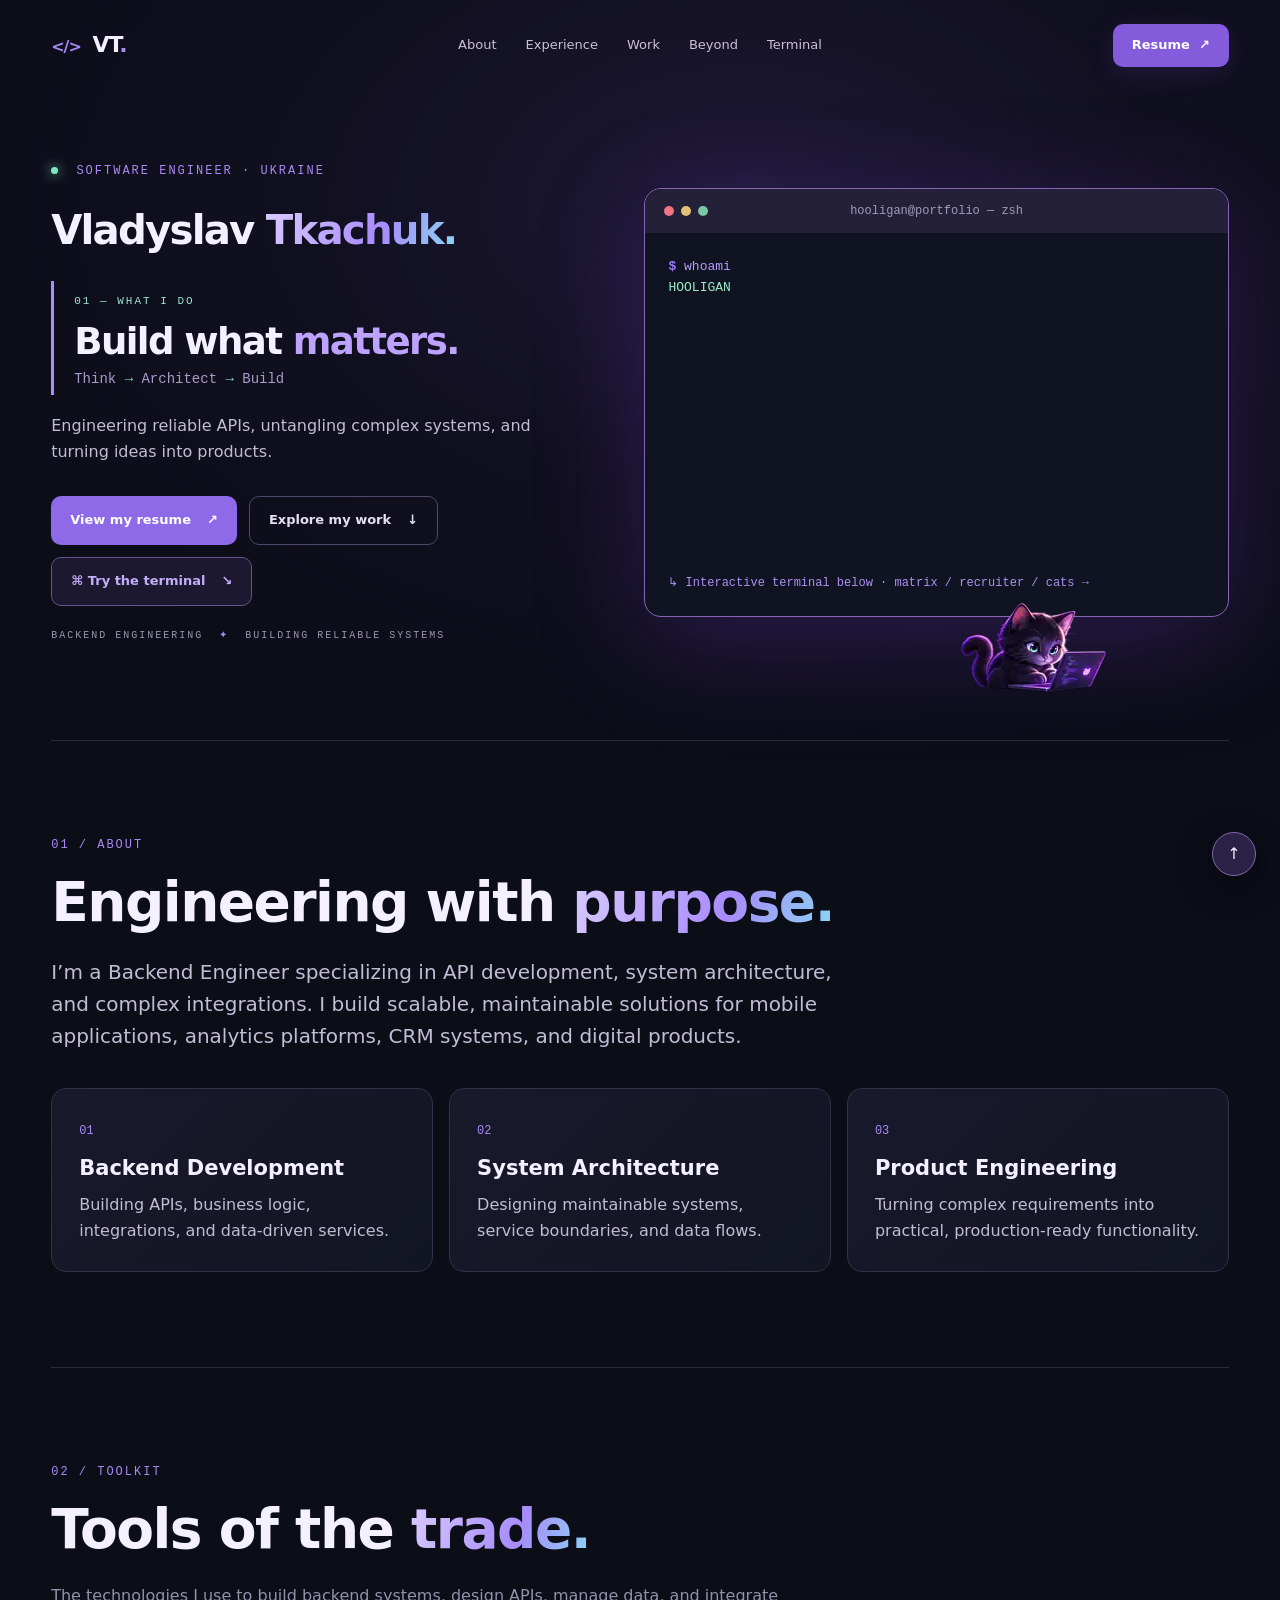
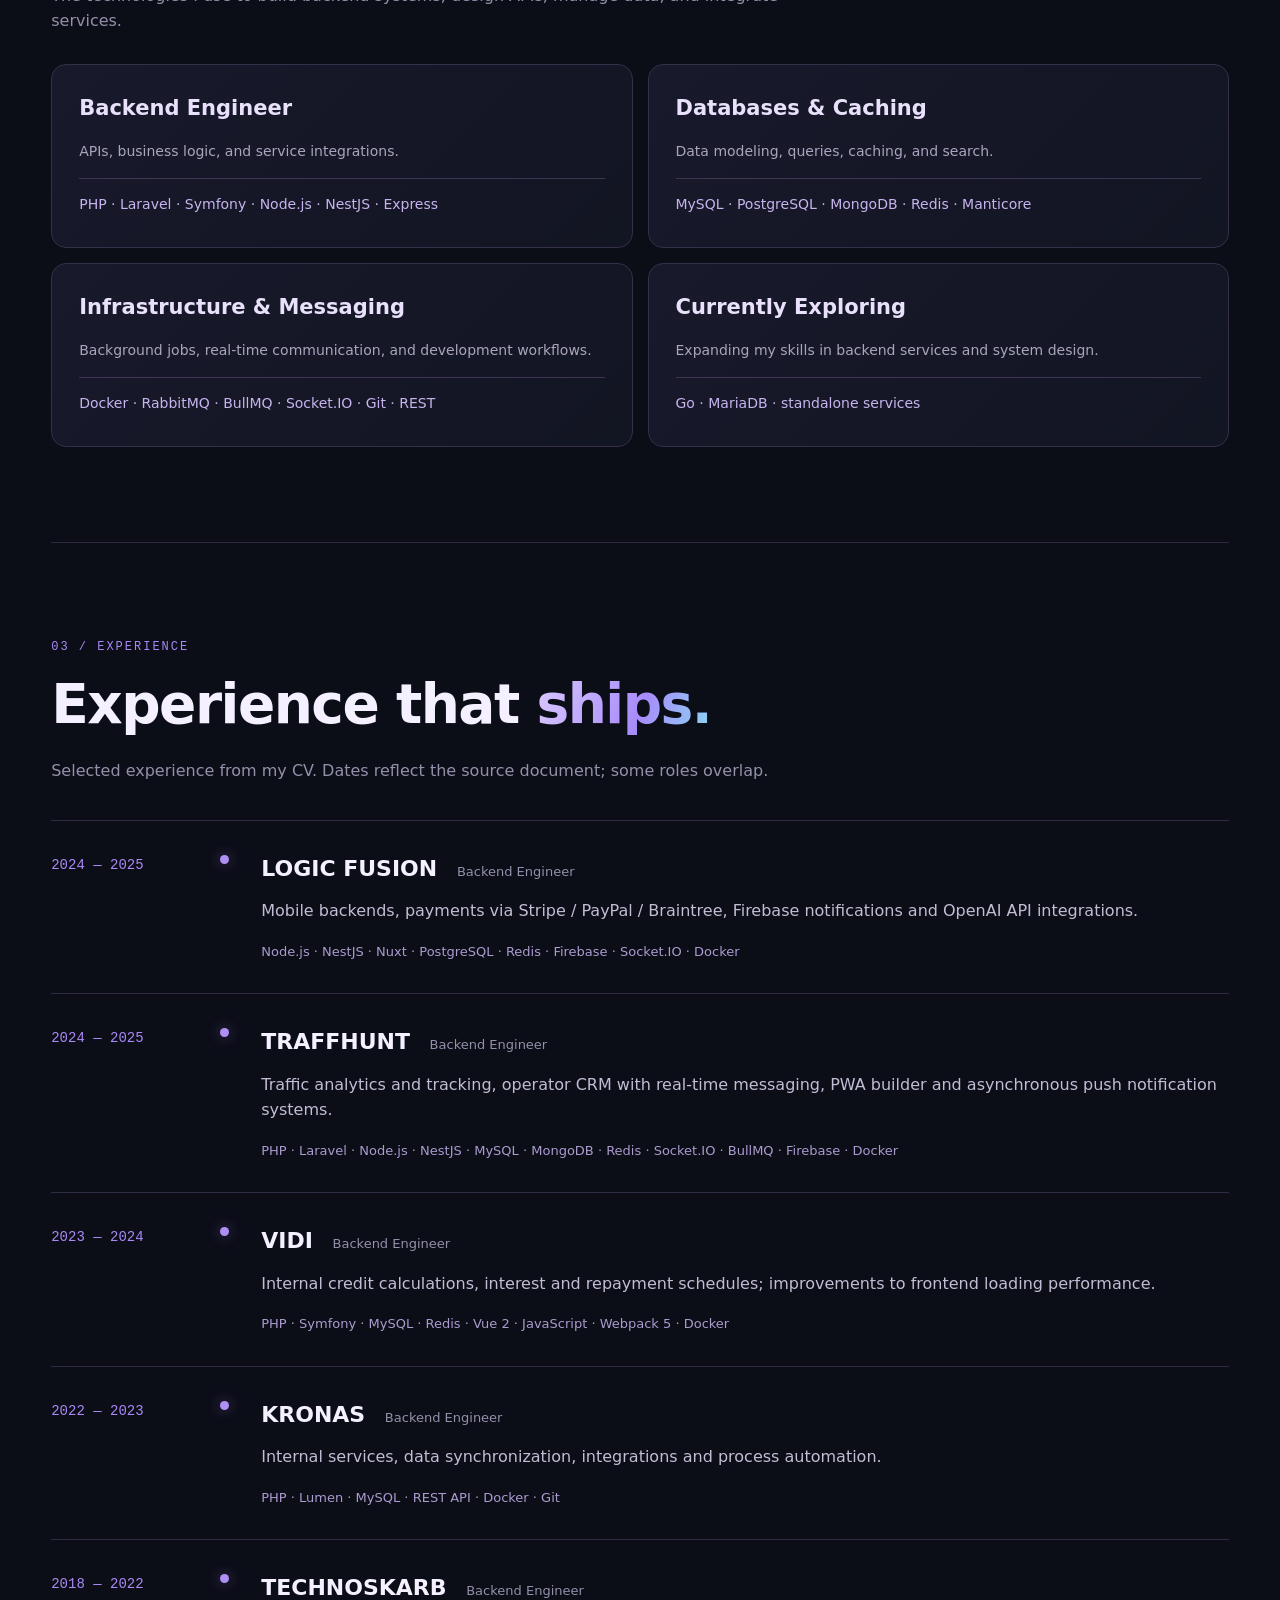
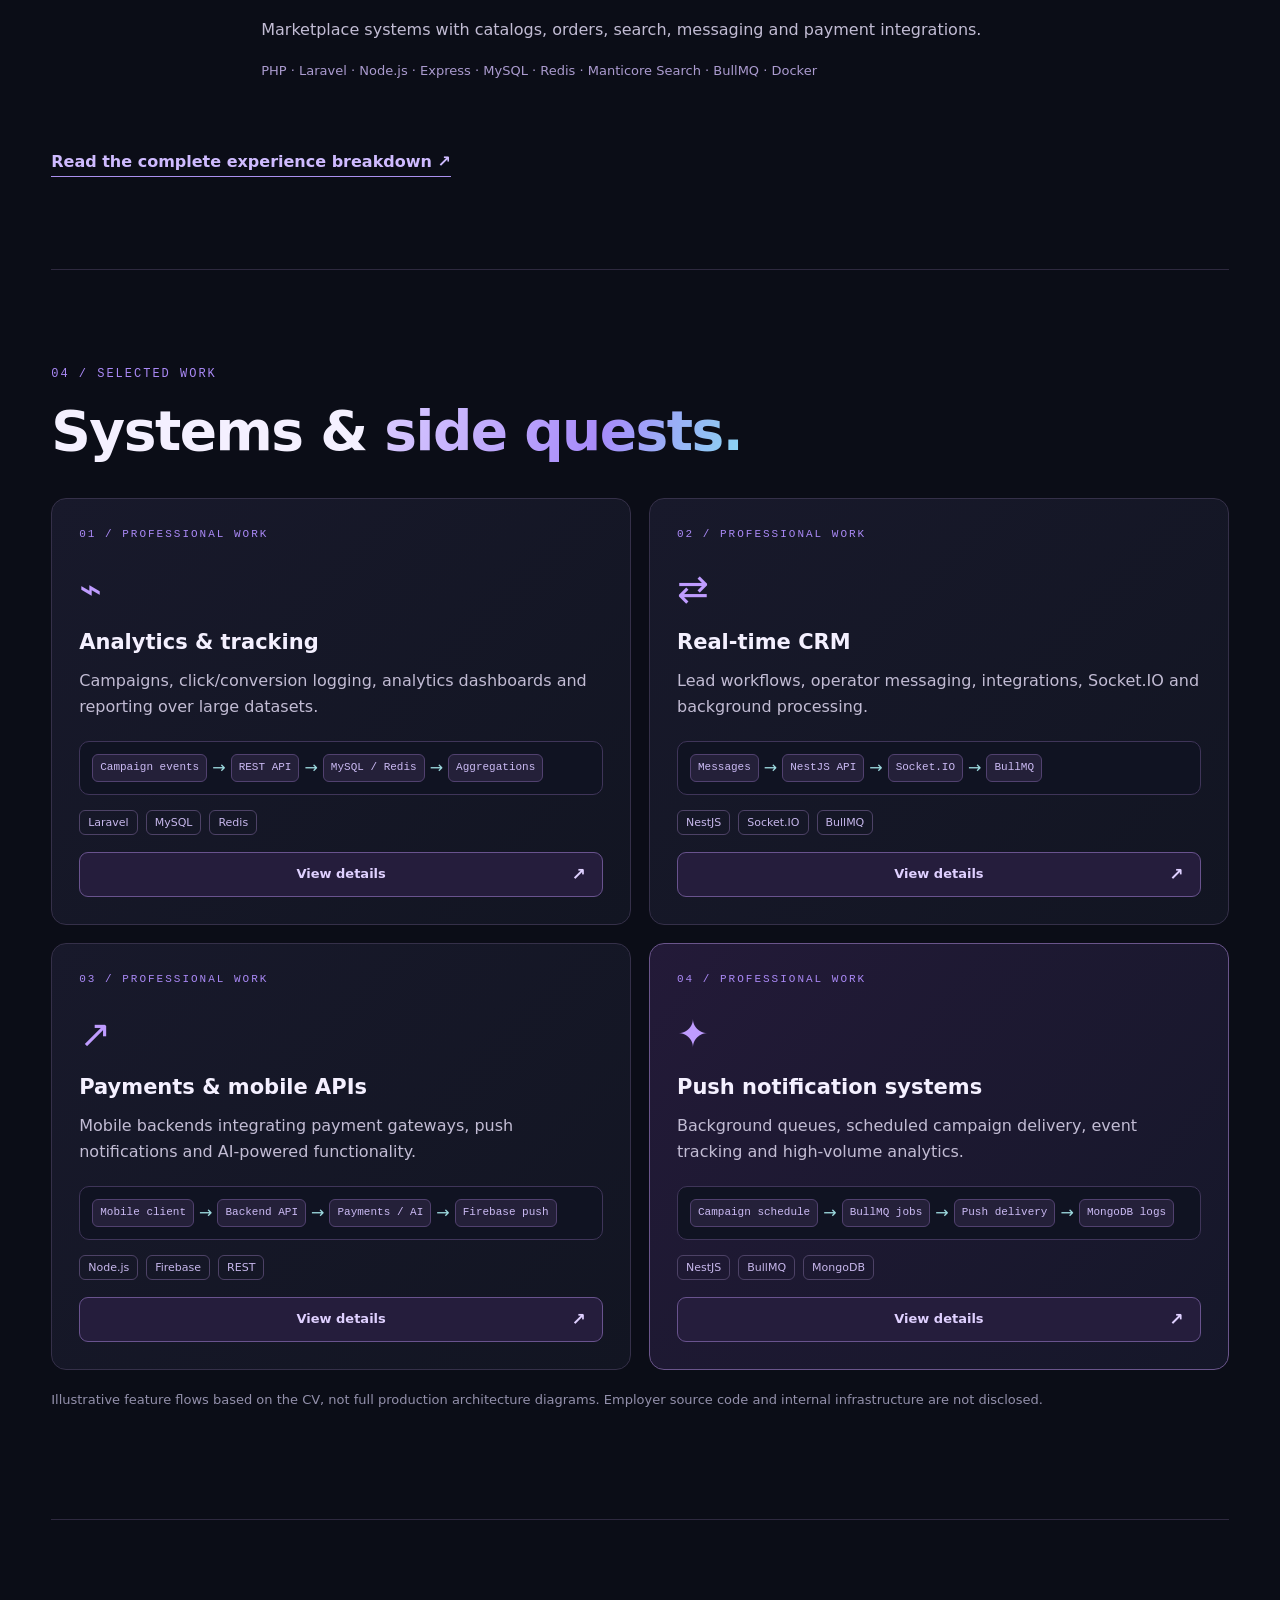
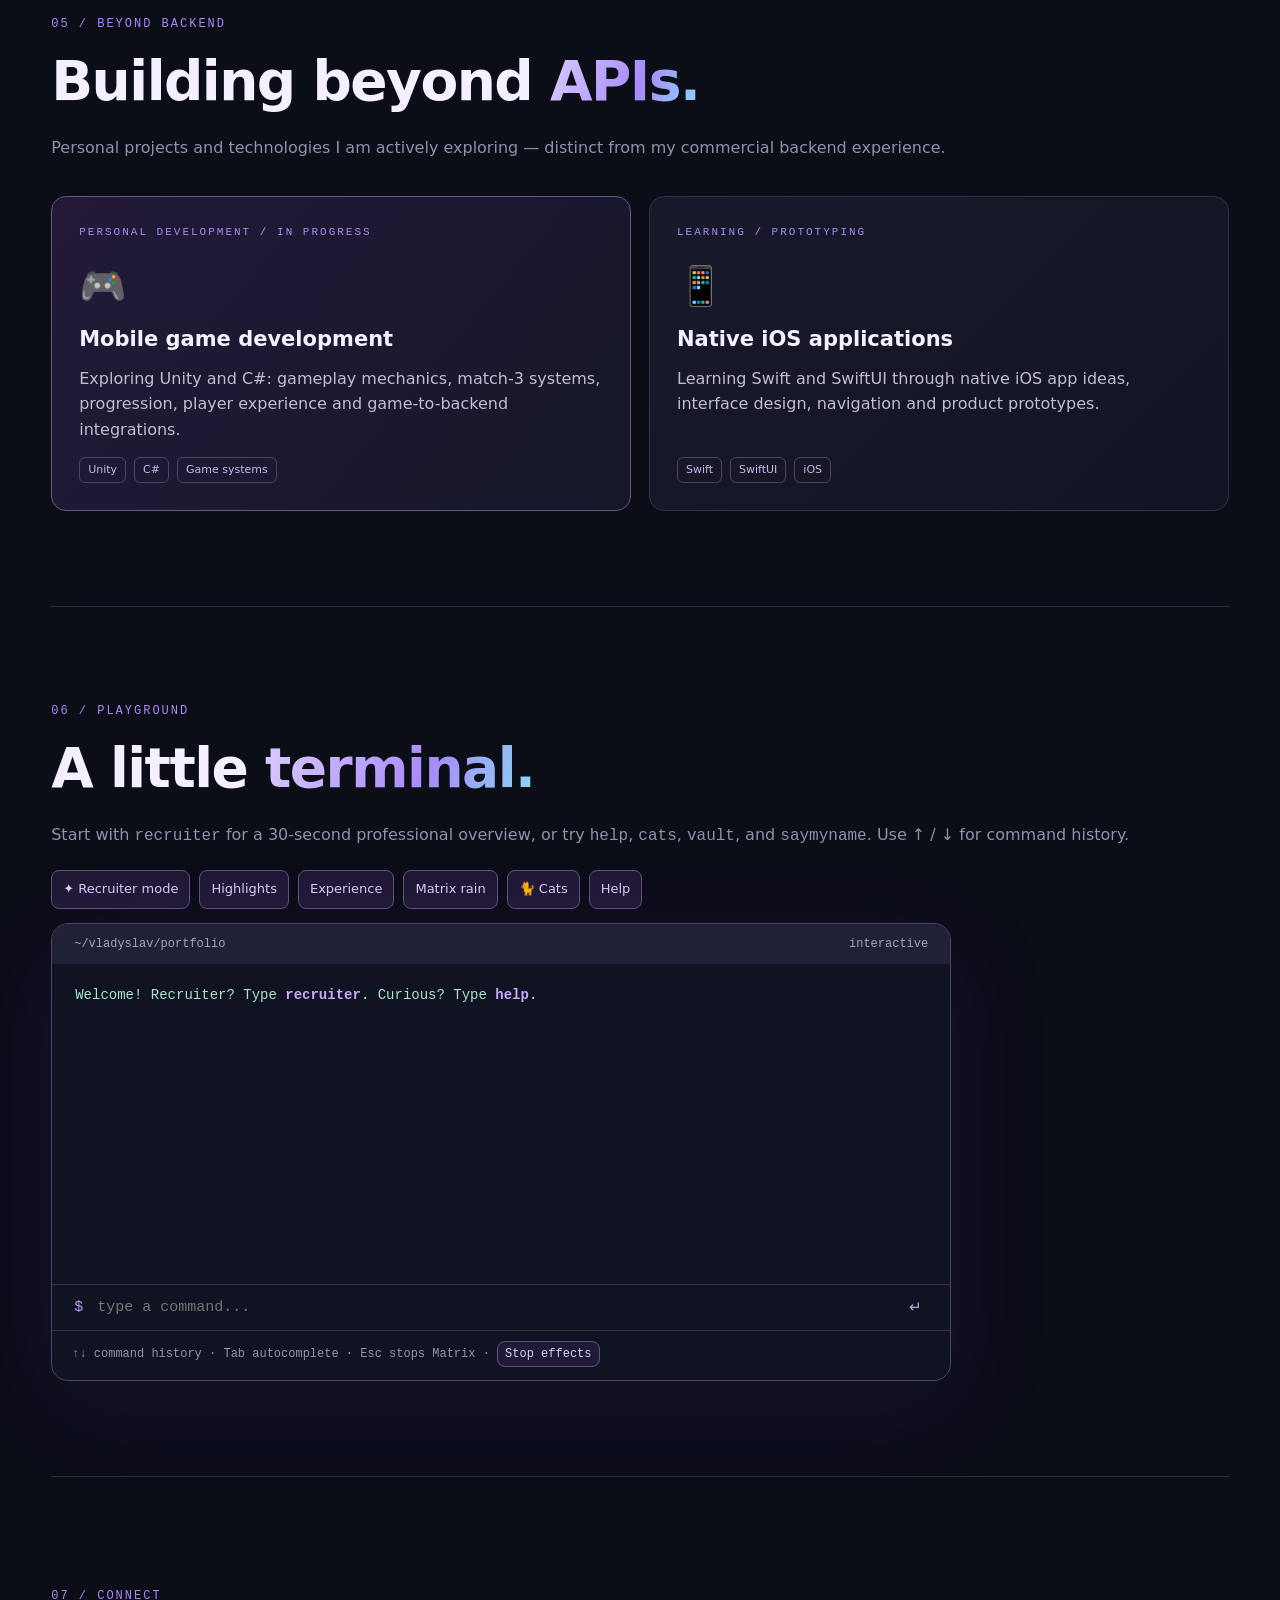
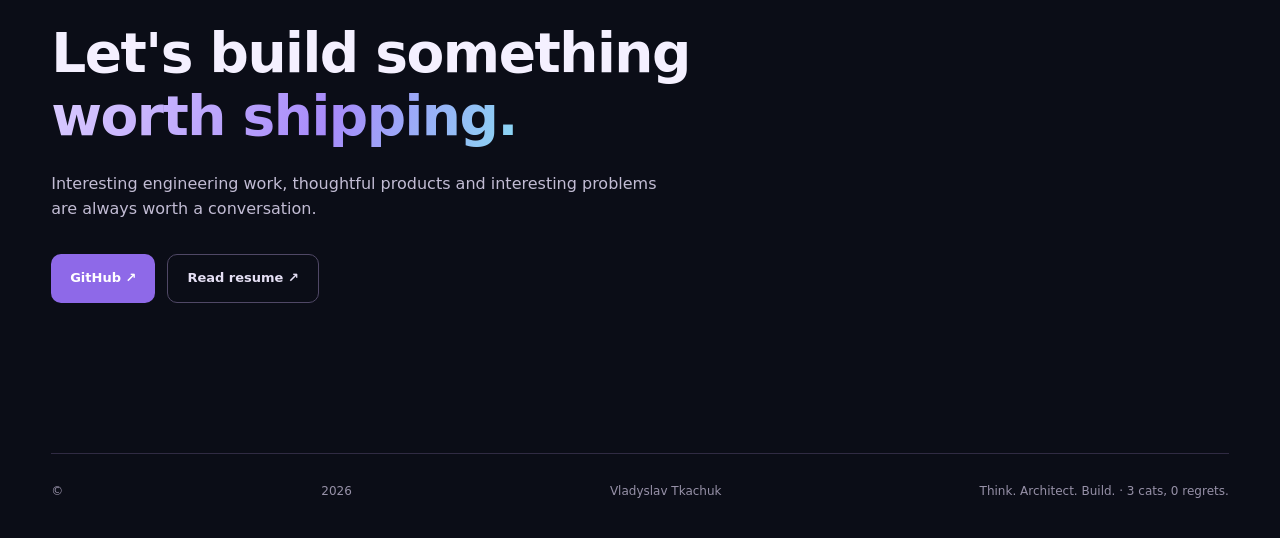
==== commit 886555d0: "Replace old SVG cat with approved illustrated cat" ====
--- a/docs/index.html
+++ b/docs/index.html
@@ -1,8 +1,8 @@
 <!doctype html>
-<html lang="en"><head><meta charset="utf-8"><meta name="viewport" content="width=device-width, initial-scale=1"><meta name="theme-color" content="#0b0d17"><meta name="description" content="Vladyslav Tkachuk — Backend Engineer. PHP, Node.js, APIs, architecture and digital products."><title>Vladyslav Tkachuk — Software Engineer</title><link rel="icon" href="./favicon.svg" type="image/svg+xml"><meta property="og:title" content="Vladyslav Tkachuk — Backend Engineer"><meta property="og:description" content="Backend engineering, real systems and a little terminal magic."><meta property="og:type" content="website"><link rel="stylesheet" href="./style.css?v=17"></head>
+<html lang="en"><head><meta charset="utf-8"><meta name="viewport" content="width=device-width, initial-scale=1"><meta name="theme-color" content="#0b0d17"><meta name="description" content="Vladyslav Tkachuk — Backend Engineer. PHP, Node.js, APIs, architecture and digital products."><title>Vladyslav Tkachuk — Software Engineer</title><link rel="icon" href="./favicon.svg" type="image/svg+xml"><meta property="og:title" content="Vladyslav Tkachuk — Backend Engineer"><meta property="og:description" content="Backend engineering, real systems and a little terminal magic."><meta property="og:type" content="website"><link rel="stylesheet" href="./style.css?v=18"></head>
 <body><div class="ambient"></div><header class="nav shell"><a href="#top" class="brand"><span class="brand-icon">&lt;/&gt;</span> VT<span class="dot">.</span></a><nav aria-label="Main navigation"><a href="#about">About</a><a href="#experience">Experience</a><a href="#projects">Work</a><a href="#beyond">Beyond</a><a href="#terminal">Terminal</a></nav><div class="nav-actions"><a class="nav-resume" href="./resume.html">Resume <span aria-hidden="true">↗</span></a><details class="mobile-menu"><summary aria-label="Open navigation">☰ Menu</summary><div class="mobile-menu-panel"><a href="#about">About</a><a href="#experience">Experience</a><a href="#projects">Work</a><a href="#beyond">Beyond Backend</a><a href="#terminal">Terminal</a></div></details></div></header>
 <main id="top" class="shell"><section class="hero"><div class="hero-copy"><div class="eyebrow"><span class="pulse"></span> SOFTWARE ENGINEER · UKRAINE</div><h1 class="hero-name">Vladyslav <span>Tkachuk.</span></h1><div class="hero-statement"><span class="hero-statement-label">01 — WHAT I DO</span><h2>Build what <em>matters.</em></h2><p class="hero-subline">Think <span>→</span> Architect <span>→</span> Build</p></div><p>Engineering reliable APIs, untangling complex systems, and turning ideas into products.</p><div class="hero-actions"><a class="button primary" href="./resume.html">View my resume <span>↗</span></a><a class="button ghost" href="#projects">Explore my work <span>↓</span></a><a class="button terminal-cta" href="#terminal">⌘ Try the terminal <span>↘</span></a></div><div class="micro">BACKEND ENGINEERING <span>✦</span> BUILDING RELIABLE SYSTEMS</div></div>
-<div class="terminal-card hero-terminal-v5" aria-label="Animated portfolio terminal"><div class="terminal-bar"><div class="lights"><i></i><i></i><i></i></div><span>hooligan@portfolio — zsh</span></div><div class="terminal-body hero-terminal-body"><div id="hero-terminal-output" class="hero-terminal-output" aria-live="off"><p><b>$</b> whoami</p><div class="mint">HOOLIGAN</div><p><b>$</b> cat skills.txt</p><div>PHP · Laravel · Node.js · NestJS</div><p><b>$</b> cat cats.txt</p><div class="mint">Ванілька · Пончик · Зефірка</div><p><b>$</b> sudo make coffee</p><div>Permission denied. Cats are in charge.</div><p><b>$</b> <i class="cursor"></i></p></div><a class="terminal-hint" href="#terminal">↳ Interactive terminal below · matrix / recruiter / cats →</a></div></div><div class="cat-companion" aria-hidden="true"><div class="cat-companion-glow"></div><div class="cat-walker"><svg viewBox="0 0 232 148" xmlns="http://www.w3.org/2000/svg" focusable="false"><defs><linearGradient id="catFur" x1="0" y1="0" x2="1" y2="1"><stop stop-color="#3d335c"/><stop offset="1" stop-color="#18192c"/></linearGradient><linearGradient id="catScreen" x1="0" y1="0" x2="1" y2="1"><stop stop-color="#302357"/><stop offset="1" stop-color="#15182d"/></linearGradient></defs><ellipse cx="122" cy="137" rx="86" ry="6" fill="#9d73e8" opacity=".16"/><g class="cat-tail"><path d="M79 105C50 120 28 109 34 86C37 75 48 74 53 81" fill="none" stroke="#211d35" stroke-width="19" stroke-linecap="round"/><path d="M79 105C50 120 28 109 34 86C37 75 48 74 53 81" fill="none" stroke="#51416f" stroke-width="13" stroke-linecap="round"/></g><g class="cat-body"><ellipse cx="105" cy="103" rx="40" ry="28" fill="url(#catFur)" stroke="#9881c4" stroke-width="1.5"/><path d="M75 119Q68 131 80 132H95Q102 129 93 124M112 124Q105 132 119 132H134Q141 128 129 122" fill="#302944" stroke="#9986bd" stroke-width="1.5"/><path d="M68 70L73 38Q76 32 84 42L96 52Q108 48 124 53L142 39Q150 33 151 45L153 78" fill="url(#catFur)" stroke="#a189d2" stroke-width="2" stroke-linejoin="round"/><path d="M78 45L81 59L91 53M141 46L141 60L132 54" fill="#bb8cc2" opacity=".85"/><ellipse cx="112" cy="77" rx="45" ry="36" fill="url(#catFur)" stroke="#a189d2" stroke-width="2"/><path d="M82 78Q90 72 98 78M121 78Q129 72 137 78" stroke="#bbffdc" stroke-width="3.5" fill="none" stroke-linecap="round"/><path d="M105 90L111 94L117 90Z" fill="#d7b0c9"/><path d="M111 94Q106 101 102 97M111 94Q116 101 120 97" fill="none" stroke="#bb9dbb" stroke-width="1.8" stroke-linecap="round"/><g stroke="#9685b7" stroke-width="1.4" opacity=".72"><path d="M92 93L72 90M91 98L71 100M130 93L150 90M131 98L151 100"/></g><path d="M91 113Q103 117 114 113" stroke="#8875b1" stroke-width="2" fill="none"/></g><g class="cat-laptop"><path d="M120 102L125 65Q126 60 132 60H198Q204 60 203 67L198 110Z" fill="url(#catScreen)" stroke="#a98bed" stroke-width="2.5" stroke-linejoin="round"/><path d="M133 74H160M133 82H183M133 90H174" stroke="#9ce9c8" stroke-width="2.3" opacity=".85" stroke-linecap="round"/><path d="M133 98H153" stroke="#ad8fff" stroke-width="2.3" stroke-linecap="round"/><path d="M115 111H204L215 119Q217 122 209 123H111Q105 122 110 118Z" fill="#4b3d6b" stroke="#b097ed" stroke-width="2"/><path d="M151 116H172" stroke="#c5b0ff" stroke-width="2" stroke-linecap="round"/><circle cx="164" cy="106" r="2.5" fill="#bba1ff"/></g><g class="cat-paw"><path d="M122 115Q130 105 140 113L147 121Q141 128 130 125Z" fill="#453654" stroke="#aa95d1" stroke-width="1.5"/></g><g class="cat-sparkles" fill="#bca3ff"><path d="M184 44L187 35L190 44L199 47L190 50L187 59L184 50L175 47Z"/><circle cx="211" cy="61" r="2"/><circle cx="164" cy="34" r="2"/></g></svg></div></div></section>
+<div class="terminal-card hero-terminal-v5" aria-label="Animated portfolio terminal"><div class="terminal-bar"><div class="lights"><i></i><i></i><i></i></div><span>hooligan@portfolio — zsh</span></div><div class="terminal-body hero-terminal-body"><div id="hero-terminal-output" class="hero-terminal-output" aria-live="off"><p><b>$</b> whoami</p><div class="mint">HOOLIGAN</div><p><b>$</b> cat skills.txt</p><div>PHP · Laravel · Node.js · NestJS</div><p><b>$</b> cat cats.txt</p><div class="mint">Ванілька · Пончик · Зефірка</div><p><b>$</b> sudo make coffee</p><div>Permission denied. Cats are in charge.</div><p><b>$</b> <i class="cursor"></i></p></div><a class="terminal-hint" href="#terminal">↳ Interactive terminal below · matrix / recruiter / cats →</a></div></div><div class="cat-companion" aria-hidden="true"><img class="cat-companion-image" src="./assets/coding-cat.webp" alt="" width="150" height="112" decoding="async"></div></section>
 <section id="about" class="section"><div class="section-meta">01 / ABOUT</div><h2>Engineering with <em>purpose.</em></h2><p class="lead">I’m a Backend Engineer specializing in API development, system architecture, and complex integrations. I build scalable, maintainable solutions for mobile applications, analytics platforms, CRM systems, and digital products.</p><div class="values"><article><span>01</span><h3>Backend Development</h3><p>Building APIs, business logic, integrations, and data-driven services.</p></article><article><span>02</span><h3>System Architecture</h3><p>Designing maintainable systems, service boundaries, and data flows.</p></article><article><span>03</span><h3>Product Engineering</h3><p>Turning complex requirements into practical, production-ready functionality.</p></article></div></section>
 <section id="toolkit" class="section"><div class="section-meta">02 / TOOLKIT</div><h2>Tools of the <em>trade.</em></h2><p class="muted toolkit-intro">The technologies I use to build backend systems, design APIs, manage data, and integrate services.</p><div class="skill-groups"><div><h3>Backend Engineer</h3><p class="skill-description">APIs, business logic, and service integrations.</p><p class="skill-stack">PHP · Laravel · Symfony · Node.js · NestJS · Express</p></div><div><h3>Databases &amp; Caching</h3><p class="skill-description">Data modeling, queries, caching, and search.</p><p class="skill-stack">MySQL · PostgreSQL · MongoDB · Redis · Manticore</p></div><div><h3>Infrastructure &amp; Messaging</h3><p class="skill-description">Background jobs, real-time communication, and development workflows.</p><p class="skill-stack">Docker · RabbitMQ · BullMQ · Socket.IO · Git · REST</p></div><div><h3>Currently Exploring</h3><p class="skill-description">Expanding my skills in backend services and system design.</p><p class="skill-stack">Go · MariaDB · standalone services</p></div></div></section>
 <section id="experience" class="section"><div class="section-meta">03 / EXPERIENCE</div><h2>Experience that <em>ships.</em></h2><p class="muted">Selected experience from my CV. Dates reflect the source document; some roles overlap.</p><div class="timeline">
--- a/docs/style.css
+++ b/docs/style.css
@@ -82,3 +82,6 @@
 
 /* Toolkit 2.0: clear descriptions and separated technology stacks */
 .toolkit-intro{max-width:760px;margin:0 0 22px}.skill-groups .skill-description{color:#aaa4bd;font-size:14px;line-height:1.55;margin:8px 0 16px}.skill-groups .skill-stack{border-top:1px solid #3e3555;padding-top:14px;color:#c7b4ee;font-size:14px;line-height:1.7;margin-top:auto}.skill-groups>div{display:flex;flex-direction:column;min-width:0}.skill-groups h3{margin-top:0}
+
+/* Decorative coding cat beneath the hero terminal */
+.hero{position:relative}.cat-companion{position:absolute;right:clamp(0px,3vw,42px);bottom:0;width:232px;height:148px;pointer-events:none;z-index:1;isolation:isolate}.cat-companion-glow{position:absolute;inset:26px 8px 0;border-radius:50%;background:radial-gradient(ellipse,#a678f328,transparent 70%);filter:blur(17px)}.cat-walker{position:relative;width:100%;height:100%;filter:drop-shadow(0 10px 16px #08061188);animation:cat-walk-then-code 16s ease-in-out infinite}.cat-walker svg{width:100%;height:100%;overflow:visible}.cat-tail{transform-origin:76px 105px;animation:cat-tail-swish 2.5s ease-in-out infinite}.cat-laptop{transform-origin:155px 115px;animation:cat-laptop-appear 16s ease-in-out infinite}.cat-paw{transform-origin:133px 118px;animation:cat-paw-type .38s ease-in-out infinite}.cat-sparkles{animation:cat-code-sparkle 2s ease-in-out infinite}.cat-body{animation:cat-breathe 2.8s ease-in-out infinite;transform-origin:108px 112px}@keyframes cat-walk-then-code{0%,5%{transform:translateX(-90px)}20%,68%{transform:translateX(0)}78%{transform:translateX(10px)}100%{transform:translateX(-90px)}}@keyframes cat-tail-swish{0%,100%{transform:rotate(-7deg)}50%{transform:rotate(9deg)}}@keyframes cat-breathe{0%,100%{transform:translateY(0)}50%{transform:translateY(1.5px)}}@keyframes cat-laptop-appear{0%,16%,82%,100%{opacity:0;transform:translateY(13px) scale(.9)}24%,75%{opacity:1;transform:translateY(0) scale(1)}}@keyframes cat-paw-type{0%,100%{transform:translateY(0)}50%{transform:translateY(-4px)}}@keyframes cat-code-sparkle{0%,100%{opacity:.25}50%{opacity:1}}@media(max-width:900px){.cat-companion{display:none}}@media(prefers-reduced-motion:reduce){.cat-walker,.cat-tail,.cat-body,.cat-laptop,.cat-paw,.cat-sparkles{animation:none!important}.cat-laptop{opacity:1!important}}
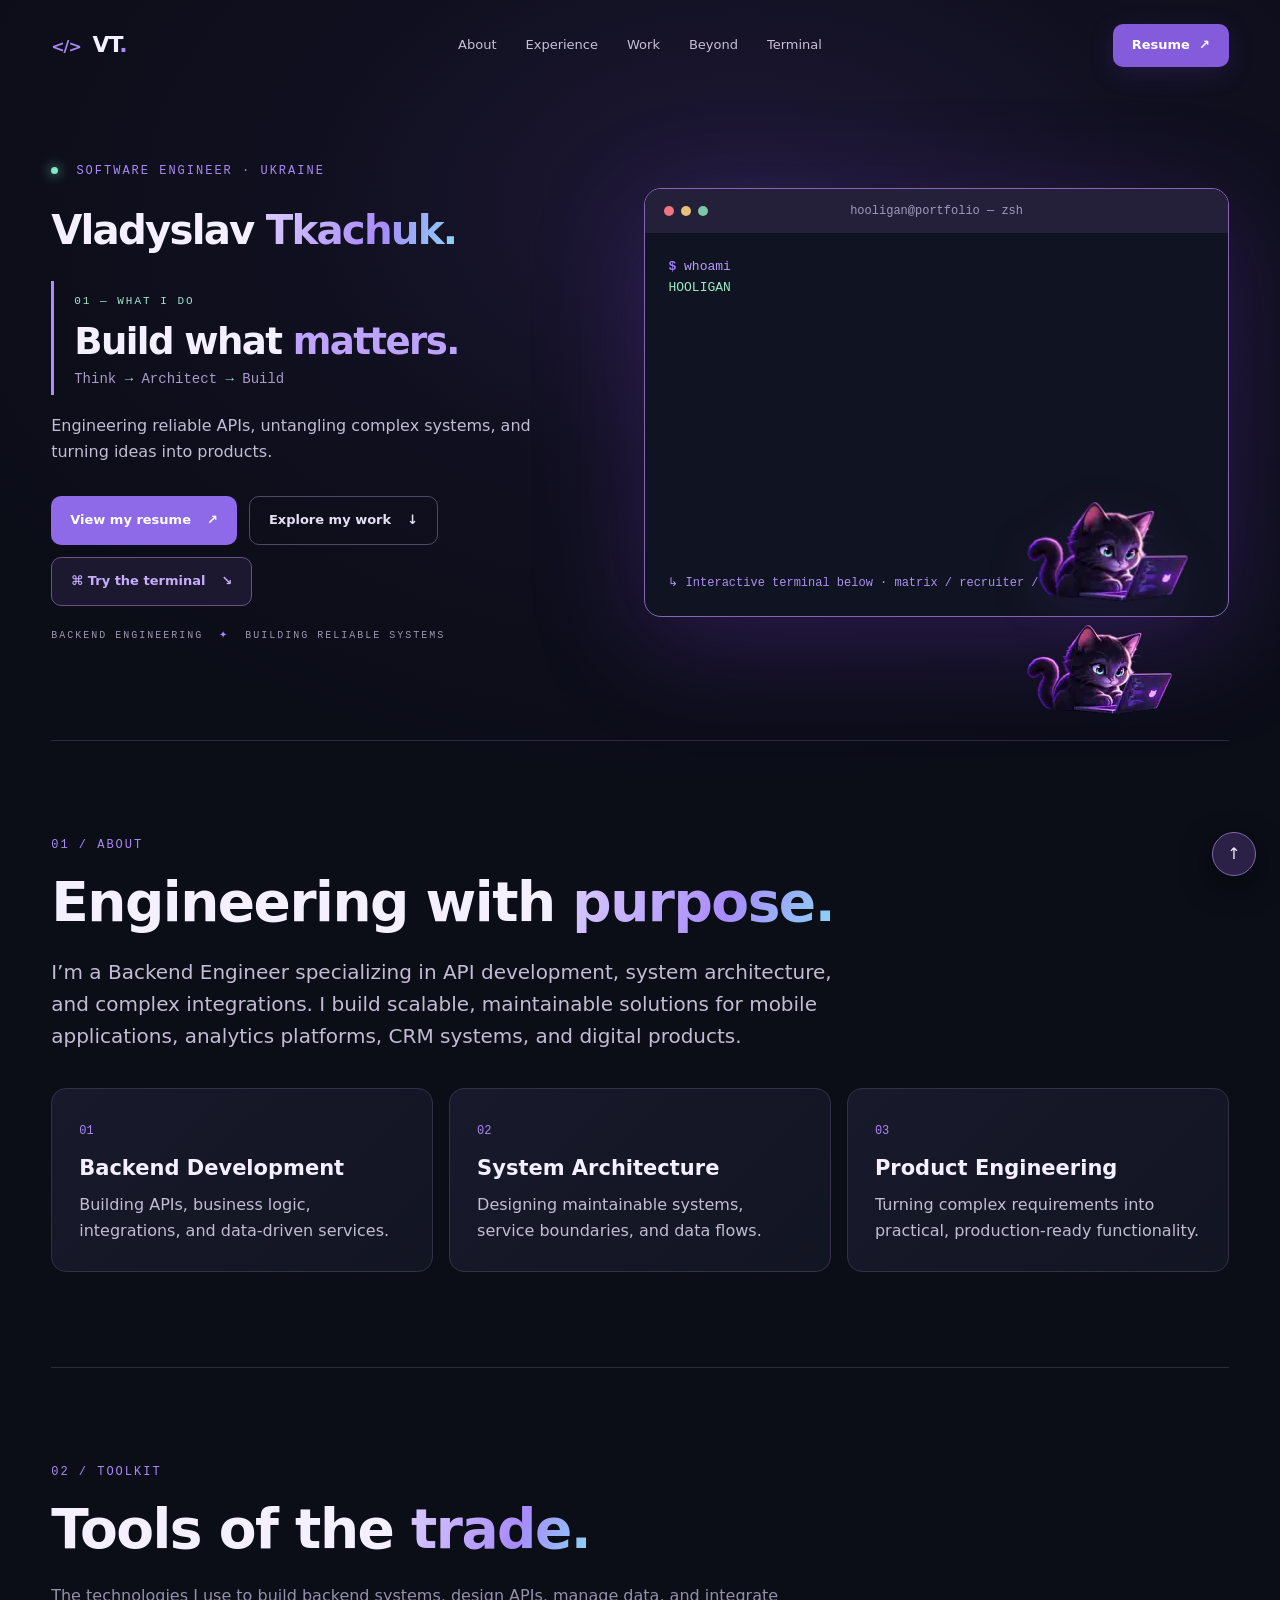
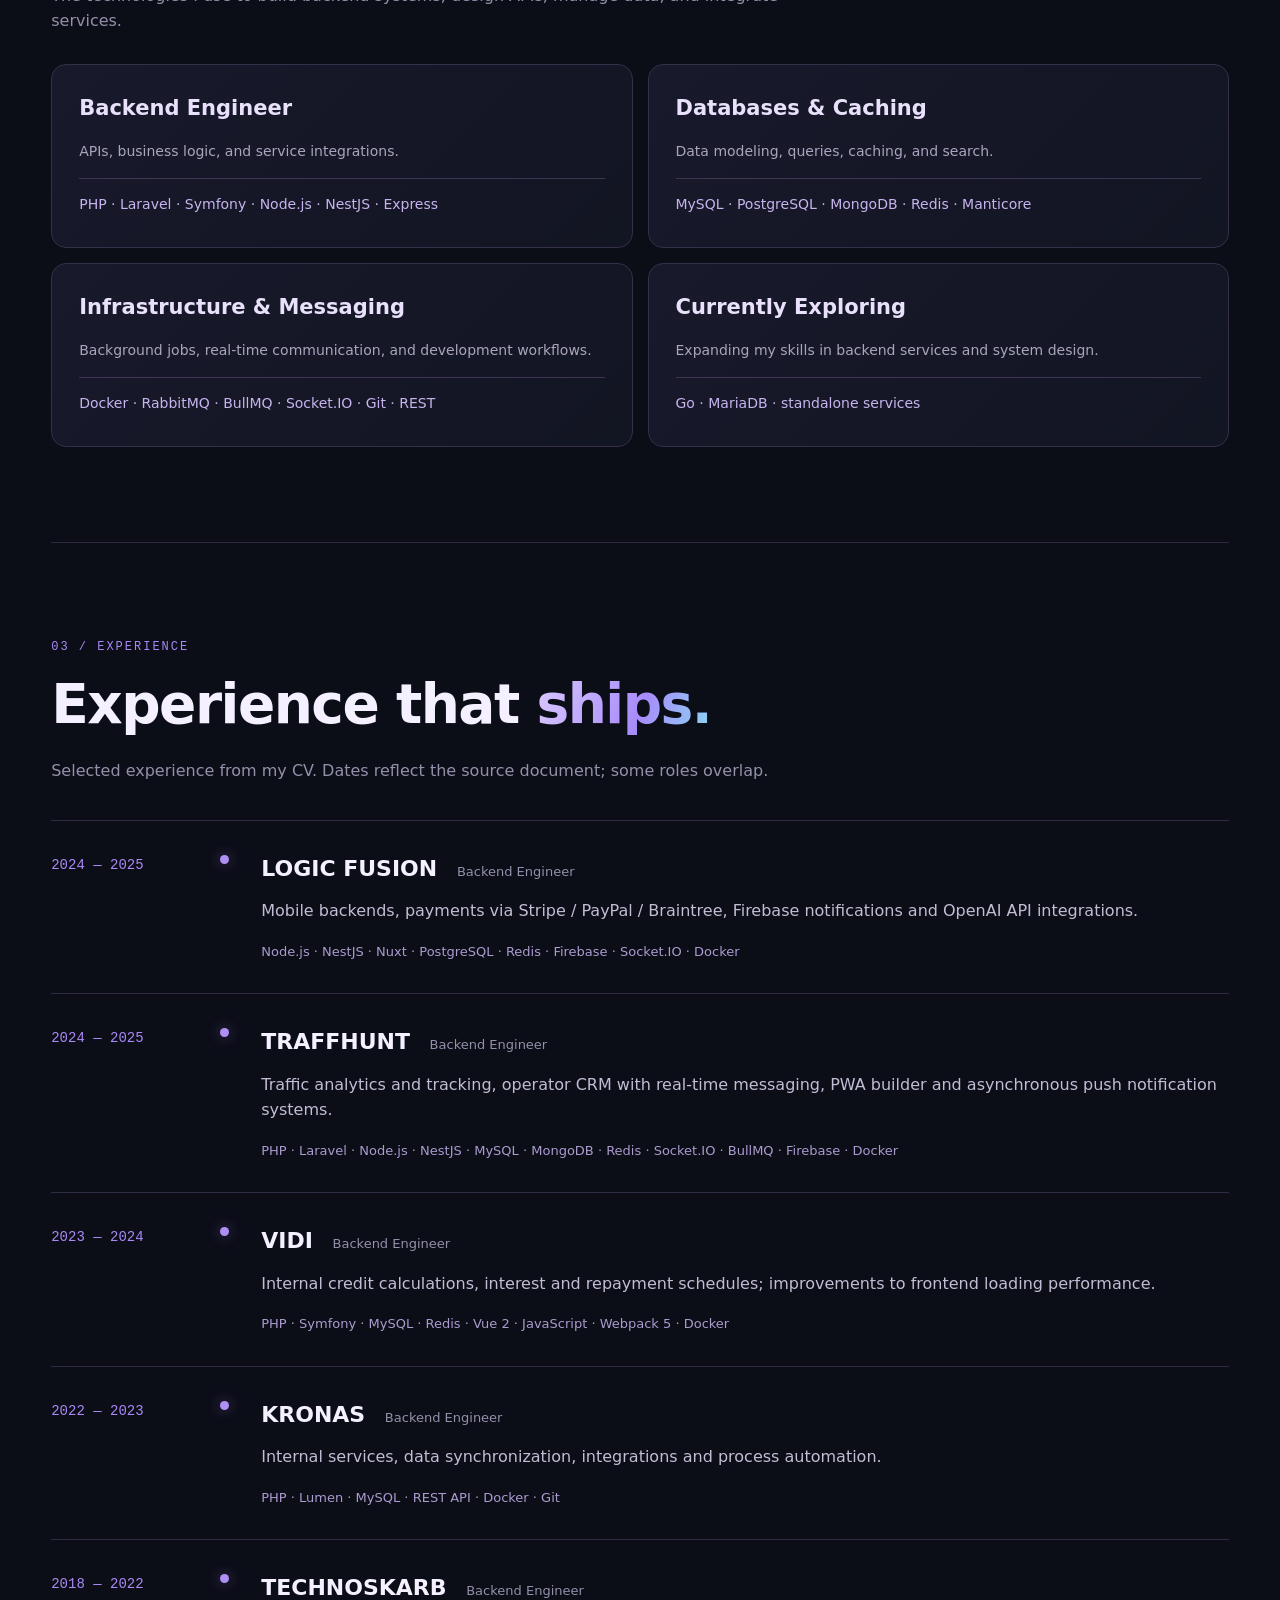
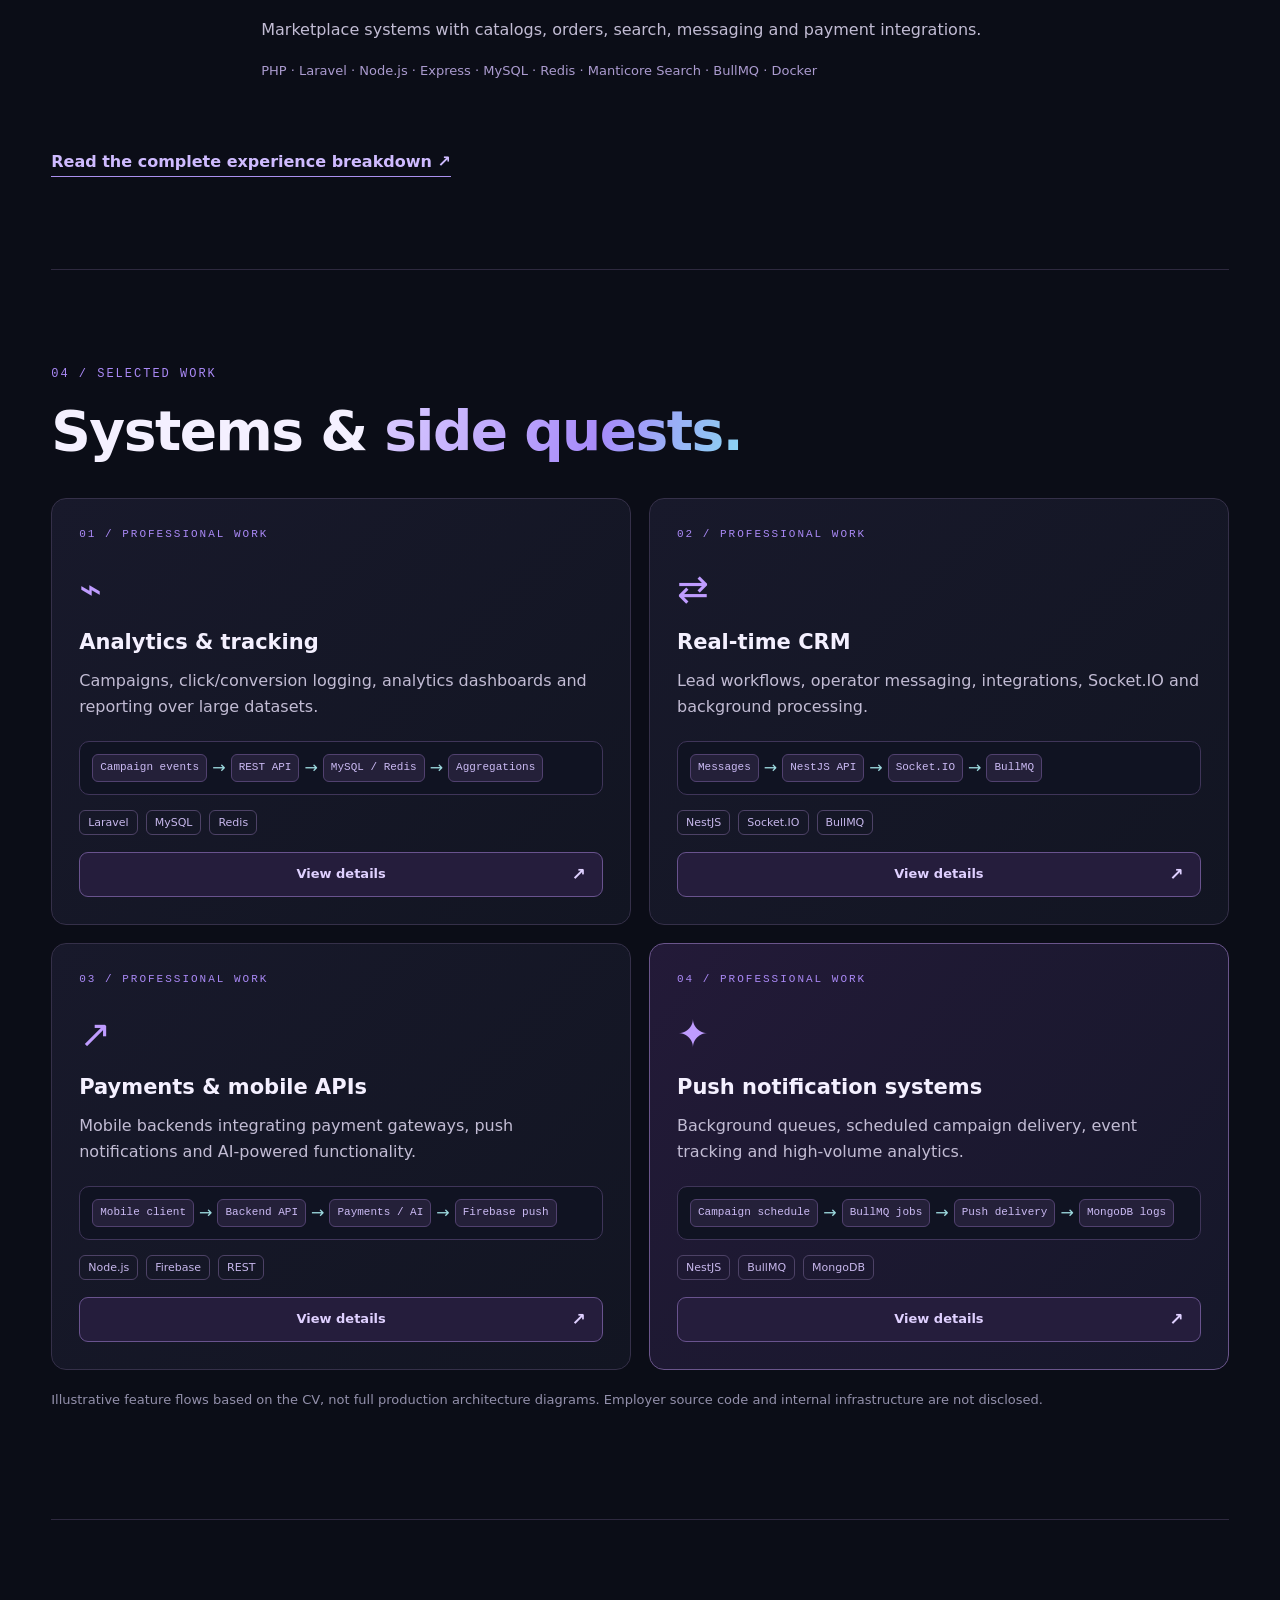
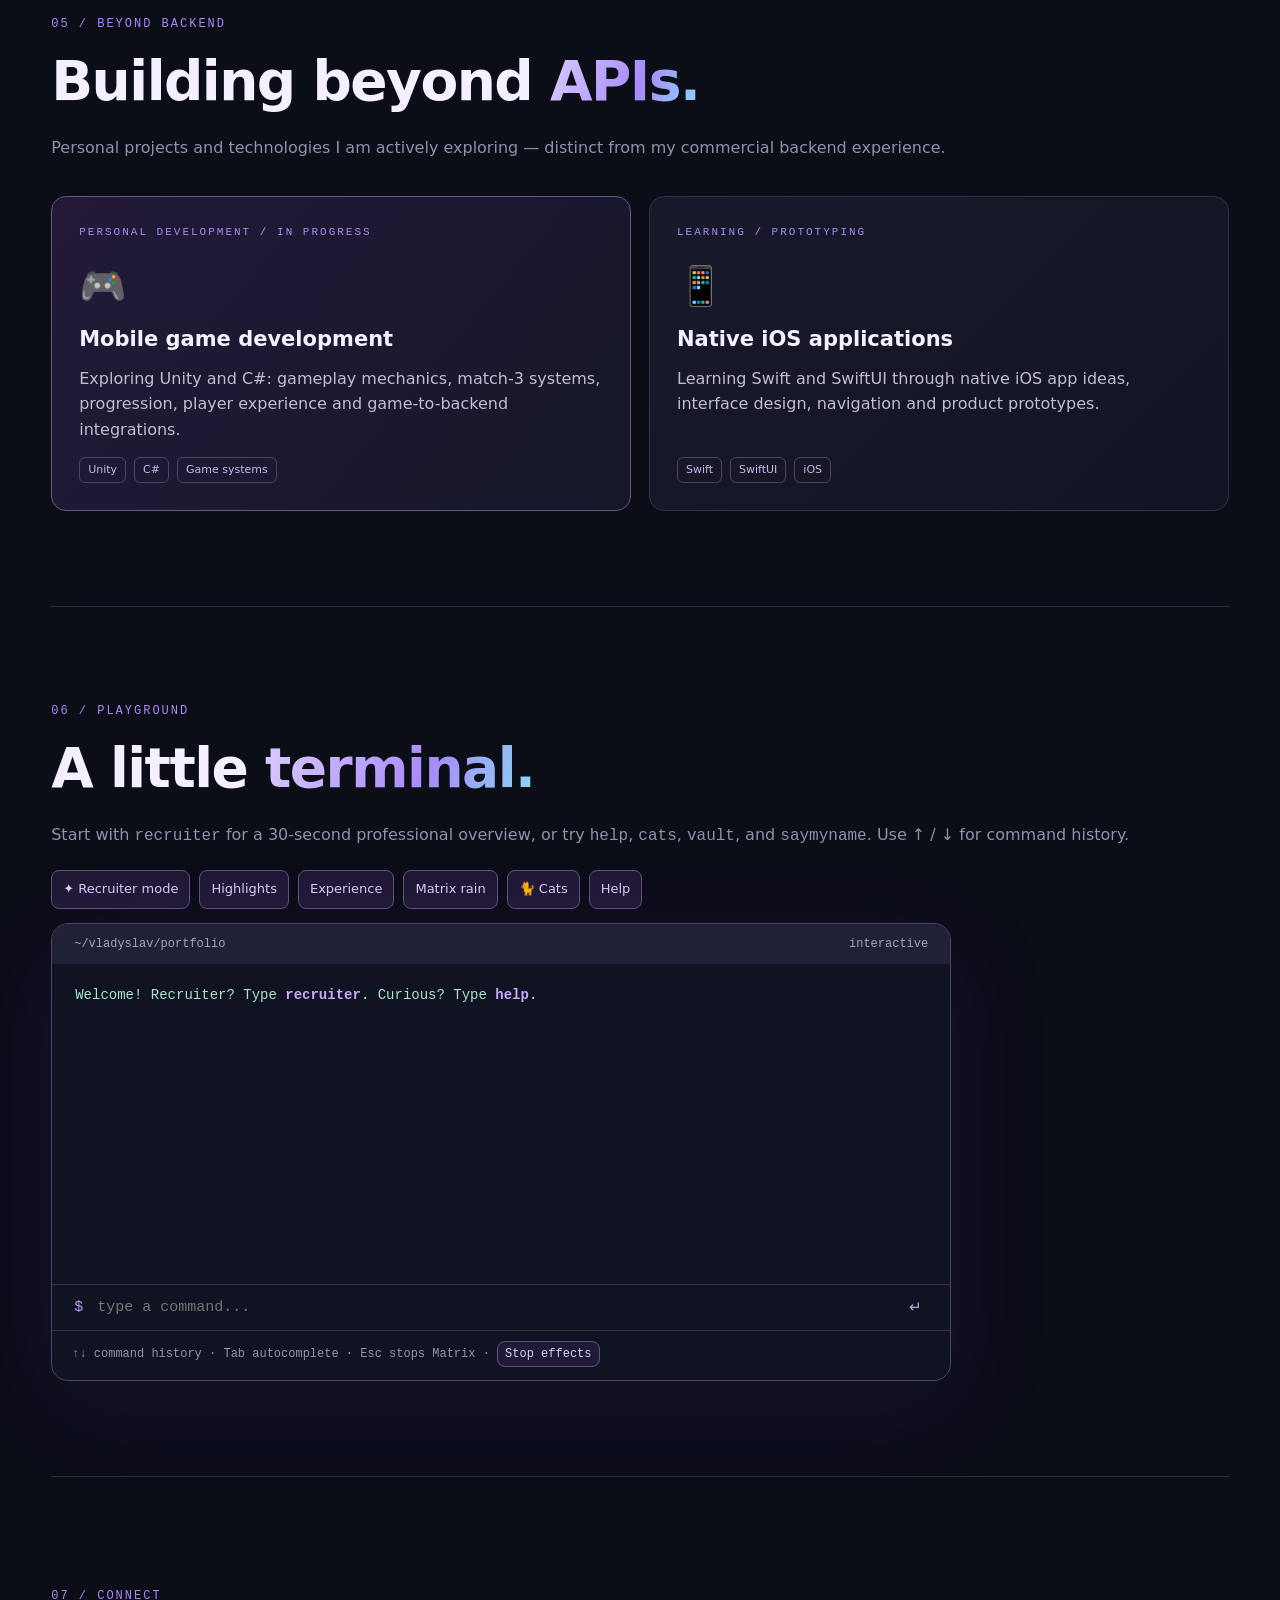
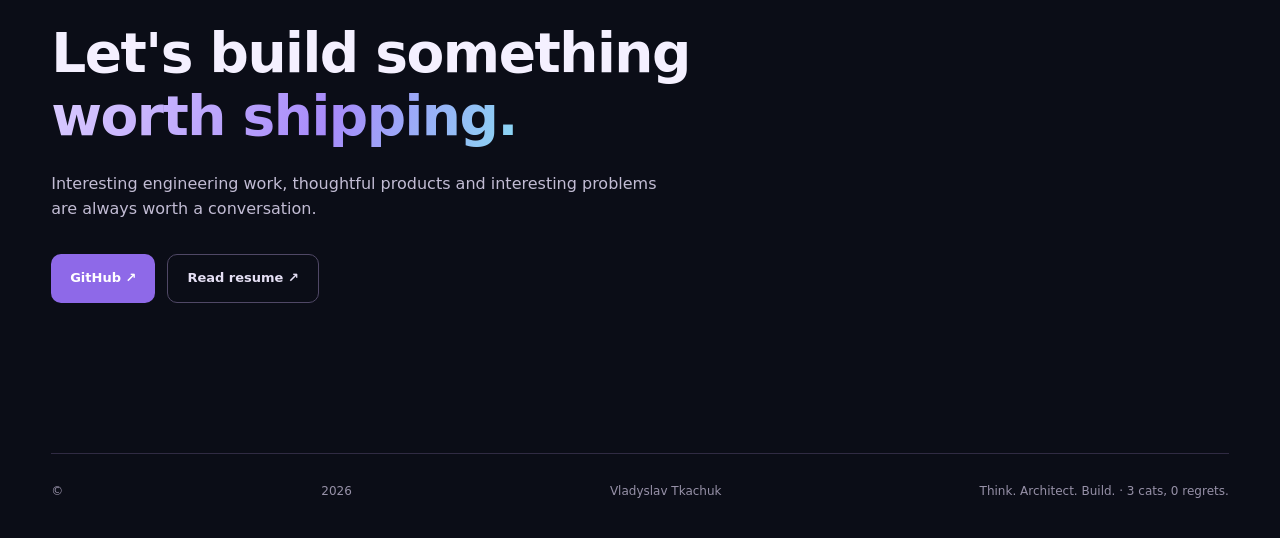
==== commit 035d289e: "Add typing overlays to illustrated cat" ====
--- a/docs/index.html
+++ b/docs/index.html
@@ -1,8 +1,8 @@
 <!doctype html>
-<html lang="en"><head><meta charset="utf-8"><meta name="viewport" content="width=device-width, initial-scale=1"><meta name="theme-color" content="#0b0d17"><meta name="description" content="Vladyslav Tkachuk — Backend Engineer. PHP, Node.js, APIs, architecture and digital products."><title>Vladyslav Tkachuk — Software Engineer</title><link rel="icon" href="./favicon.svg" type="image/svg+xml"><meta property="og:title" content="Vladyslav Tkachuk — Backend Engineer"><meta property="og:description" content="Backend engineering, real systems and a little terminal magic."><meta property="og:type" content="website"><link rel="stylesheet" href="./style.css?v=18"></head>
+<html lang="en"><head><meta charset="utf-8"><meta name="viewport" content="width=device-width, initial-scale=1"><meta name="theme-color" content="#0b0d17"><meta name="description" content="Vladyslav Tkachuk — Backend Engineer. PHP, Node.js, APIs, architecture and digital products."><title>Vladyslav Tkachuk — Software Engineer</title><link rel="icon" href="./favicon.svg" type="image/svg+xml"><meta property="og:title" content="Vladyslav Tkachuk — Backend Engineer"><meta property="og:description" content="Backend engineering, real systems and a little terminal magic."><meta property="og:type" content="website"><link rel="stylesheet" href="./style.css?v=19"></head>
 <body><div class="ambient"></div><header class="nav shell"><a href="#top" class="brand"><span class="brand-icon">&lt;/&gt;</span> VT<span class="dot">.</span></a><nav aria-label="Main navigation"><a href="#about">About</a><a href="#experience">Experience</a><a href="#projects">Work</a><a href="#beyond">Beyond</a><a href="#terminal">Terminal</a></nav><div class="nav-actions"><a class="nav-resume" href="./resume.html">Resume <span aria-hidden="true">↗</span></a><details class="mobile-menu"><summary aria-label="Open navigation">☰ Menu</summary><div class="mobile-menu-panel"><a href="#about">About</a><a href="#experience">Experience</a><a href="#projects">Work</a><a href="#beyond">Beyond Backend</a><a href="#terminal">Terminal</a></div></details></div></header>
 <main id="top" class="shell"><section class="hero"><div class="hero-copy"><div class="eyebrow"><span class="pulse"></span> SOFTWARE ENGINEER · UKRAINE</div><h1 class="hero-name">Vladyslav <span>Tkachuk.</span></h1><div class="hero-statement"><span class="hero-statement-label">01 — WHAT I DO</span><h2>Build what <em>matters.</em></h2><p class="hero-subline">Think <span>→</span> Architect <span>→</span> Build</p></div><p>Engineering reliable APIs, untangling complex systems, and turning ideas into products.</p><div class="hero-actions"><a class="button primary" href="./resume.html">View my resume <span>↗</span></a><a class="button ghost" href="#projects">Explore my work <span>↓</span></a><a class="button terminal-cta" href="#terminal">⌘ Try the terminal <span>↘</span></a></div><div class="micro">BACKEND ENGINEERING <span>✦</span> BUILDING RELIABLE SYSTEMS</div></div>
-<div class="terminal-card hero-terminal-v5" aria-label="Animated portfolio terminal"><div class="terminal-bar"><div class="lights"><i></i><i></i><i></i></div><span>hooligan@portfolio — zsh</span></div><div class="terminal-body hero-terminal-body"><div id="hero-terminal-output" class="hero-terminal-output" aria-live="off"><p><b>$</b> whoami</p><div class="mint">HOOLIGAN</div><p><b>$</b> cat skills.txt</p><div>PHP · Laravel · Node.js · NestJS</div><p><b>$</b> cat cats.txt</p><div class="mint">Ванілька · Пончик · Зефірка</div><p><b>$</b> sudo make coffee</p><div>Permission denied. Cats are in charge.</div><p><b>$</b> <i class="cursor"></i></p></div><a class="terminal-hint" href="#terminal">↳ Interactive terminal below · matrix / recruiter / cats →</a></div></div><div class="cat-companion" aria-hidden="true"><img class="cat-companion-image" src="./assets/coding-cat.webp" alt="" width="150" height="112" decoding="async"></div></section>
+<div class="terminal-card hero-terminal-v5" aria-label="Animated portfolio terminal"><div class="terminal-bar"><div class="lights"><i></i><i></i><i></i></div><span>hooligan@portfolio — zsh</span></div><div class="terminal-body hero-terminal-body"><div id="hero-terminal-output" class="hero-terminal-output" aria-live="off"><p><b>$</b> whoami</p><div class="mint">HOOLIGAN</div><p><b>$</b> cat skills.txt</p><div>PHP · Laravel · Node.js · NestJS</div><p><b>$</b> cat cats.txt</p><div class="mint">Ванілька · Пончик · Зефірка</div><p><b>$</b> sudo make coffee</p><div>Permission denied. Cats are in charge.</div><p><b>$</b> <i class="cursor"></i></p></div><a class="terminal-hint" href="#terminal">↳ Interactive terminal below · matrix / recruiter / cats →</a></div></div><div class="cat-companion" aria-hidden="true"><div class="cat-coding-scene"><img class="cat-companion-image" src="./assets/coding-cat.webp" alt="" width="150" height="112" decoding="async"><img class="cat-typing-paw" src="./assets/coding-cat.webp" alt="" width="150" height="112" decoding="async"><span class="cat-code-caret"></span><span class="cat-keyboard-light"></span></div></div></section>
 <section id="about" class="section"><div class="section-meta">01 / ABOUT</div><h2>Engineering with <em>purpose.</em></h2><p class="lead">I’m a Backend Engineer specializing in API development, system architecture, and complex integrations. I build scalable, maintainable solutions for mobile applications, analytics platforms, CRM systems, and digital products.</p><div class="values"><article><span>01</span><h3>Backend Development</h3><p>Building APIs, business logic, integrations, and data-driven services.</p></article><article><span>02</span><h3>System Architecture</h3><p>Designing maintainable systems, service boundaries, and data flows.</p></article><article><span>03</span><h3>Product Engineering</h3><p>Turning complex requirements into practical, production-ready functionality.</p></article></div></section>
 <section id="toolkit" class="section"><div class="section-meta">02 / TOOLKIT</div><h2>Tools of the <em>trade.</em></h2><p class="muted toolkit-intro">The technologies I use to build backend systems, design APIs, manage data, and integrate services.</p><div class="skill-groups"><div><h3>Backend Engineer</h3><p class="skill-description">APIs, business logic, and service integrations.</p><p class="skill-stack">PHP · Laravel · Symfony · Node.js · NestJS · Express</p></div><div><h3>Databases &amp; Caching</h3><p class="skill-description">Data modeling, queries, caching, and search.</p><p class="skill-stack">MySQL · PostgreSQL · MongoDB · Redis · Manticore</p></div><div><h3>Infrastructure &amp; Messaging</h3><p class="skill-description">Background jobs, real-time communication, and development workflows.</p><p class="skill-stack">Docker · RabbitMQ · BullMQ · Socket.IO · Git · REST</p></div><div><h3>Currently Exploring</h3><p class="skill-description">Expanding my skills in backend services and system design.</p><p class="skill-stack">Go · MariaDB · standalone services</p></div></div></section>
 <section id="experience" class="section"><div class="section-meta">03 / EXPERIENCE</div><h2>Experience that <em>ships.</em></h2><p class="muted">Selected experience from my CV. Dates reflect the source document; some roles overlap.</p><div class="timeline">
--- a/docs/style.css
+++ b/docs/style.css
@@ -83,5 +83,5 @@
 /* Toolkit 2.0: clear descriptions and separated technology stacks */
 .toolkit-intro{max-width:760px;margin:0 0 22px}.skill-groups .skill-description{color:#aaa4bd;font-size:14px;line-height:1.55;margin:8px 0 16px}.skill-groups .skill-stack{border-top:1px solid #3e3555;padding-top:14px;color:#c7b4ee;font-size:14px;line-height:1.7;margin-top:auto}.skill-groups>div{display:flex;flex-direction:column;min-width:0}.skill-groups h3{margin-top:0}
 
-/* Decorative coding cat beneath the hero terminal */
-.hero{position:relative}.cat-companion{position:absolute;right:clamp(0px,3vw,42px);bottom:0;width:232px;height:148px;pointer-events:none;z-index:1;isolation:isolate}.cat-companion-glow{position:absolute;inset:26px 8px 0;border-radius:50%;background:radial-gradient(ellipse,#a678f328,transparent 70%);filter:blur(17px)}.cat-walker{position:relative;width:100%;height:100%;filter:drop-shadow(0 10px 16px #08061188);animation:cat-walk-then-code 16s ease-in-out infinite}.cat-walker svg{width:100%;height:100%;overflow:visible}.cat-tail{transform-origin:76px 105px;animation:cat-tail-swish 2.5s ease-in-out infinite}.cat-laptop{transform-origin:155px 115px;animation:cat-laptop-appear 16s ease-in-out infinite}.cat-paw{transform-origin:133px 118px;animation:cat-paw-type .38s ease-in-out infinite}.cat-sparkles{animation:cat-code-sparkle 2s ease-in-out infinite}.cat-body{animation:cat-breathe 2.8s ease-in-out infinite;transform-origin:108px 112px}@keyframes cat-walk-then-code{0%,5%{transform:translateX(-90px)}20%,68%{transform:translateX(0)}78%{transform:translateX(10px)}100%{transform:translateX(-90px)}}@keyframes cat-tail-swish{0%,100%{transform:rotate(-7deg)}50%{transform:rotate(9deg)}}@keyframes cat-breathe{0%,100%{transform:translateY(0)}50%{transform:translateY(1.5px)}}@keyframes cat-laptop-appear{0%,16%,82%,100%{opacity:0;transform:translateY(13px) scale(.9)}24%,75%{opacity:1;transform:translateY(0) scale(1)}}@keyframes cat-paw-type{0%,100%{transform:translateY(0)}50%{transform:translateY(-4px)}}@keyframes cat-code-sparkle{0%,100%{opacity:.25}50%{opacity:1}}@media(max-width:900px){.cat-companion{display:none}}@media(prefers-reduced-motion:reduce){.cat-walker,.cat-tail,.cat-body,.cat-laptop,.cat-paw,.cat-sparkles{animation:none!important}.cat-laptop{opacity:1!important}}
+/* Approved illustrated coding cat: small, unobtrusive companion below hero terminal. */
+.hero{position:relative}.cat-companion{position:absolute;right:clamp(8px,3vw,44px);bottom:6px;width:clamp(165px,13vw,205px);z-index:1;pointer-events:none;user-select:none}.cat-companion-image{display:block;width:100%;height:auto;filter:drop-shadow(0 12px 22px rgba(80,45,144,.2));transform-origin:center bottom;animation:coding-cat-idle 5.5s ease-in-out infinite}@keyframes coding-cat-idle{0%,100%{transform:translateY(0)}50%{transform:translateY(-4px)}}@media(max-width:900px){.cat-companion{display:none}}@media(prefers-reduced-motion:reduce){.cat-companion-image{animation:none!important}}
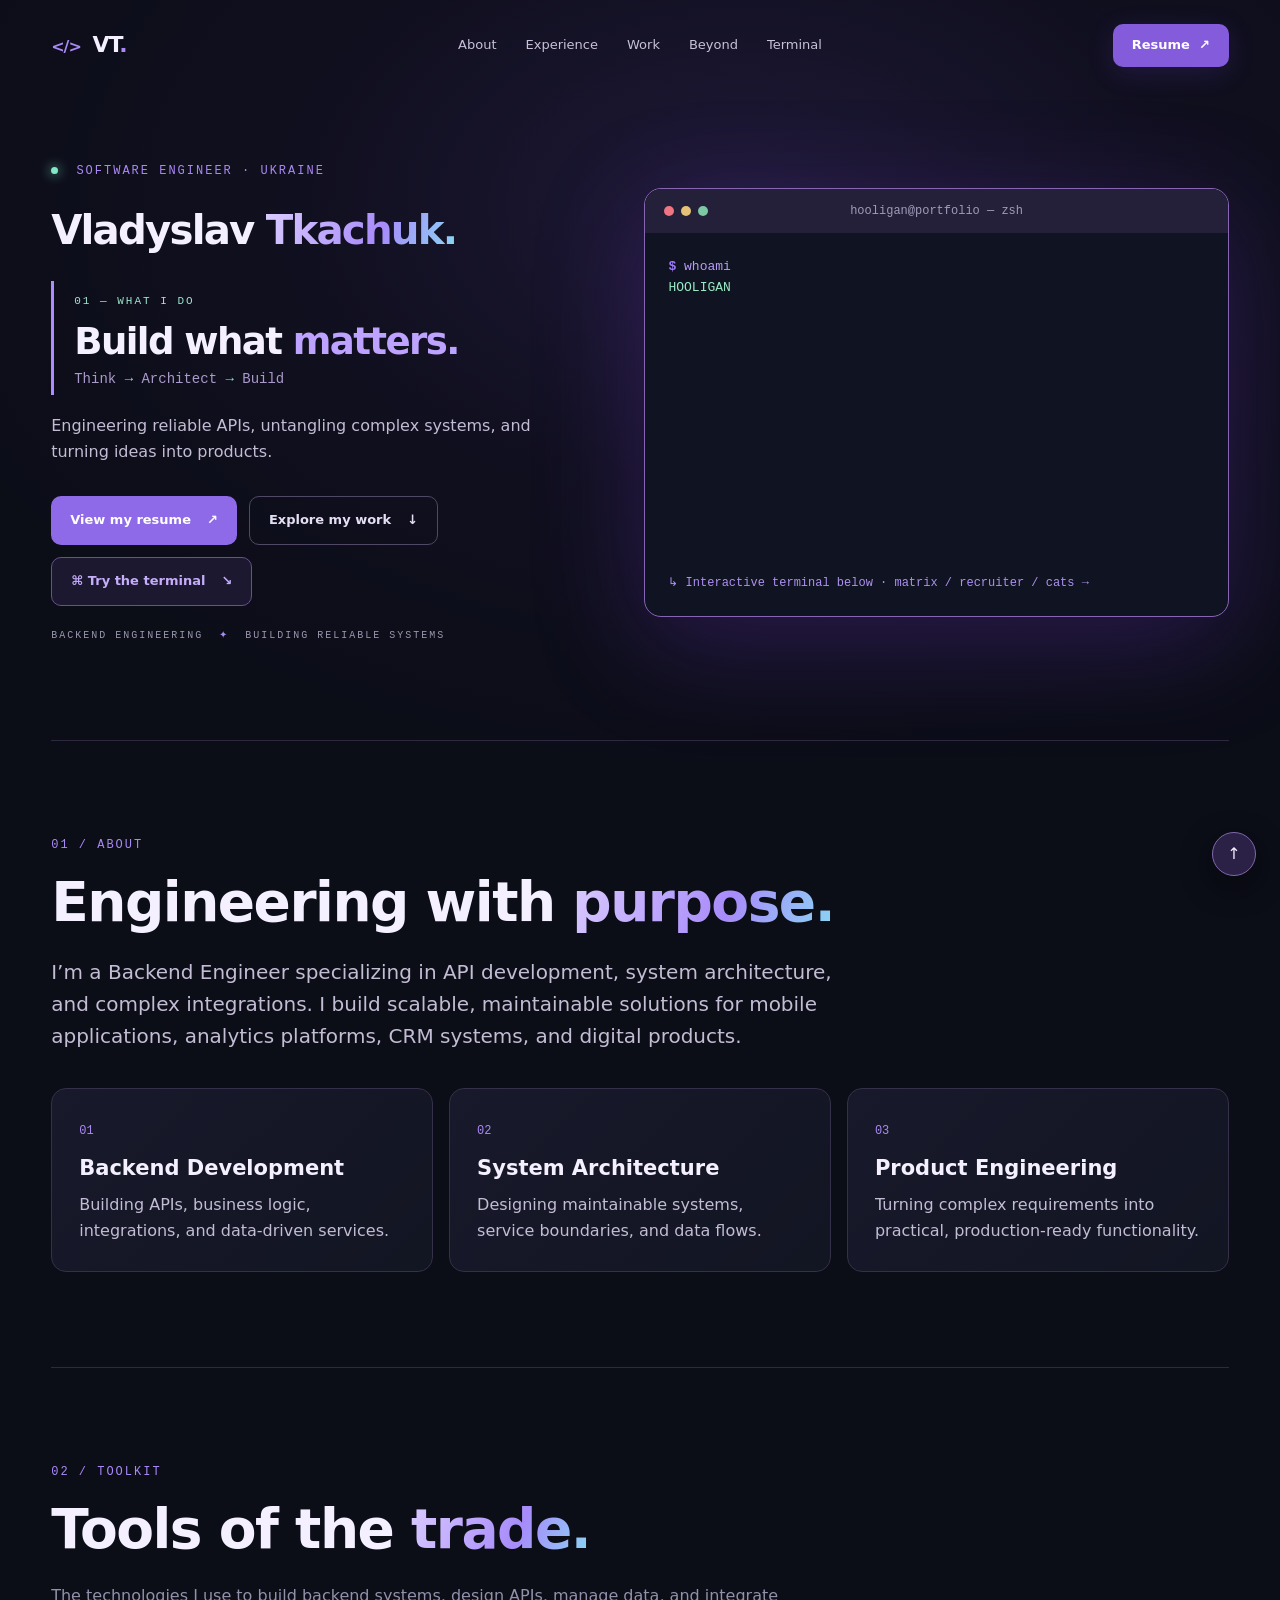
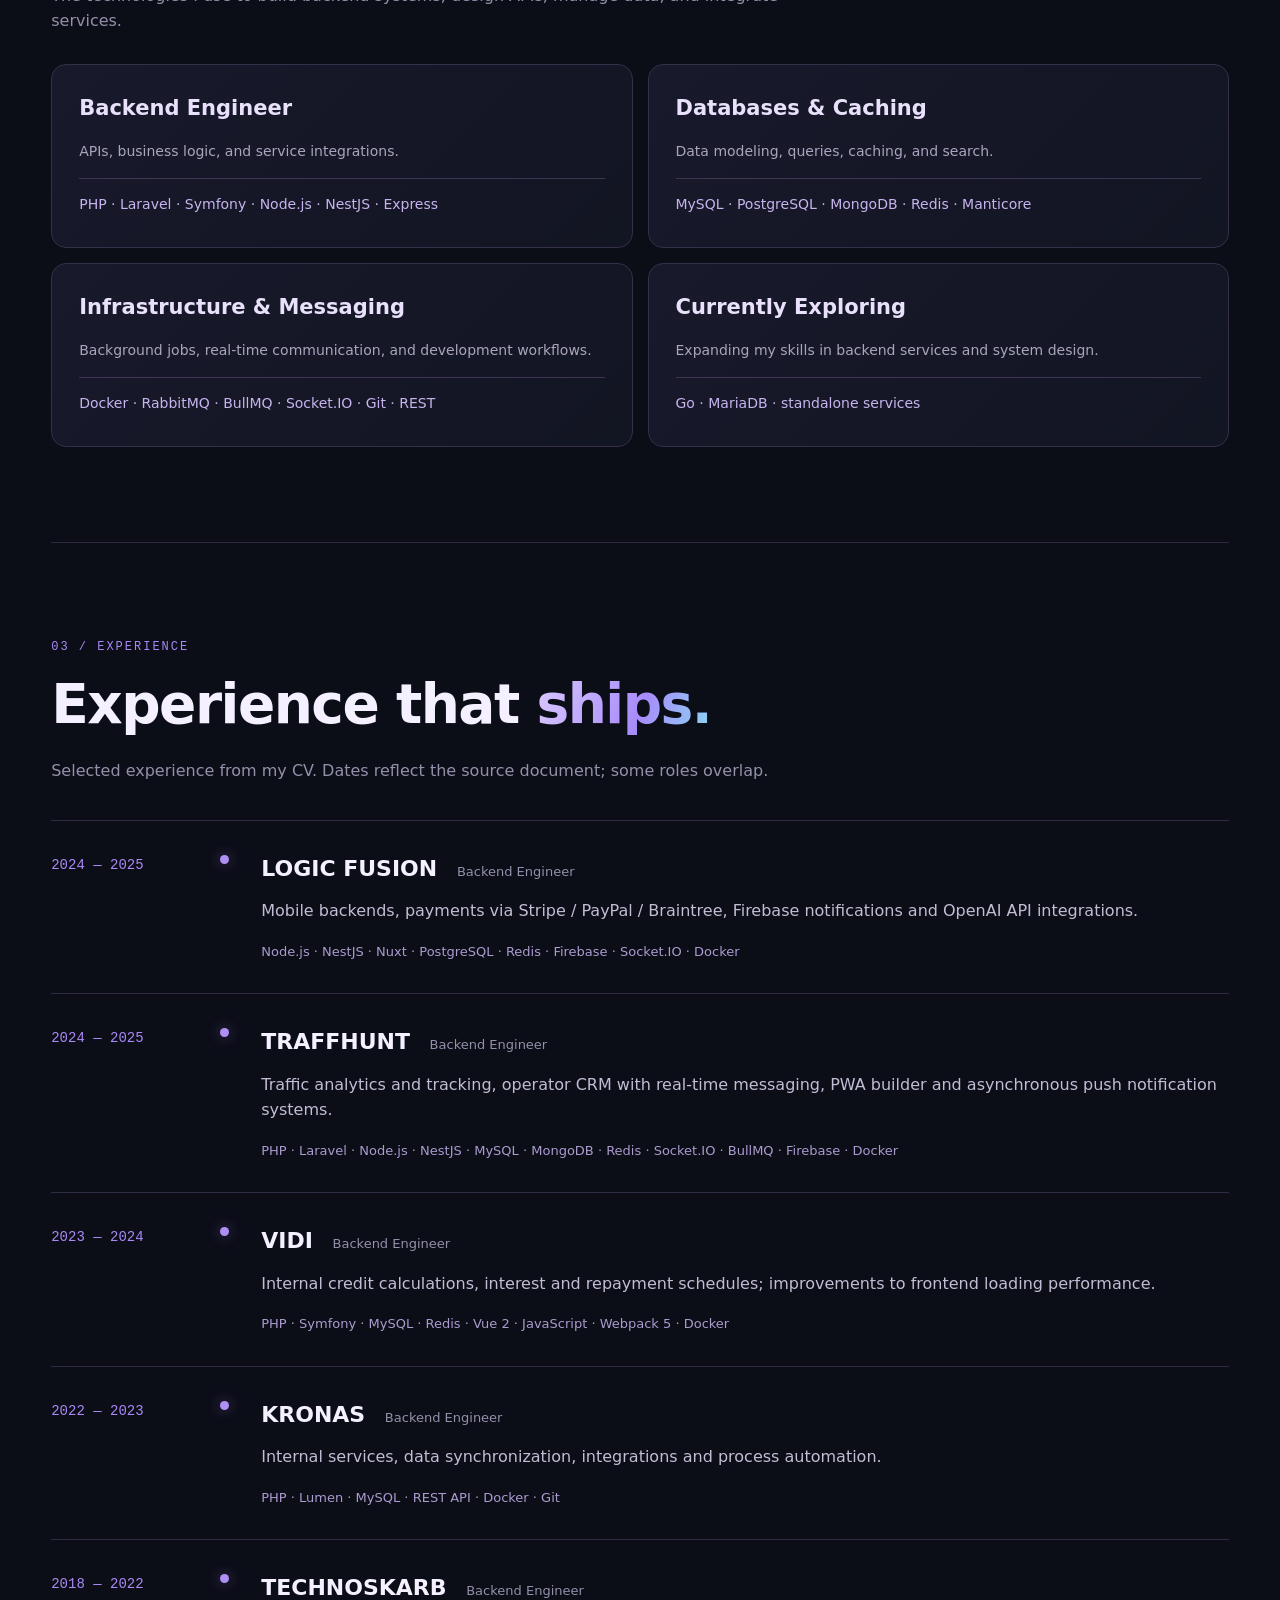
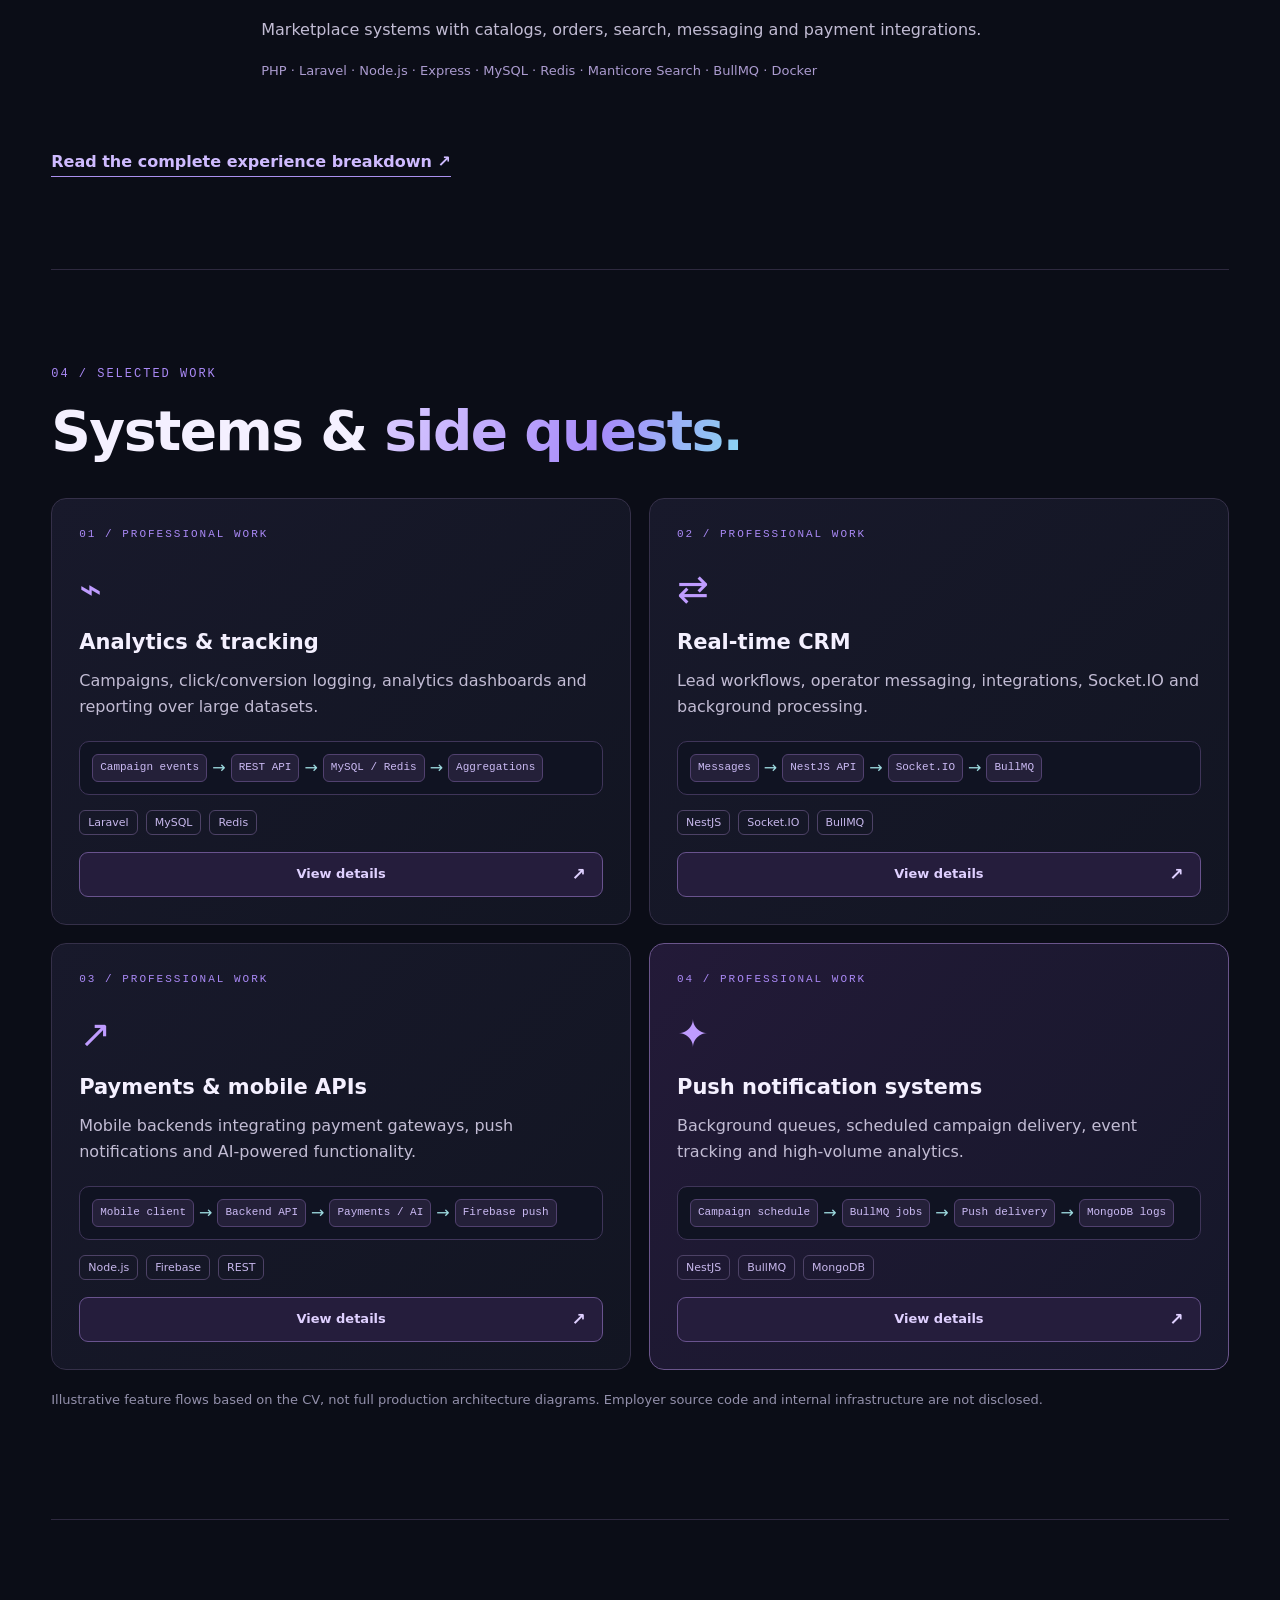
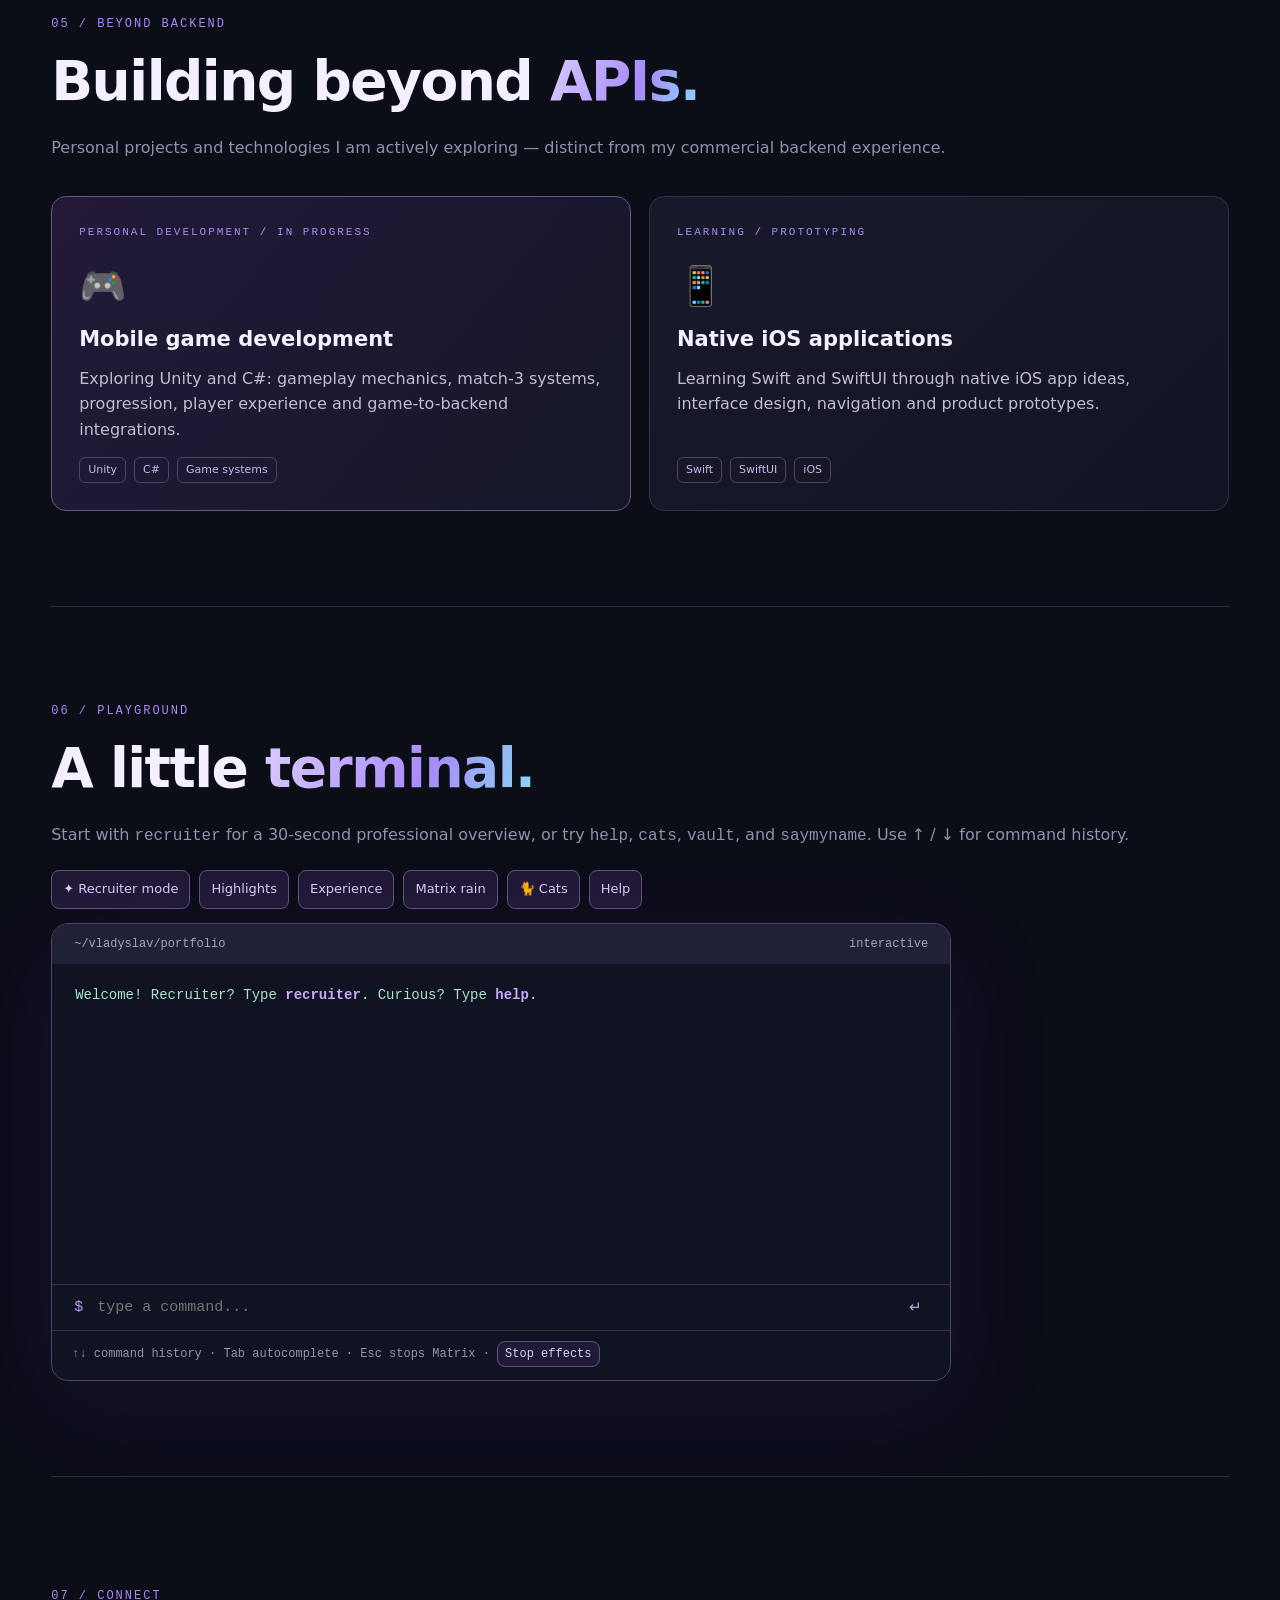
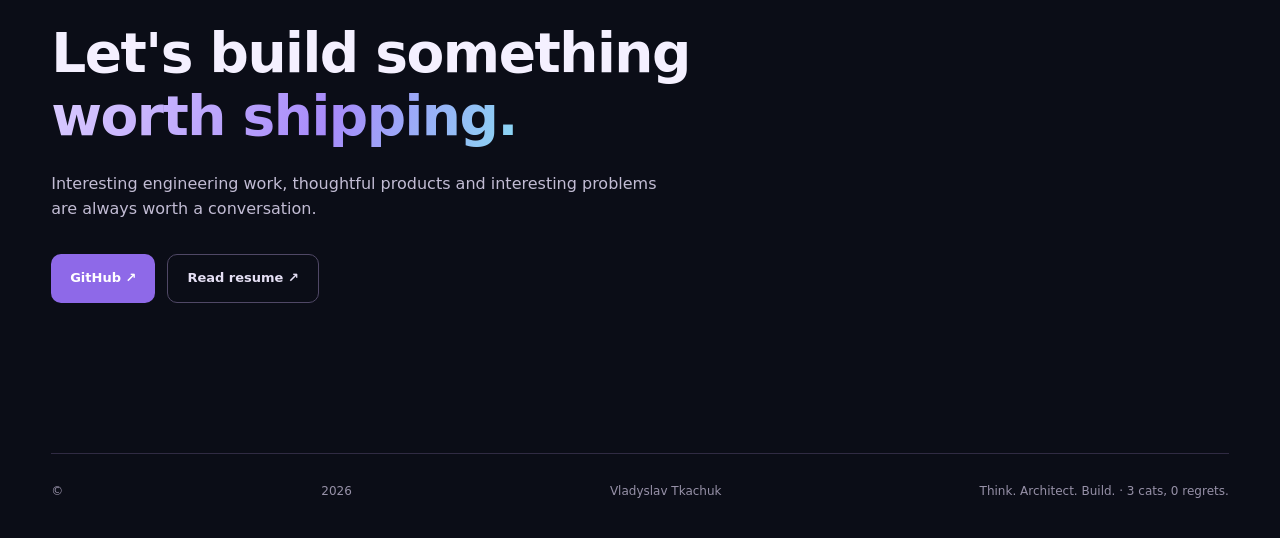
==== commit 5f90c75a: "Remove coding cat from hero" ====
--- a/docs/index.html
+++ b/docs/index.html
@@ -1,8 +1,8 @@
 <!doctype html>
-<html lang="en"><head><meta charset="utf-8"><meta name="viewport" content="width=device-width, initial-scale=1"><meta name="theme-color" content="#0b0d17"><meta name="description" content="Vladyslav Tkachuk — Backend Engineer. PHP, Node.js, APIs, architecture and digital products."><title>Vladyslav Tkachuk — Software Engineer</title><link rel="icon" href="./favicon.svg" type="image/svg+xml"><meta property="og:title" content="Vladyslav Tkachuk — Backend Engineer"><meta property="og:description" content="Backend engineering, real systems and a little terminal magic."><meta property="og:type" content="website"><link rel="stylesheet" href="./style.css?v=19"></head>
+<html lang="en"><head><meta charset="utf-8"><meta name="viewport" content="width=device-width, initial-scale=1"><meta name="theme-color" content="#0b0d17"><meta name="description" content="Vladyslav Tkachuk — Backend Engineer. PHP, Node.js, APIs, architecture and digital products."><title>Vladyslav Tkachuk — Software Engineer</title><link rel="icon" href="./favicon.svg" type="image/svg+xml"><meta property="og:title" content="Vladyslav Tkachuk — Backend Engineer"><meta property="og:description" content="Backend engineering, real systems and a little terminal magic."><meta property="og:type" content="website"><link rel="stylesheet" href="./style.css?v=20"></head>
 <body><div class="ambient"></div><header class="nav shell"><a href="#top" class="brand"><span class="brand-icon">&lt;/&gt;</span> VT<span class="dot">.</span></a><nav aria-label="Main navigation"><a href="#about">About</a><a href="#experience">Experience</a><a href="#projects">Work</a><a href="#beyond">Beyond</a><a href="#terminal">Terminal</a></nav><div class="nav-actions"><a class="nav-resume" href="./resume.html">Resume <span aria-hidden="true">↗</span></a><details class="mobile-menu"><summary aria-label="Open navigation">☰ Menu</summary><div class="mobile-menu-panel"><a href="#about">About</a><a href="#experience">Experience</a><a href="#projects">Work</a><a href="#beyond">Beyond Backend</a><a href="#terminal">Terminal</a></div></details></div></header>
 <main id="top" class="shell"><section class="hero"><div class="hero-copy"><div class="eyebrow"><span class="pulse"></span> SOFTWARE ENGINEER · UKRAINE</div><h1 class="hero-name">Vladyslav <span>Tkachuk.</span></h1><div class="hero-statement"><span class="hero-statement-label">01 — WHAT I DO</span><h2>Build what <em>matters.</em></h2><p class="hero-subline">Think <span>→</span> Architect <span>→</span> Build</p></div><p>Engineering reliable APIs, untangling complex systems, and turning ideas into products.</p><div class="hero-actions"><a class="button primary" href="./resume.html">View my resume <span>↗</span></a><a class="button ghost" href="#projects">Explore my work <span>↓</span></a><a class="button terminal-cta" href="#terminal">⌘ Try the terminal <span>↘</span></a></div><div class="micro">BACKEND ENGINEERING <span>✦</span> BUILDING RELIABLE SYSTEMS</div></div>
-<div class="terminal-card hero-terminal-v5" aria-label="Animated portfolio terminal"><div class="terminal-bar"><div class="lights"><i></i><i></i><i></i></div><span>hooligan@portfolio — zsh</span></div><div class="terminal-body hero-terminal-body"><div id="hero-terminal-output" class="hero-terminal-output" aria-live="off"><p><b>$</b> whoami</p><div class="mint">HOOLIGAN</div><p><b>$</b> cat skills.txt</p><div>PHP · Laravel · Node.js · NestJS</div><p><b>$</b> cat cats.txt</p><div class="mint">Ванілька · Пончик · Зефірка</div><p><b>$</b> sudo make coffee</p><div>Permission denied. Cats are in charge.</div><p><b>$</b> <i class="cursor"></i></p></div><a class="terminal-hint" href="#terminal">↳ Interactive terminal below · matrix / recruiter / cats →</a></div></div><div class="cat-companion" aria-hidden="true"><div class="cat-coding-scene"><img class="cat-companion-image" src="./assets/coding-cat.webp" alt="" width="150" height="112" decoding="async"><img class="cat-typing-paw" src="./assets/coding-cat.webp" alt="" width="150" height="112" decoding="async"><span class="cat-code-caret"></span><span class="cat-keyboard-light"></span></div></div></section>
+<div class="terminal-card hero-terminal-v5" aria-label="Animated portfolio terminal"><div class="terminal-bar"><div class="lights"><i></i><i></i><i></i></div><span>hooligan@portfolio — zsh</span></div><div class="terminal-body hero-terminal-body"><div id="hero-terminal-output" class="hero-terminal-output" aria-live="off"><p><b>$</b> whoami</p><div class="mint">HOOLIGAN</div><p><b>$</b> cat skills.txt</p><div>PHP · Laravel · Node.js · NestJS</div><p><b>$</b> cat cats.txt</p><div class="mint">Ванілька · Пончик · Зефірка</div><p><b>$</b> sudo make coffee</p><div>Permission denied. Cats are in charge.</div><p><b>$</b> <i class="cursor"></i></p></div><a class="terminal-hint" href="#terminal">↳ Interactive terminal below · matrix / recruiter / cats →</a></div></div></section>
 <section id="about" class="section"><div class="section-meta">01 / ABOUT</div><h2>Engineering with <em>purpose.</em></h2><p class="lead">I’m a Backend Engineer specializing in API development, system architecture, and complex integrations. I build scalable, maintainable solutions for mobile applications, analytics platforms, CRM systems, and digital products.</p><div class="values"><article><span>01</span><h3>Backend Development</h3><p>Building APIs, business logic, integrations, and data-driven services.</p></article><article><span>02</span><h3>System Architecture</h3><p>Designing maintainable systems, service boundaries, and data flows.</p></article><article><span>03</span><h3>Product Engineering</h3><p>Turning complex requirements into practical, production-ready functionality.</p></article></div></section>
 <section id="toolkit" class="section"><div class="section-meta">02 / TOOLKIT</div><h2>Tools of the <em>trade.</em></h2><p class="muted toolkit-intro">The technologies I use to build backend systems, design APIs, manage data, and integrate services.</p><div class="skill-groups"><div><h3>Backend Engineer</h3><p class="skill-description">APIs, business logic, and service integrations.</p><p class="skill-stack">PHP · Laravel · Symfony · Node.js · NestJS · Express</p></div><div><h3>Databases &amp; Caching</h3><p class="skill-description">Data modeling, queries, caching, and search.</p><p class="skill-stack">MySQL · PostgreSQL · MongoDB · Redis · Manticore</p></div><div><h3>Infrastructure &amp; Messaging</h3><p class="skill-description">Background jobs, real-time communication, and development workflows.</p><p class="skill-stack">Docker · RabbitMQ · BullMQ · Socket.IO · Git · REST</p></div><div><h3>Currently Exploring</h3><p class="skill-description">Expanding my skills in backend services and system design.</p><p class="skill-stack">Go · MariaDB · standalone services</p></div></div></section>
 <section id="experience" class="section"><div class="section-meta">03 / EXPERIENCE</div><h2>Experience that <em>ships.</em></h2><p class="muted">Selected experience from my CV. Dates reflect the source document; some roles overlap.</p><div class="timeline">
--- a/docs/style.css
+++ b/docs/style.css
@@ -83,5 +83,5 @@
 /* Toolkit 2.0: clear descriptions and separated technology stacks */
 .toolkit-intro{max-width:760px;margin:0 0 22px}.skill-groups .skill-description{color:#aaa4bd;font-size:14px;line-height:1.55;margin:8px 0 16px}.skill-groups .skill-stack{border-top:1px solid #3e3555;padding-top:14px;color:#c7b4ee;font-size:14px;line-height:1.7;margin-top:auto}.skill-groups>div{display:flex;flex-direction:column;min-width:0}.skill-groups h3{margin-top:0}
 
-/* Approved illustrated coding cat: small, unobtrusive companion below hero terminal. */
-.hero{position:relative}.cat-companion{position:absolute;right:clamp(8px,3vw,44px);bottom:6px;width:clamp(165px,13vw,205px);z-index:1;pointer-events:none;user-select:none}.cat-companion-image{display:block;width:100%;height:auto;filter:drop-shadow(0 12px 22px rgba(80,45,144,.2));transform-origin:center bottom;animation:coding-cat-idle 5.5s ease-in-out infinite}@keyframes coding-cat-idle{0%,100%{transform:translateY(0)}50%{transform:translateY(-4px)}}@media(max-width:900px){.cat-companion{display:none}}@media(prefers-reduced-motion:reduce){.cat-companion-image{animation:none!important}}
+/* Coding cat: tiny paw taps and live laptop feedback (no raster replacement). */
+.hero{position:relative}.cat-companion{position:absolute;right:clamp(8px,3vw,44px);bottom:6px;width:clamp(165px,13vw,205px);z-index:1;pointer-events:none;user-select:none}.cat-coding-scene{position:relative;width:100%;filter:drop-shadow(0 12px 22px rgba(80,45,144,.2));animation:cat-breathing 4.6s ease-in-out infinite}.cat-companion-image,.cat-typing-paw{display:block;width:100%;height:auto}.cat-typing-paw{position:absolute;inset:0;clip-path:polygon(32% 66%,53% 66%,53% 83%,32% 83%);transform-origin:43% 74%;animation:cat-type-tap .52s steps(2,end) infinite}.cat-code-caret{position:absolute;left:73%;top:58%;width:2px;height:7px;background:#a6ffdf;box-shadow:0 0 7px #83f7c5;transform:rotate(5deg);animation:cat-code-blink .75s steps(1,end) infinite}.cat-keyboard-light{position:absolute;left:49%;top:76%;width:22%;height:3px;border-radius:50%;background:#b88aff;box-shadow:0 0 10px 3px #a67cff80;transform:rotate(-4deg);animation:cat-key-pulse .38s steps(2,end) infinite}@keyframes cat-breathing{0%,100%{transform:translateY(0)}50%{transform:translateY(-2px)}}@keyframes cat-type-tap{0%,100%{transform:translateY(0)}50%{transform:translateY(2px)}}@keyframes cat-code-blink{0%,49%{opacity:1}50%,100%{opacity:0}}@keyframes cat-key-pulse{0%,100%{opacity:.22}50%{opacity:.75}}@media(max-width:900px){.cat-companion{display:none}}@media(prefers-reduced-motion:reduce){.cat-coding-scene,.cat-typing-paw,.cat-code-caret,.cat-keyboard-light{animation:none!important}.cat-typing-paw,.cat-code-caret,.cat-keyboard-light{display:none}}
